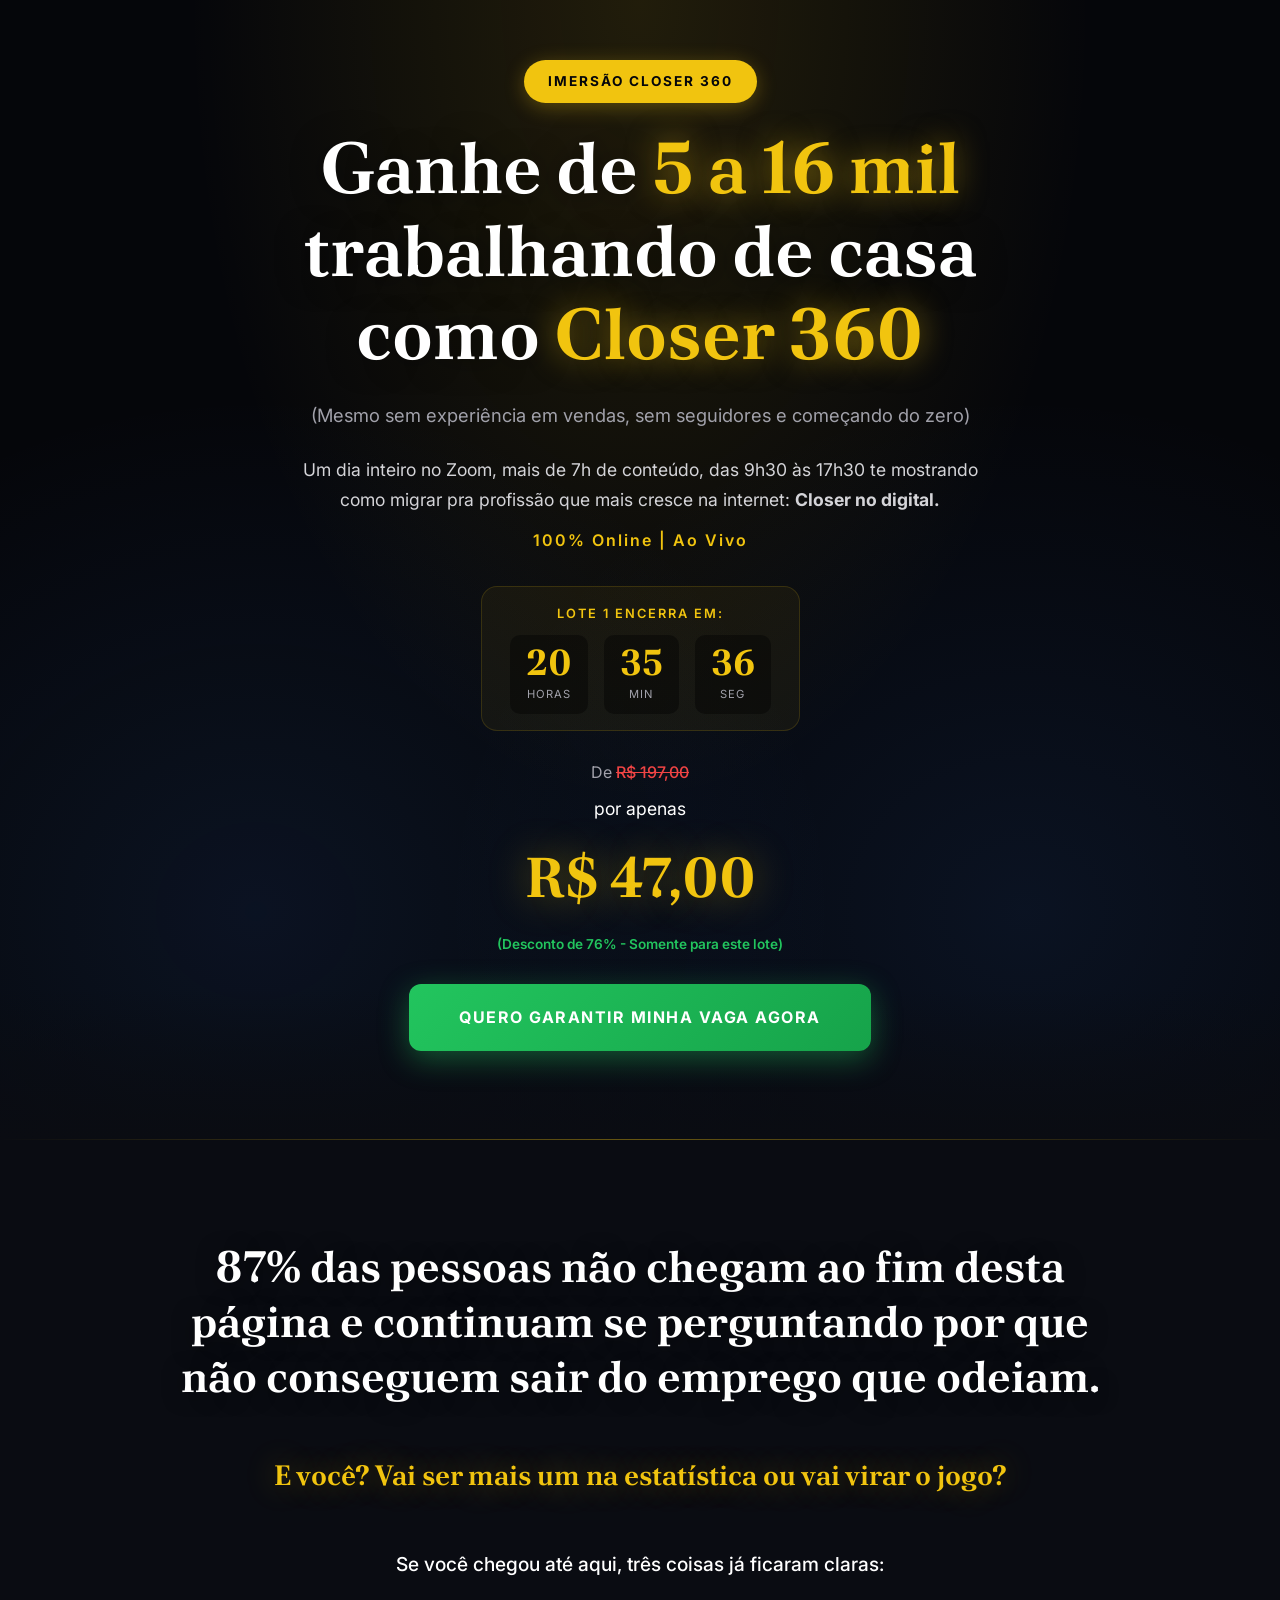
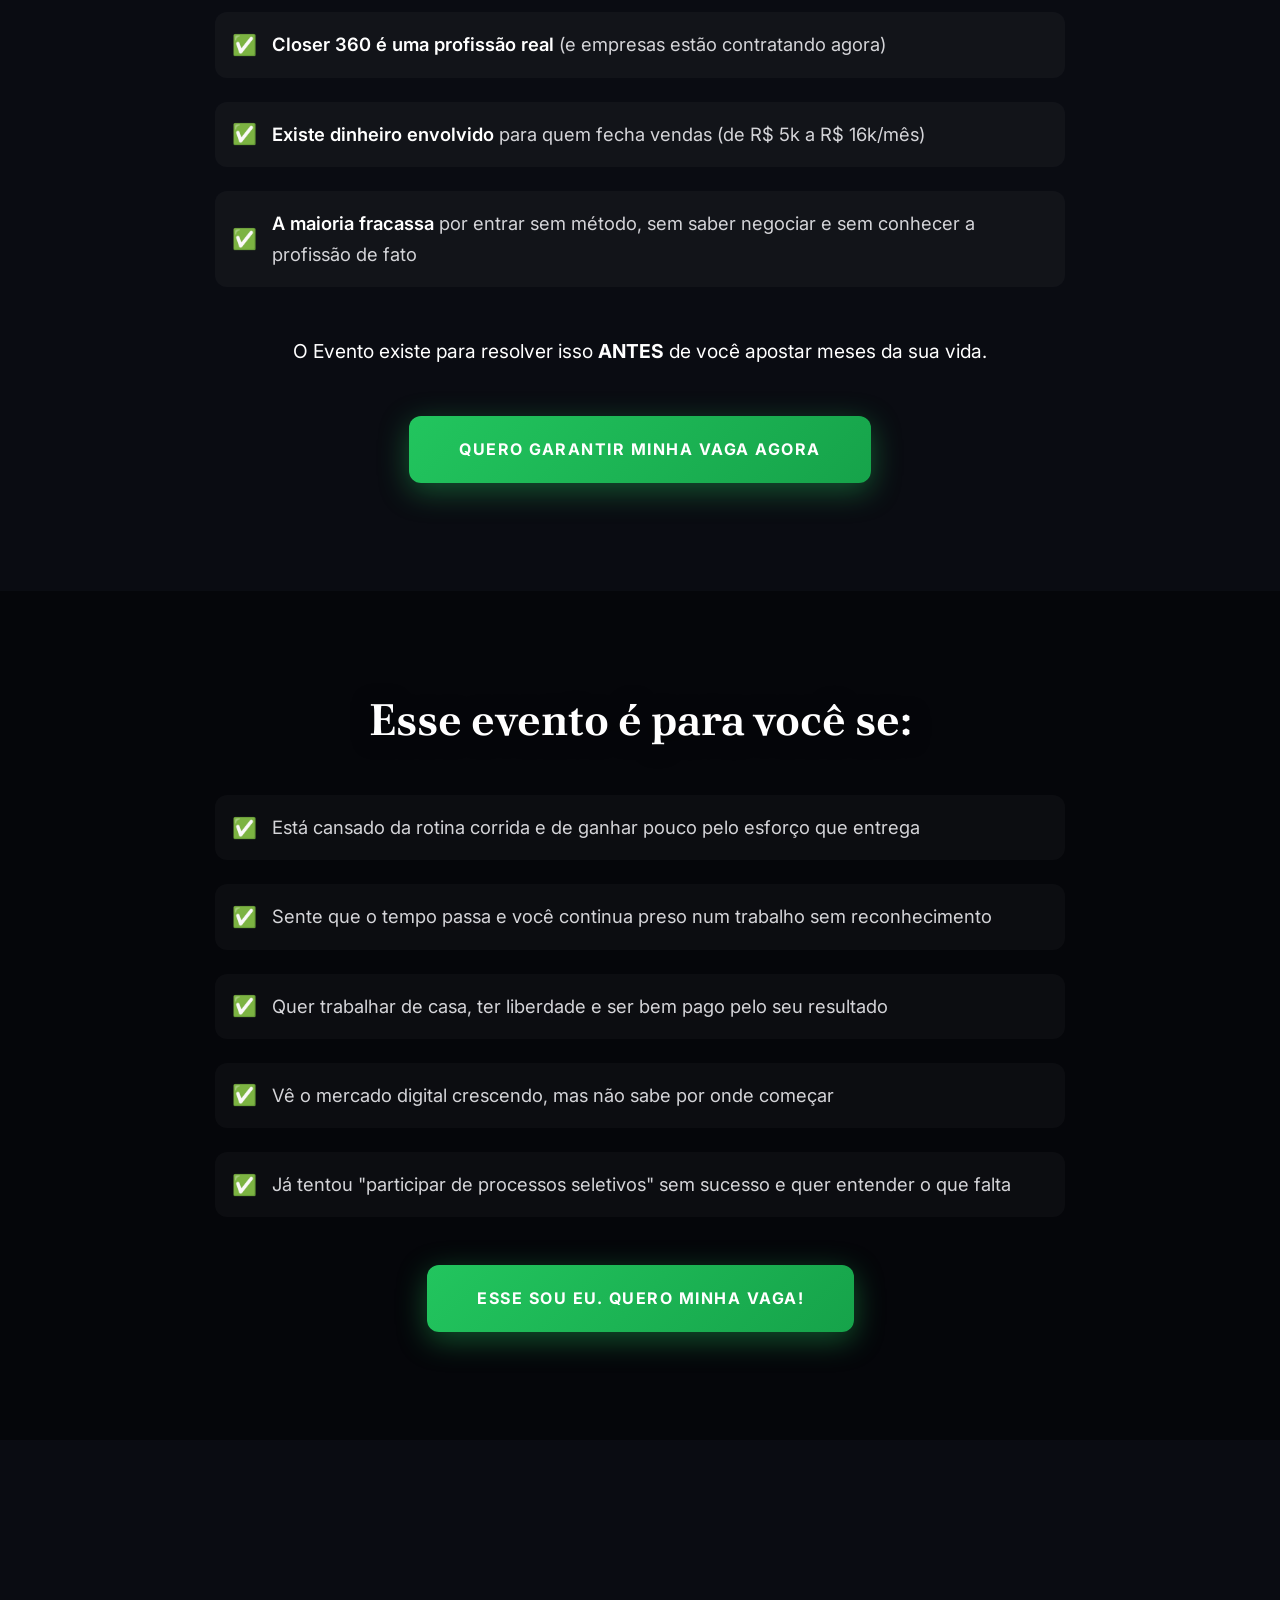
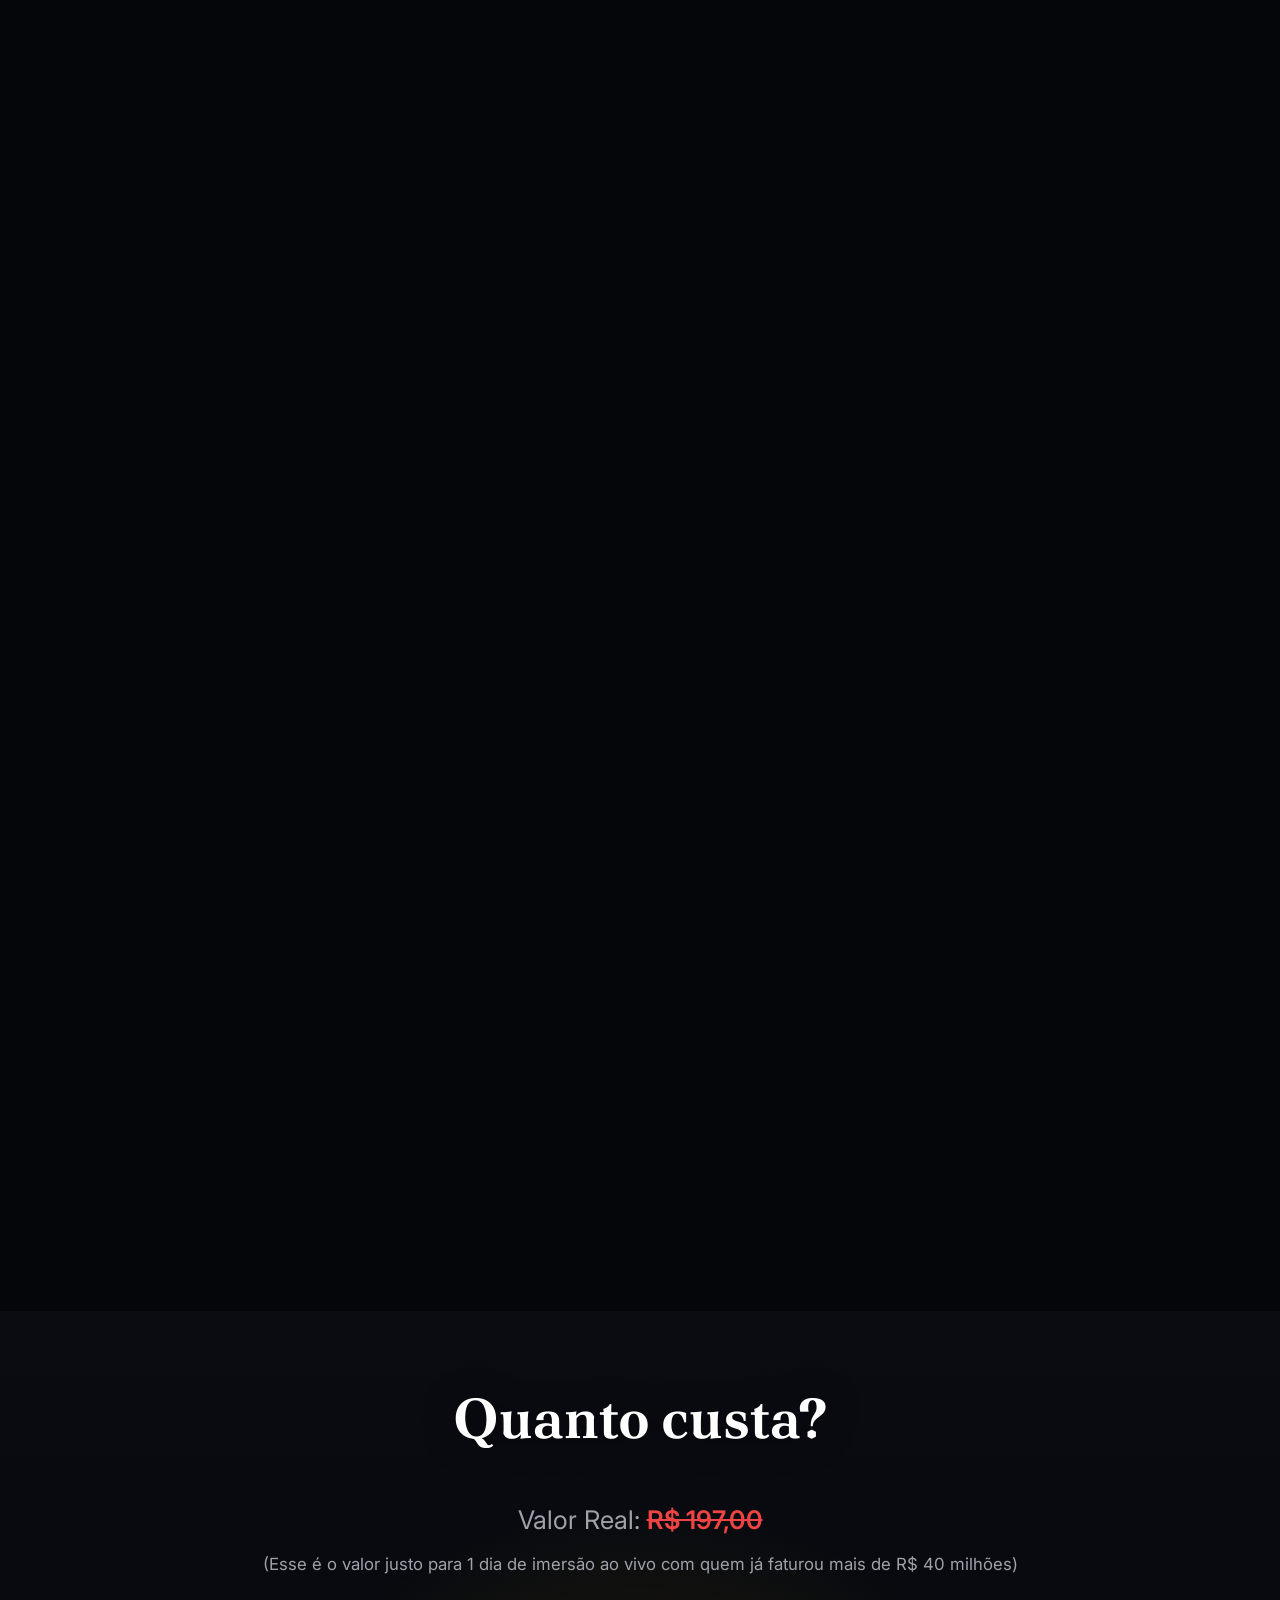
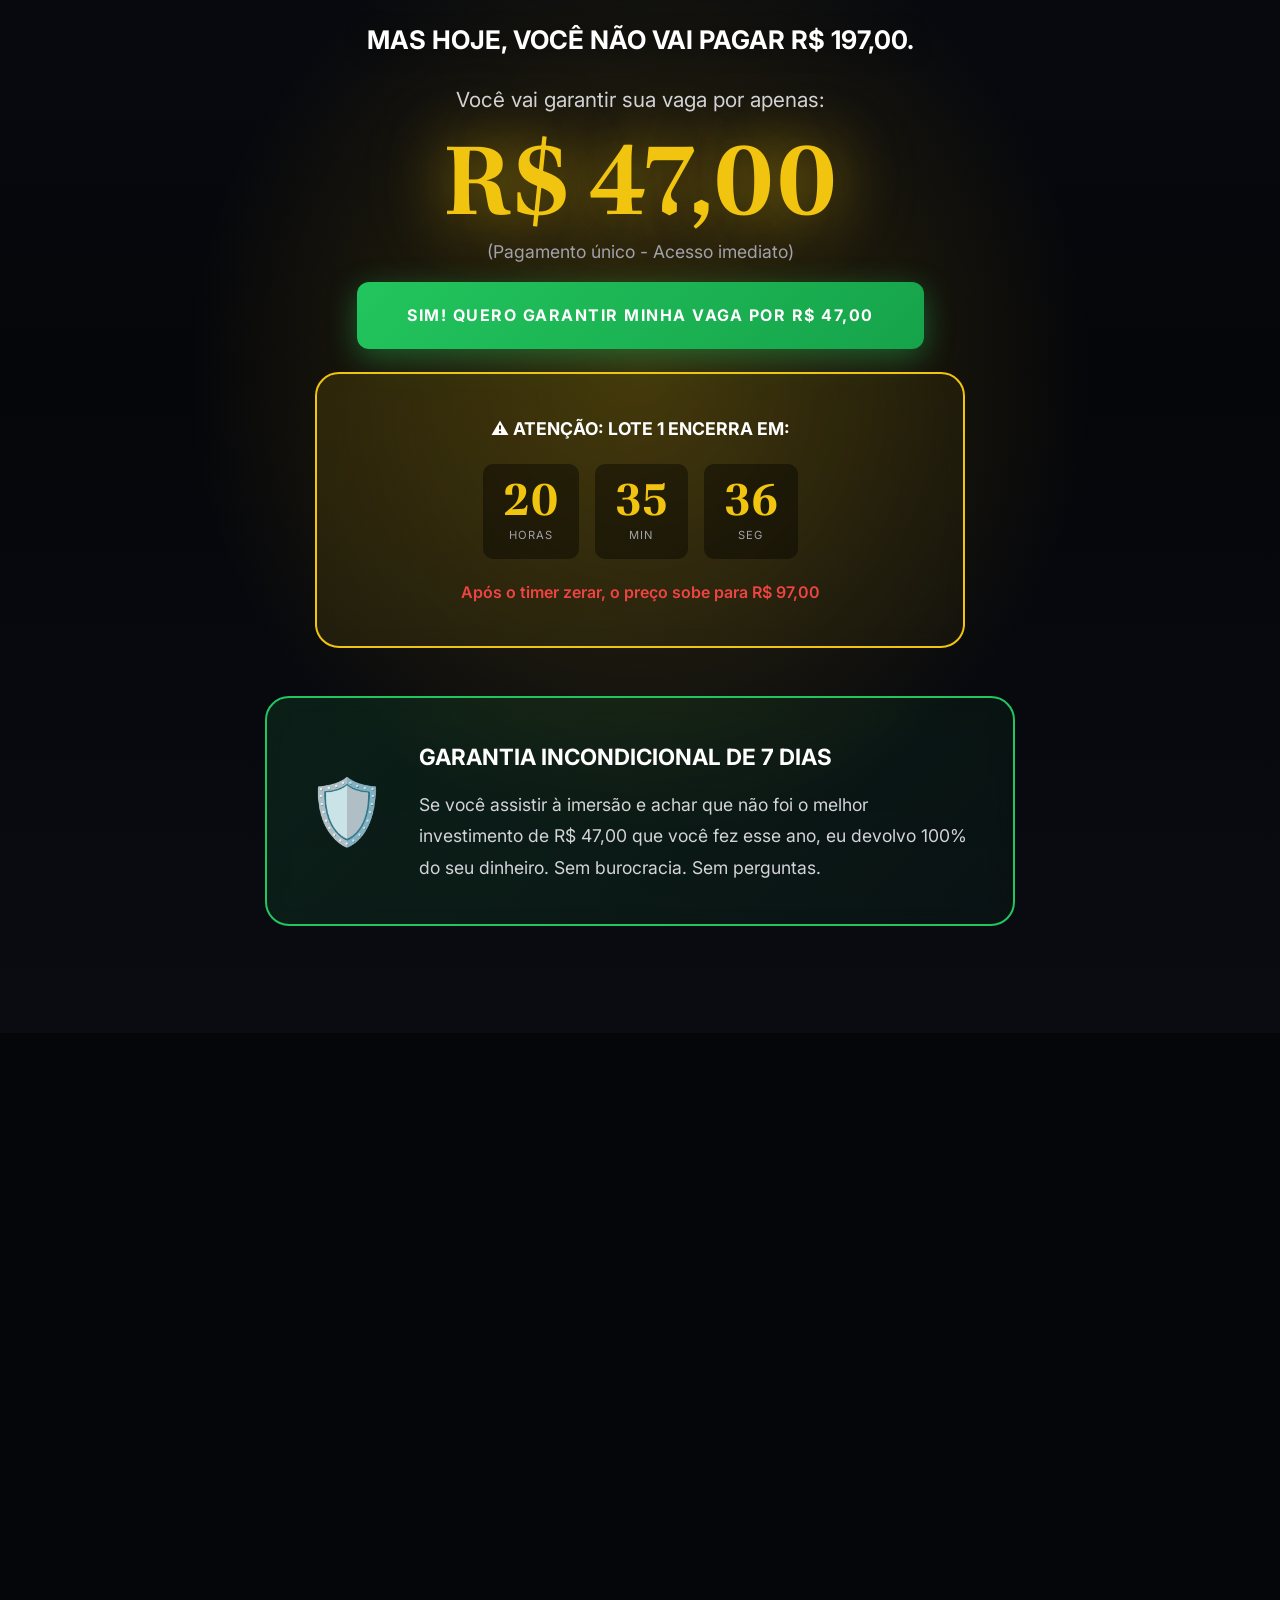
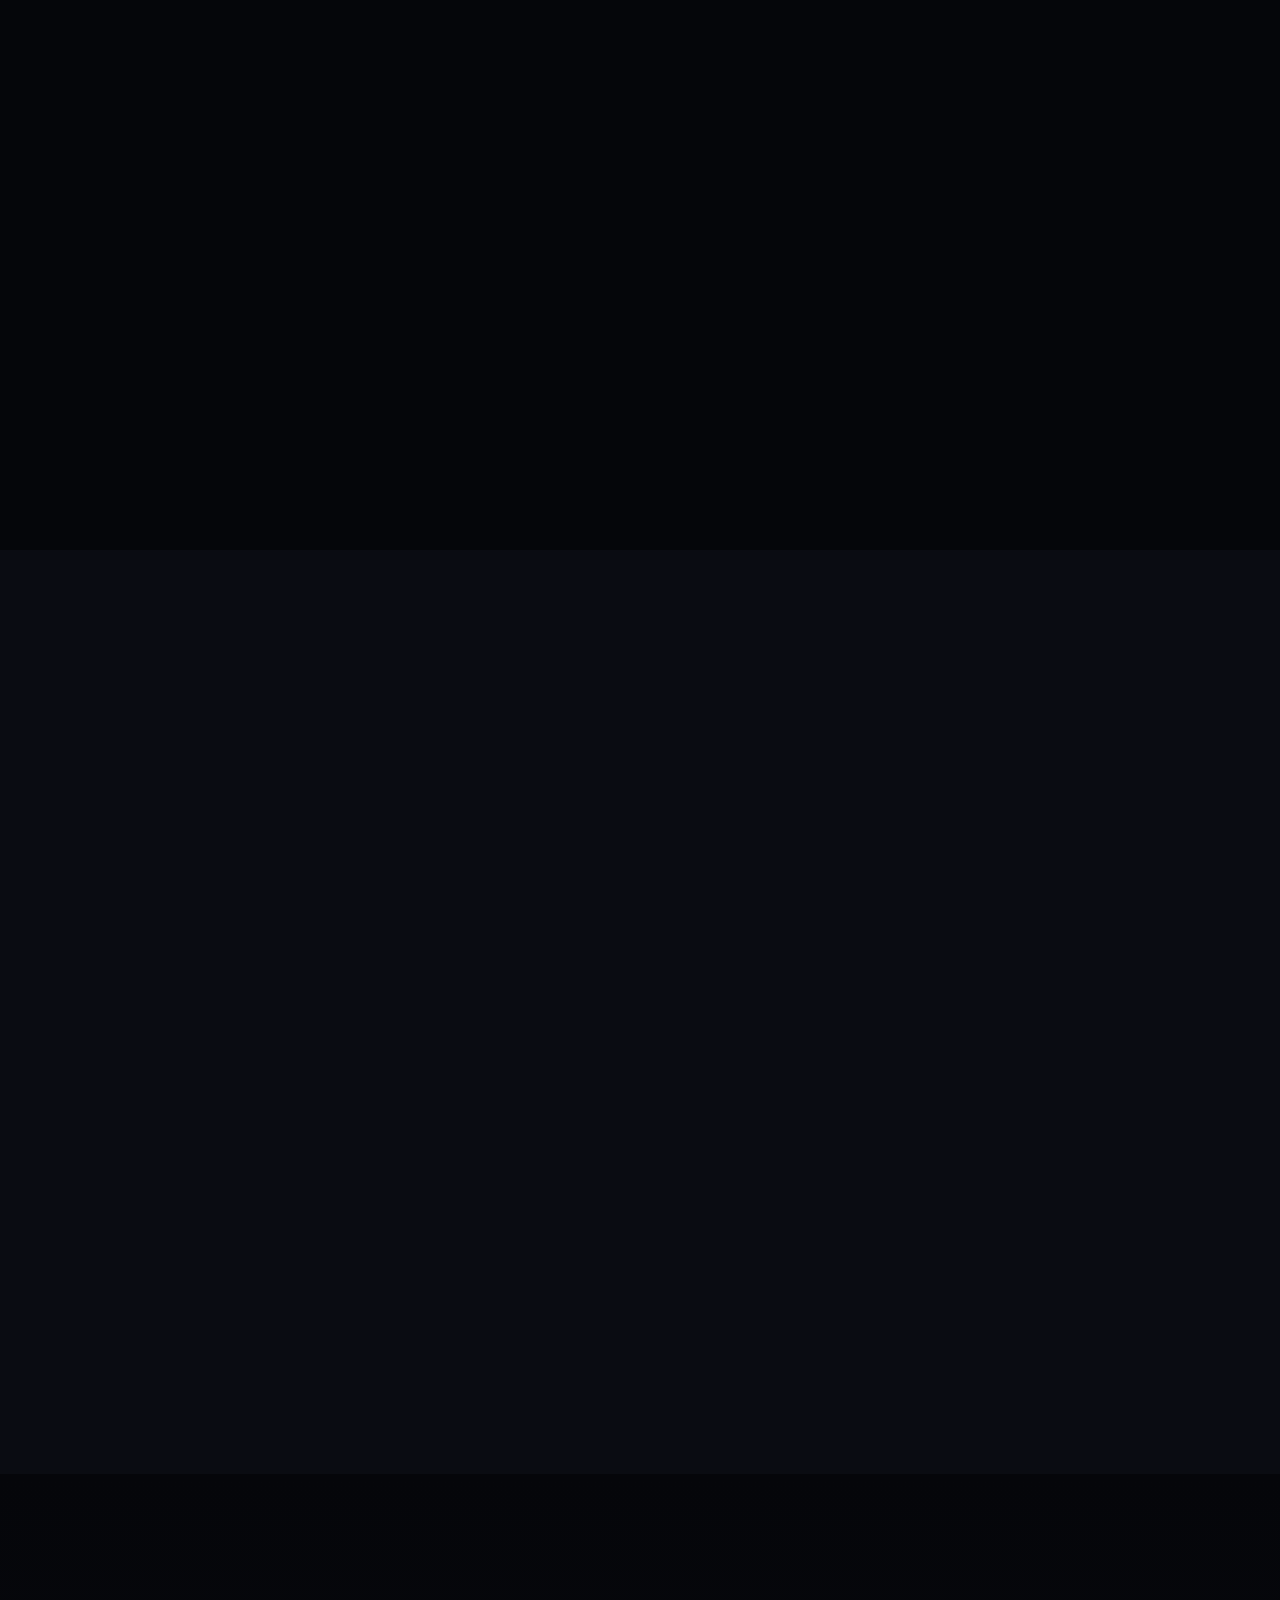
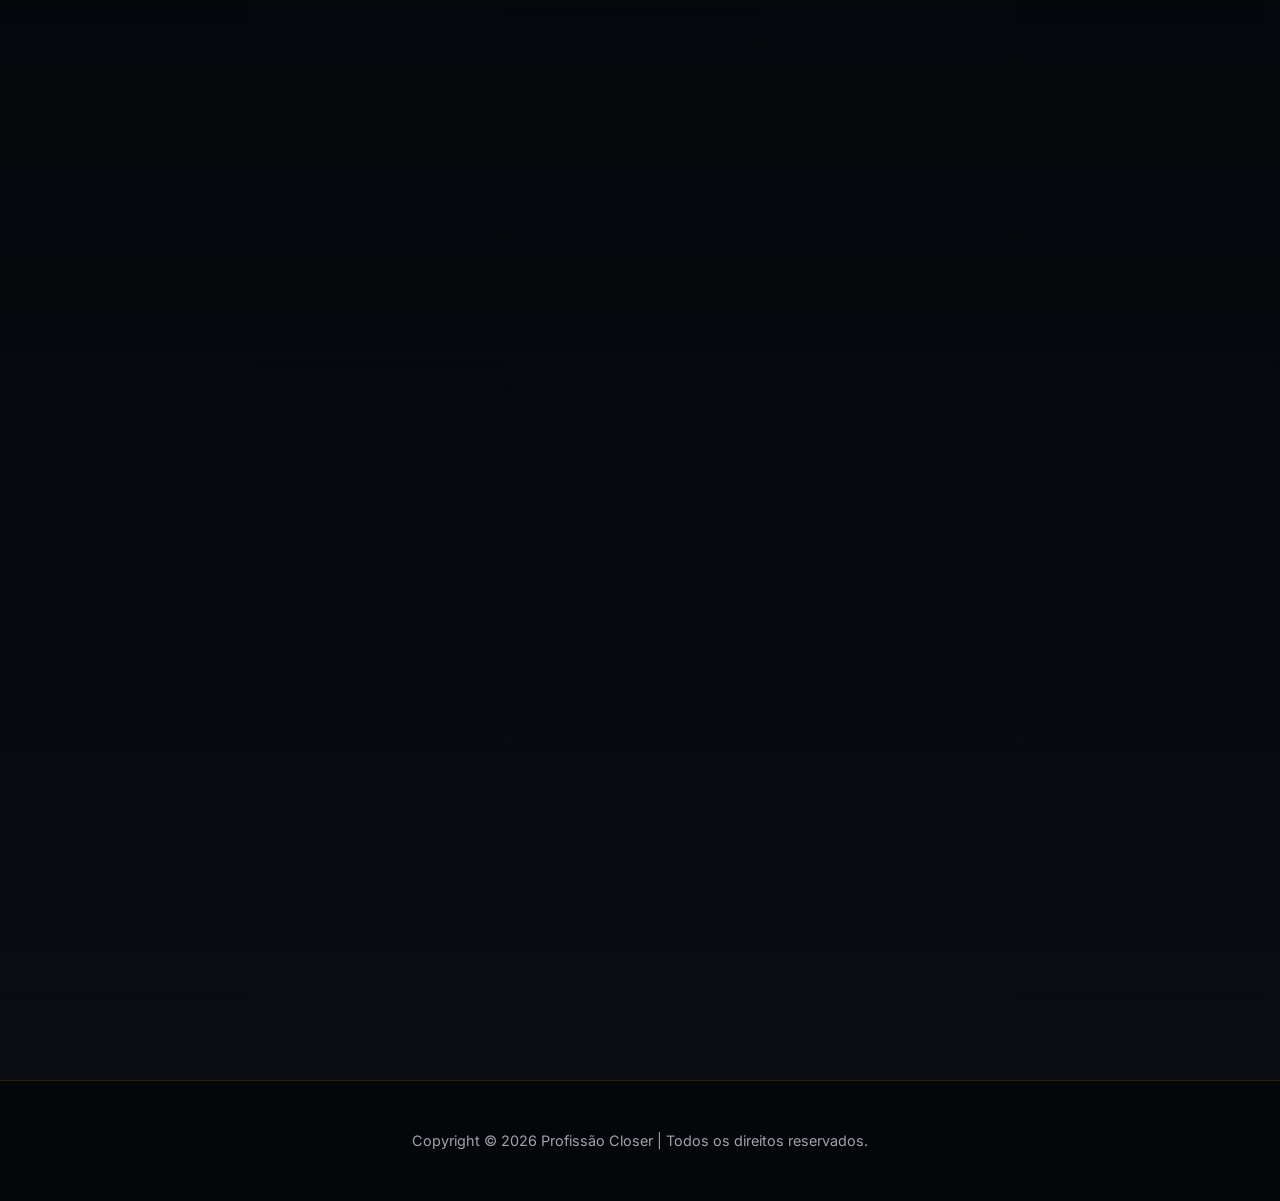
==== index.html @ 16fda05f "Otimizar PageSpeed: inline critical CSS, defer GTM, animações compostas - Inline critical CSS do her" ====
<!DOCTYPE html>
<html lang="pt-BR">

<head>
    <meta charset="UTF-8">
    <meta name="viewport" content="width=device-width, initial-scale=1.0">
    <meta http-equiv="Content-Security-Policy" content="upgrade-insecure-requests">
    <title>Profissão Closer - Imersão ao Vivo | 1 Dia para Mudar sua Carreira</title>
    <meta name="description" content="Ganhe de R$5 a R$16 mil trabalhando de casa como Closer 360. Mesmo sem experiência em vendas, sem seguidores e começando do zero.">

    <!-- SEO & Open Graph -->
    <meta name="robots" content="index, follow">
    <meta property="og:title" content="Profissão Closer - Imersão ao Vivo | 1 Dia para Mudar sua Carreira">
    <meta property="og:description" content="Ganhe de R$5 a R$16 mil trabalhando de casa como Closer 360. Mesmo sem experiência em vendas.">
    <meta property="og:type" content="website">
    <meta property="og:locale" content="pt_BR">
    <meta name="twitter:card" content="summary_large_image">

    <!-- Preconnect & DNS Prefetch -->
    <link rel="preconnect" href="https://fonts.googleapis.com">
    <link rel="preconnect" href="https://fonts.gstatic.com" crossorigin>
    <link rel="preconnect" href="https://i.ytimg.com">
    <link rel="preconnect" href="https://www.youtube.com">
    <link rel="preconnect" href="https://www.googletagmanager.com">
    <link rel="dns-prefetch" href="https://chk.eduzz.com">
    <link rel="dns-prefetch" href="https://connect.facebook.net">
    <link rel="dns-prefetch" href="https://www.google-analytics.com">

    <!-- Preload Critical Resources -->
    <link rel="preload" href="styles.css" as="style" fetchpriority="high">
    <link rel="preload" href="https://fonts.googleapis.com/css2?family=Inter:wght@400;600;700&family=Poltawski+Nowy:wght@700&display=swap" as="style" fetchpriority="high" onload="this.onload=null;this.rel='stylesheet'">
    <noscript><link rel="stylesheet" href="https://fonts.googleapis.com/css2?family=Inter:wght@400;600;700&family=Poltawski+Nowy:wght@700&display=swap"></noscript>

    <!-- Inline Critical CSS for LCP -->
    <style>
        .hero-section{background:#05060a;padding:60px 20px 80px;text-align:center;position:relative;overflow:hidden;min-height:100vh;display:flex;align-items:center}
        .hero-section .container{position:relative;z-index:2;width:100%}
        .hero-title{font-family:'Poltawski Nowy',serif;font-size:clamp(2.25rem,6.5vw,4.5rem);font-weight:700;line-height:1.15;margin-bottom:1.5rem;color:#fff;text-wrap:balance}
        .hero-title .highlight{color:#f1c40f}
        .hero-section .fade-in{opacity:1;transform:none}
    </style>

    <!-- Styles -->
    <link rel="stylesheet" href="styles.css" fetchpriority="high">
</head>

<body>
    <!-- Google Tag Manager (noscript) -->
    <noscript><iframe src="https://www.googletagmanager.com/ns.html?id=GTM-KDKH9M44"
    height="0" width="0" style="display:none;visibility:hidden"></iframe></noscript>
    <!-- End Google Tag Manager (noscript) -->

    <main>
    <!-- Hero Section -->
    <section id="hero" class="hero-section">
        <div class="container">
            <div class="badge-destaque fade-in">Imersão Closer 360</div>
            <h1 class="hero-title fade-in">Ganhe de <span class="highlight">5 a 16 mil</span><br>trabalhando de casa<br>como <span class="highlight">Closer 360</span></h1>
            <p class="hero-subtitle fade-in">(Mesmo sem experiência em vendas, sem seguidores e começando do zero)</p>
            <p class="hero-description fade-in">Um dia inteiro no Zoom, mais de 7h de conteúdo, das 9h30 às 17h30 te mostrando como migrar pra profissão que mais cresce na internet: <strong>Closer no digital.</strong></p>
            <p class="hero-date fade-in">100% Online | Ao Vivo</p>

            <div class="countdown-box fade-in">
                <p class="countdown-label">LOTE 1 ENCERRA EM:</p>
                <div id="countdown" class="countdown-timer">
                    <div class="countdown-item"><span id="hours">00</span><small>horas</small></div>
                    <div class="countdown-item"><span id="minutes">00</span><small>min</small></div>
                    <div class="countdown-item"><span id="seconds">00</span><small>seg</small></div>
                </div>
            </div>

            <div class="hero-price fade-in">
                <p class="price-old">De <span>R$ 197,00</span></p>
                <p class="price-new">por apenas <span>R$ 47,00</span></p>
                <p class="price-discount">(Desconto de 76% - Somente para este lote)</p>
            </div>

            <a href="#oferta" class="cta-button pulse">Quero Garantir Minha Vaga Agora</a>
        </div>
    </section>

    <!-- Copy Confronto -->
    <section id="confronto" class="confronto-section">
        <div class="container">
            <h2 class="section-title fade-in">87% das pessoas não chegam ao fim desta página e continuam se perguntando por que não conseguem sair do emprego que odeiam.</h2>
            <p class="challenge fade-in">E você? Vai ser mais um na estatística ou vai virar o jogo?</p>

            <p class="context fade-in">Se você chegou até aqui, três coisas já ficaram claras:</p>

            <ul class="check-list fade-in">
                <li><span class="check-icon">✅</span> <strong>Closer 360 é uma profissão real</strong> (e empresas estão contratando agora)</li>
                <li><span class="check-icon">✅</span> <strong>Existe dinheiro envolvido</strong> para quem fecha vendas (de R$ 5k a R$ 16k/mês)</li>
                <li><span class="check-icon">✅</span> <strong>A maioria fracassa</strong> por entrar sem método, sem saber negociar e sem conhecer a profissão de fato</li>
            </ul>

            <p class="conclusion fade-in">O Evento existe para resolver isso <strong>ANTES</strong> de você apostar meses da sua vida.</p>

            <a href="#oferta" class="cta-button pulse">Quero Garantir Minha Vaga Agora</a>
        </div>
    </section>

    <!-- Para Quem É -->
    <section id="para-quem" class="para-quem-section">
        <div class="container">
            <h2 class="section-title fade-in">Esse evento é para você se:</h2>

            <ul class="check-list fade-in">
                <li><span class="check-icon">✅</span> Está cansado da rotina corrida e de ganhar pouco pelo esforço que entrega</li>
                <li><span class="check-icon">✅</span> Sente que o tempo passa e você continua preso num trabalho sem reconhecimento</li>
                <li><span class="check-icon">✅</span> Quer trabalhar de casa, ter liberdade e ser bem pago pelo seu resultado</li>
                <li><span class="check-icon">✅</span> Vê o mercado digital crescendo, mas não sabe por onde começar</li>
                <li><span class="check-icon">✅</span> Já tentou "participar de processos seletivos" sem sucesso e quer entender o que falta</li>
            </ul>

            <a href="#oferta" class="cta-button pulse">Esse sou eu. Quero minha vaga!</a>
        </div>
    </section>

    <!-- Transformação -->
    <section id="transformacao" class="transformacao-section">
        <div class="container">
            <h2 class="section-title fade-in">O que você vai descobrir na imersão ao vivo:</h2>

            <ul class="check-list fade-in">
                <li><span class="check-icon">✅</span> O que faz um Closer 360 e por que essa profissão cresce tanto (mesmo em crise)</li>
                <li><span class="check-icon">✅</span> Como começar do zero e ganhar de R$ 3k a R$ 10k por mês como Closer 360</li>
                <li><span class="check-icon">✅</span> Onde encontrar empresas e experts que estão contratando Closers (e como negociar comissões acima da média)</li>
                <li><span class="check-icon">✅</span> Os 3 erros que travam iniciantes e como evitá-los (esse aqui vale o ingresso sozinho)</li>
                <li><span class="check-icon">✅</span> O Método Chave Mestra — a mesma estratégia que gerou mais de R$ 40 milhões em vendas nos últimos 5 anos</li>
                <li><span class="check-icon">✅</span> Como passar numa entrevista de trabalho como Closer (mesmo sem experiência comprovada)</li>
            </ul>

            <a href="#oferta" class="cta-button pulse">Quero Dominar Esse Método</a>
        </div>
    </section>

    <!-- Autoridade -->
    <section id="autoridade" class="autoridade-section">
        <div class="container">
            <h2 class="section-title fade-in">Quem conduz o evento vive isso no campo.</h2>

            <div class="autoridade-content fade-in">
                <div class="autoridade-image">
                    <img src="jez-bio.webp" alt="Jezreel Soares" width="280" height="375" loading="lazy">
                </div>
                <div class="autoridade-text">
                    <h3>Jezreel Soares</h3>
                    <p>Jezreel Soares participou de operações que somam mais de <strong>R$ 40 milhões em vendas</strong>, liderou e estruturou times comerciais em algumas das maiores operações do mercado digital brasileiro.</p>
                    <p class="destaque">Aqui não tem teoria. Tem prática.</p>

                    <ul class="credenciais">
                        <li><span class="check-icon">✅</span> 3 anos e meio com Flávio Augusto — ficou em 2º lugar numa competição nacional de vendas liderando equipe</li>
                        <li><span class="check-icon">✅</span> Mais de 15 vezes entre os 3 melhores na semana comercial (nacional e internacional)</li>
                        <li><span class="check-icon">✅</span> Estruturou do zero o time comercial da RegLife (maior escola de pôquer da América Latina) — ajudou a dobrar o faturamento em 1 ano</li>
                        <li><span class="check-icon">✅</span> Estruturou do zero o time comercial do Érico Rocha — aumentou o faturamento comercial em 5 vezes em 1 ano</li>
                    </ul>
                </div>
            </div>

            <a href="#oferta" class="cta-button pulse">Quero Aprender Com Quem Fez</a>
        </div>
    </section>

    <!-- Prova Social -->
    <section id="prova-social" class="prova-social-section">
        <div class="container">
            <h2 class="section-title fade-in">Pessoas comuns já usaram esse mesmo caminho para sair do zero, fazer suas primeiras calls e gerar comissões no digital.</h2>

            <div class="video-testimonials-grid fade-in">
                <div class="video-testimonial-card">
                    <div class="video-wrapper video-facade" data-video-id="PTNLOgCFC7U">
                        <img src="https://i.ytimg.com/vi/PTNLOgCFC7U/mqdefault.jpg" alt="Depoimento Mirian" width="320" height="180" loading="lazy">
                        <button class="video-play-btn" aria-label="Reproduzir vídeo"><svg viewBox="0 0 68 48" width="68" height="48"><path d="M66.52 7.74c-.78-2.93-2.49-5.41-5.42-6.19C55.79.13 34 0 34 0S12.21.13 6.9 1.55c-2.93.78-4.63 3.26-5.42 6.19C.06 13.05 0 24 0 24s.06 10.95 1.48 16.26c.78 2.93 2.49 5.41 5.42 6.19C12.21 47.87 34 48 34 48s21.79-.13 27.1-1.55c2.93-.78 4.64-3.26 5.42-6.19C67.94 34.95 68 24 68 24s-.06-10.95-1.48-16.26z" fill="red"/><path d="M45 24L27 14v20" fill="white"/></svg></button>
                    </div>
                    <p class="video-testimonial-text">"Eu faço medicina, estou no 4º ano [...] Esse mês que eu entrei no curso, bati a meta 3 semanas seguidas [...] Eu tirei R$5.664,00 e me dedico 2/3h por dia."</p>
                </div>
                <div class="video-testimonial-card">
                    <div class="video-wrapper video-facade" data-video-id="zhr_Jfdtybo">
                        <img src="https://i.ytimg.com/vi/zhr_Jfdtybo/mqdefault.jpg" alt="Depoimento Kely" width="320" height="180" loading="lazy">
                        <button class="video-play-btn" aria-label="Reproduzir vídeo"><svg viewBox="0 0 68 48" width="68" height="48"><path d="M66.52 7.74c-.78-2.93-2.49-5.41-5.42-6.19C55.79.13 34 0 34 0S12.21.13 6.9 1.55c-2.93.78-4.63 3.26-5.42 6.19C.06 13.05 0 24 0 24s.06 10.95 1.48 16.26c.78 2.93 2.49 5.41 5.42 6.19C12.21 47.87 34 48 34 48s21.79-.13 27.1-1.55c2.93-.78 4.64-3.26 5.42-6.19C67.94 34.95 68 24 68 24s-.06-10.95-1.48-16.26z" fill="red"/><path d="M45 24L27 14v20" fill="white"/></svg></button>
                    </div>
                    <p class="video-testimonial-text">"Eu sou mãe atípica, trabalho com vendas, com minha filha do lado. Eu era dependente financeira e através das vendas, me tornei totalmente independente [...] Faturando 7, 8, 6 mil."</p>
                </div>
                <div class="video-testimonial-card">
                    <div class="video-wrapper video-facade" data-video-id="yFrWqinbago">
                        <img src="https://i.ytimg.com/vi/yFrWqinbago/mqdefault.jpg" alt="Depoimento Marcos" width="320" height="180" loading="lazy">
                        <button class="video-play-btn" aria-label="Reproduzir vídeo"><svg viewBox="0 0 68 48" width="68" height="48"><path d="M66.52 7.74c-.78-2.93-2.49-5.41-5.42-6.19C55.79.13 34 0 34 0S12.21.13 6.9 1.55c-2.93.78-4.63 3.26-5.42 6.19C.06 13.05 0 24 0 24s.06 10.95 1.48 16.26c.78 2.93 2.49 5.41 5.42 6.19C12.21 47.87 34 48 34 48s21.79-.13 27.1-1.55c2.93-.78 4.64-3.26 5.42-6.19C67.94 34.95 68 24 68 24s-.06-10.95-1.48-16.26z" fill="red"/><path d="M45 24L27 14v20" fill="white"/></svg></button>
                    </div>
                    <p class="video-testimonial-text">"Antes de entrar na área das vendas eu era CLT [...] Eu ganhava R$3 mil/ R$3.500 em média [...] Hoje eu tiro uma média de 8 a 12 mil por mês."</p>
                </div>
            </div>

            <a href="#oferta" class="cta-button pulse">Quero Meu Resultado Também</a>
        </div>
    </section>

    <!-- Breakdown do Evento -->
    <section id="breakdown" class="breakdown-section">
        <div class="container">
            <h2 class="section-title fade-in">Isso é tudo que você vai receber na imersão:</h2>

            <div class="modulos-list fade-in">
                <div class="modulo-item">
                    <span class="modulo-icon">📌</span>
                    <div class="modulo-content">
                        <h3>A VERDADE SOBRE A PROFISSÃO</h3>
                        <p>O que realmente faz um Closer 360, quanto ganha, como funciona a rotina e por que empresas estão contratando</p>
                    </div>
                </div>
                <div class="modulo-item">
                    <span class="modulo-icon">📌</span>
                    <div class="modulo-content">
                        <h3>PERFIL DE FECHAMENTO (AUTODIAGNÓSTICO)</h3>
                        <p>Descubra se você tem o perfil ideal para ser Closer e quais habilidades você precisa desenvolver</p>
                    </div>
                </div>
                <div class="modulo-item">
                    <span class="modulo-icon">📌</span>
                    <div class="modulo-content">
                        <h3>PASSO A PASSO PARA O PRIMEIRO CLIENTE</h3>
                        <p>Como encontrar, abordar e negociar com empresas que estão contratando Closers agora</p>
                    </div>
                </div>
                <div class="modulo-item">
                    <span class="modulo-icon">📌</span>
                    <div class="modulo-content">
                        <h3>PROSPECÇÃO INTELIGENTE</h3>
                        <p>Onde estão as melhores vagas, como se destacar nos processos seletivos e como negociar comissões acima da média</p>
                    </div>
                </div>
                <div class="modulo-item">
                    <span class="modulo-icon">📌</span>
                    <div class="modulo-content">
                        <h3>O SALTO DE RENDA</h3>
                        <p>Como sair de R$ 3-5 mil/mês (CLT) para R$ 10-16 mil/mês como Closer 360</p>
                    </div>
                </div>
                <div class="modulo-item">
                    <span class="modulo-icon">📌</span>
                    <div class="modulo-content">
                        <h3>MÉTODO CHAVE MESTRA (EXCLUSIVO)</h3>
                        <p>A mesma estratégia que gerou mais de R$ 40 milhões em vendas — aplicada em vendas 1 a 1</p>
                    </div>
                </div>
                <div class="modulo-item bonus">
                    <span class="modulo-icon">🎁</span>
                    <div class="modulo-content">
                        <h3>BÔNUS - Q&A AO VIVO</h3>
                        <p>Tire todas as suas dúvidas diretamente com Jezreel ao final do dia</p>
                    </div>
                </div>
            </div>

            <a href="#oferta" class="cta-button pulse">Quero Acesso Total a Isso</a>
        </div>
    </section>

    <!-- Oferta Final -->
    <section id="oferta" class="oferta-section">
        <div class="container">
            <h2 class="section-title-large fade-in">Quanto custa?</h2>

            <p class="ancoragem fade-in">Valor Real: <span>R$ 197,00</span></p>
            <p class="subheadline-oferta fade-in">(Esse é o valor justo para 1 dia de imersão ao vivo com quem já faturou mais de R$ 40 milhões)</p>

            <p class="transicao fade-in">MAS HOJE, VOCÊ NÃO VAI PAGAR R$ 197,00.</p>
            <p class="intro-preco fade-in">Você vai garantir sua vaga por apenas:</p>

            <p class="preco-gigante fade-in">R$ 47,00</p>
            <p class="forma-pagamento fade-in">(Pagamento único - Acesso imediato)</p>

            <a href="https://chk.eduzz.com/KW8KPJ6R01" class="cta-button pulse">SIM! Quero Garantir Minha Vaga por R$ 47,00</a>

            <div class="urgencia-box fade-in">
                <p class="urgencia-label">⚠️ ATENÇÃO: LOTE 1 ENCERRA EM:</p>
                <div id="countdown2" class="countdown-timer-large">
                    <div class="countdown-item"><span id="hours2">00</span><small>horas</small></div>
                    <div class="countdown-item"><span id="minutes2">00</span><small>min</small></div>
                    <div class="countdown-item"><span id="seconds2">00</span><small>seg</small></div>
                </div>
                <p class="urgencia-aviso">Após o timer zerar, o preço sobe para R$ 97,00</p>
            </div>

            <div class="garantia-box fade-in">
                <div class="garantia-icon">🛡️</div>
                <div class="garantia-content">
                    <h3>GARANTIA INCONDICIONAL DE 7 DIAS</h3>
                    <p>Se você assistir à imersão e achar que não foi o melhor investimento de R$ 47,00 que você fez esse ano, eu devolvo 100% do seu dinheiro. Sem burocracia. Sem perguntas.</p>
                </div>
            </div>
        </div>
    </section>

    <!-- FAQ -->
    <section id="faq" class="faq-section">
        <div class="container">
            <h2 class="section-title fade-in">Perguntas Frequentes</h2>

            <div class="faq-list fade-in">
                <div class="faq-item">
                    <button class="faq-question">
                        <span>Preciso ter experiência em vendas para participar?</span>
                        <span class="faq-icon">+</span>
                    </button>
                    <div class="faq-answer">
                        <p><strong>NÃO!</strong> O evento foi criado justamente para quem está começando do zero. Você vai aprender desde o básico até como fechar sua primeira vaga.</p>
                    </div>
                </div>
                <div class="faq-item">
                    <button class="faq-question">
                        <span>Vou precisar de algum equipamento especial?</span>
                        <span class="faq-icon">+</span>
                    </button>
                    <div class="faq-answer">
                        <p>Apenas um celular ou computador com internet. As aulas serão 100% online e ao vivo.</p>
                    </div>
                </div>
                <div class="faq-item">
                    <button class="faq-question">
                        <span>Se eu não puder assistir ao vivo, fica gravado?</span>
                        <span class="faq-icon">+</span>
                    </button>
                    <div class="faq-answer">
                        <p><strong>Não.</strong> O evento é 100% ao vivo e não ficará gravado. Por isso, recomendamos fortemente que você reserve o horário na sua agenda para participar e aproveitar ao máximo.</p>
                    </div>
                </div>
                <div class="faq-item">
                    <button class="faq-question">
                        <span>Esse evento é só teoria ou vou sair com um plano de ação?</span>
                        <span class="faq-icon">+</span>
                    </button>
                    <div class="faq-answer">
                        <p>Você vai sair com um passo a passo prático de como encontrar vagas, se candidatar, passar na entrevista e começar a ganhar como Closer.</p>
                    </div>
                </div>
                <div class="faq-item">
                    <button class="faq-question">
                        <span>Quanto tempo leva para conseguir a primeira vaga?</span>
                        <span class="faq-icon">+</span>
                    </button>
                    <div class="faq-answer">
                        <p>Nossos alunos costumam conseguir as primeiras oportunidades entre 1 a 4 semanas após aplicar o método.</p>
                    </div>
                </div>
                <div class="faq-item">
                    <button class="faq-question">
                        <span>A garantia é real?</span>
                        <span class="faq-icon">+</span>
                    </button>
                    <div class="faq-answer">
                        <p><strong>SIM!</strong> Se você não ficar satisfeito, basta pedir o reembolso em até 7 dias e devolvemos 100% do seu dinheiro.</p>
                    </div>
                </div>
            </div>

            <a href="#oferta" class="cta-button pulse">Garantir Minha Vaga Agora</a>
        </div>
    </section>

    <!-- Qualificação Reversa -->
    <section id="nao-e-para-voce" class="nao-e-section">
        <div class="container">
            <h2 class="section-title fade-in">Esse evento NÃO é para você se:</h2>

            <ul class="exclusion-list fade-in">
                <li><span class="x-icon">❌</span> Quer ganhar dinheiro sem trabalhar (Closer é profissão, não mágica)</li>
                <li><span class="x-icon">❌</span> Não tem pelo menos 3 horas por dia para se dedicar à profissão</li>
                <li><span class="x-icon">❌</span> Não quer fazer ligações ou videochamadas com leads</li>
                <li><span class="x-icon">❌</span> Acha que "experiência no varejo" é suficiente para vender no digital</li>
                <li><span class="x-icon">❌</span> Quer apenas "tentar a sorte" em processos seletivos sem método</li>
            </ul>

            <p class="conclusao-reversa fade-in">Se você <strong>NÃO</strong> se encaixa em nenhum dos pontos acima, esse evento foi feito para você.</p>

            <a href="#oferta" class="cta-button pulse">Eu Quero! Garantir Minha Vaga por R$ 47,00</a>
        </div>
    </section>

    <!-- Última Chamada -->
    <section id="ultima-chamada" class="ultima-chamada-section">
        <div class="container">
            <h2 class="section-title fade-in">Última chance de garantir o preço do LOTE 1</h2>

            <div class="urgencia-copy fade-in">
                <p>O mercado de Closer 360 está explodindo.</p>
                <p>Empresas estão contratando agora.</p>
                <p>Vagas estão sendo preenchidas neste exato momento.</p>
                <p><strong>A pergunta é: você vai estar preparado quando a oportunidade aparecer?</strong></p>
                <p>Ou vai continuar "tentando a sorte" sem método, sem técnica e sem resultado?</p>
                <p class="highlight-text">A escolha é sua.</p>
            </div>

            <a href="#oferta" class="cta-button cta-gigante pulse">GARANTIR MINHA VAGA POR R$ 47,00</a>

            <div class="countdown-final fade-in">
                <p class="countdown-label">⏰ LOTE 1 ENCERRA EM:</p>
                <div id="countdown3" class="countdown-timer-large">
                    <div class="countdown-item"><span id="hours3">00</span><small>horas</small></div>
                    <div class="countdown-item"><span id="minutes3">00</span><small>min</small></div>
                    <div class="countdown-item"><span id="seconds3">00</span><small>seg</small></div>
                </div>
            </div>
        </div>
    </section>

    </main>

    <!-- Footer -->
    <footer class="footer">
        <div class="container">
            <p>Copyright &copy; 2026 Profissão Closer | Todos os direitos reservados.</p>
        </div>
    </footer>

    <!-- Floating CTA (Mobile) -->
    <div class="floating-cta">
        <a href="#oferta" class="cta-button pulse">Garantir Vaga por R$ 47</a>
    </div>

    <script src="script.js" defer></script>

    <!-- Google Tag Manager (deferred to not block FCP/LCP) -->
    <script>
    window.addEventListener('load', function() {
        setTimeout(function() {
            (function(w,d,s,l,i){w[l]=w[l]||[];w[l].push({'gtm.start':
            new Date().getTime(),event:'gtm.js'});var f=d.getElementsByTagName(s)[0],
            j=d.createElement(s),dl=l!='dataLayer'?'&l='+l:'';j.async=true;j.src=
            'https://www.googletagmanager.com/gtm.js?id='+i+dl;f.parentNode.insertBefore(j,f);
            })(window,document,'script','dataLayer','GTM-KDKH9M44');
        }, 1500);
    });
    </script>
</body>

</html>
---- styles.css ----
/* ===== CSS RESET & BASE STYLES ===== */
* {
    margin: 0;
    padding: 0;
    box-sizing: border-box;
}

:root {
    /* Colors - Dark Theme Premium */
    --color-bg-dark: #05060a;
    --color-bg-secondary: #0a0c12;
    --color-bg-card: rgba(255, 255, 255, 0.03);
    --color-accent-gold: #f1c40f;
    --color-accent-gold-light: #f5d442;
    --color-cta-green: #22c55e;
    --color-cta-green-hover: #16a34a;
    --color-strikethrough-red: #ef4444;
    --color-text-white: #FFFFFF;
    --color-text-gray: #a1a1aa;
    --color-text-light: #d4d4d8;
    --color-border: rgba(241, 196, 15, 0.15);
    --color-border-hover: rgba(241, 196, 15, 0.4);
    --color-glow-blue: rgba(59, 130, 246, 0.15);
    --color-glow-gold: rgba(241, 196, 15, 0.2);
    --color-success: #22c55e;
    --color-error: #ef4444;

    /* Typography */
    --font-heading: 'Poltawski Nowy', serif;
    --font-body: 'Inter', sans-serif;

    /* Spacing */
    --section-padding: 100px 20px;
    --container-max-width: 1100px;

    /* Shadows */
    --shadow-soft: 0 4px 20px rgba(0, 0, 0, 0.3);
    --shadow-glow-gold: 0 0 40px rgba(241, 196, 15, 0.3);
    --shadow-glow-green: 0 0 30px rgba(34, 197, 94, 0.4);
}

html {
    scroll-behavior: smooth;
}

body {
    font-family: var(--font-body);
    background: var(--color-bg-dark);
    color: var(--color-text-white);
    line-height: 1.7;
    overflow-x: hidden;
    -webkit-font-smoothing: antialiased;
    -moz-osx-font-smoothing: grayscale;
}

/* Animated Background */
body::before {
    content: '';
    position: fixed;
    inset: 0;
    background:
        radial-gradient(ellipse at 15% 20%, var(--color-glow-blue) 0%, transparent 40%),
        radial-gradient(ellipse at 85% 80%, var(--color-glow-blue) 0%, transparent 40%),
        radial-gradient(ellipse at 50% 50%, var(--color-glow-gold) 0%, transparent 50%);
    pointer-events: none;
    z-index: -1;
}

.container {
    max-width: var(--container-max-width);
    margin: 0 auto;
    padding: 0 20px;
}

section {
    padding: var(--section-padding);
    position: relative;
    contain: layout style paint;
}

/* ===== ANIMATIONS ===== */
@keyframes pulse {
    0%, 100% {
        transform: scale3d(1, 1, 1);
    }
    50% {
        transform: scale3d(1.03, 1.03, 1);
    }
}

@keyframes pulseGlow {
    0%, 100% {
        opacity: 0.9;
    }
    50% {
        opacity: 1;
    }
}

@keyframes fadeInUp {
    from {
        opacity: 0;
        transform: translate3d(0, 30px, 0);
    }
    to {
        opacity: 1;
        transform: translate3d(0, 0, 0);
    }
}

@keyframes shimmer {
    0% {
        background-position: -200% center;
    }
    100% {
        background-position: 200% center;
    }
}

@keyframes float {
    0%, 100% {
        transform: translate3d(0, 0, 0);
    }
    50% {
        transform: translate3d(0, -10px, 0);
    }
}

@keyframes glow {
    0%, 100% {
        opacity: 0.85;
    }
    50% {
        opacity: 1;
    }
}

@keyframes borderGlow {
    0%, 100% {
        border-color: var(--color-accent-gold);
        opacity: 0.9;
    }
    50% {
        border-color: var(--color-accent-gold-light);
        opacity: 1;
    }
}

/* Fade-in elements - visible by default, animate on scroll */
.fade-in {
    opacity: 1;
    transform: translateY(0);
    transition: opacity 0.6s ease, transform 0.6s ease;
}

/* For elements below the fold - start hidden */
section:not(.hero-section) .fade-in {
    opacity: 0;
    transform: translateY(30px);
}

section:not(.hero-section) .fade-in.visible {
    opacity: 1;
    transform: translateY(0);
}

.pulse {
    animation: pulse 2s ease-in-out infinite, pulseGlow 2s ease-in-out infinite;
    will-change: transform;
}

/* ===== TYPOGRAPHY ===== */
.section-title {
    font-family: var(--font-heading);
    font-size: clamp(1.75rem, 4vw, 2.75rem);
    font-weight: 700;
    text-align: center;
    margin-bottom: 3rem;
    line-height: 1.25;
    color: var(--color-text-white);
    text-shadow: 0 2px 20px rgba(0, 0, 0, 0.5);
    text-wrap: balance;
}

.section-title-large {
    font-family: var(--font-heading);
    font-size: clamp(2.5rem, 6vw, 3.5rem);
    font-weight: 700;
    text-align: center;
    margin-bottom: 2rem;
    color: var(--color-text-white);
    text-shadow: 0 2px 30px rgba(0, 0, 0, 0.5);
    text-wrap: balance;
}

.highlight {
    color: var(--color-accent-gold);
    text-shadow: 0 0 30px rgba(241, 196, 15, 0.5);
}

.highlight-text {
    color: var(--color-accent-gold);
    font-weight: 700;
    text-shadow: 0 0 20px rgba(241, 196, 15, 0.4);
}

/* ===== BADGE DESTAQUE ===== */
.badge-destaque {
    display: inline-block;
    background: var(--color-accent-gold);
    color: var(--color-bg-dark);
    font-family: var(--font-body);
    font-size: clamp(0.7rem, 1.8vw, 0.85rem);
    font-weight: 700;
    padding: 10px 24px;
    border-radius: 50px;
    margin-bottom: 1.5rem;
    text-transform: uppercase;
    letter-spacing: 2px;
    box-shadow: 0 4px 20px rgba(241, 196, 15, 0.3);
}

/* ===== CTA BUTTONS ===== */
.cta-button {
    display: inline-block;
    background: linear-gradient(135deg, var(--color-cta-green) 0%, #16a34a 100%);
    color: var(--color-text-white);
    font-family: var(--font-body);
    font-size: 1rem;
    font-weight: 700;
    padding: 20px 50px;
    border-radius: 12px;
    text-decoration: none;
    text-align: center;
    cursor: pointer;
    border: none;
    transition: all 0.3s cubic-bezier(0.4, 0, 0.2, 1);
    text-transform: uppercase;
    letter-spacing: 1.5px;
    position: relative;
    overflow: hidden;
    box-shadow: 0 8px 30px rgba(34, 197, 94, 0.4);
}

.cta-button::before {
    content: '';
    position: absolute;
    top: 0;
    left: -100%;
    width: 100%;
    height: 100%;
    background: linear-gradient(90deg, transparent, rgba(255, 255, 255, 0.2), transparent);
    transition: left 0.5s ease;
}

.cta-button:hover {
    background: linear-gradient(135deg, #16a34a 0%, #15803d 100%);
    transform: translate3d(0, -3px, 0) scale3d(1.02, 1.02, 1);
    box-shadow: 0 12px 40px rgba(34, 197, 94, 0.5);
}

.cta-button:hover::before {
    left: 100%;
}

.cta-large {
    font-size: 1.2rem;
    padding: 24px 64px;
    border-radius: 14px;
}

.cta-gigante {
    font-size: 1.3rem;
    padding: 26px 56px;
    border-radius: 14px;
}

/* ===== HERO SECTION ===== */
.hero-section {
    background: var(--color-bg-dark);
    padding: 60px 20px 80px;
    text-align: center;
    position: relative;
    overflow: hidden;
    min-height: 100vh;
    display: flex;
    align-items: center;
}

.hero-section::before {
    content: '';
    position: absolute;
    inset: 0;
    background:
        radial-gradient(ellipse at 50% 0%, rgba(241, 196, 15, 0.12) 0%, transparent 50%),
        radial-gradient(ellipse at 20% 80%, rgba(59, 130, 246, 0.1) 0%, transparent 40%),
        radial-gradient(ellipse at 80% 80%, rgba(59, 130, 246, 0.1) 0%, transparent 40%);
    pointer-events: none;
}

.hero-section::after {
    content: '';
    position: absolute;
    bottom: 0;
    left: 0;
    right: 0;
    height: 150px;
    background: linear-gradient(to top, var(--color-bg-secondary), transparent);
    pointer-events: none;
}

.hero-section .container {
    position: relative;
    z-index: 2;
    width: 100%;
}

.hero-title {
    font-family: var(--font-heading);
    font-size: clamp(2.25rem, 6.5vw, 4.5rem);
    font-weight: 700;
    line-height: 1.15;
    margin-bottom: 1.5rem;
    color: var(--color-text-white);
    text-shadow: 0 2px 30px rgba(0, 0, 0, 0.5);
    text-wrap: balance;
}

.hero-subtitle {
    font-size: clamp(0.95rem, 2vw, 1.15rem);
    color: var(--color-text-gray);
    margin-bottom: 1.5rem;
    font-weight: 400;
    text-wrap: balance;
}

.hero-description {
    font-size: 1.1rem;
    color: var(--color-text-light);
    margin-bottom: 0.75rem;
    max-width: 700px;
    margin-left: auto;
    margin-right: auto;
    line-height: 1.7;
    text-wrap: pretty;
}

.hero-date {
    font-size: 1rem;
    font-weight: 600;
    color: var(--color-accent-gold);
    margin-bottom: 2rem;
    letter-spacing: 2px;
}

/* Countdown */
.countdown-box {
    background: rgba(241, 196, 15, 0.05);
    border: 1px solid var(--color-border);
    padding: 16px 28px;
    border-radius: 16px;
    margin-bottom: 1.75rem;
    display: inline-block;
}

.countdown-label {
    font-family: var(--font-body);
    font-size: 0.8rem;
    font-weight: 600;
    color: var(--color-accent-gold);
    margin-bottom: 10px;
    letter-spacing: 2px;
    text-transform: uppercase;
}

.countdown-timer,
.countdown-timer-large {
    display: flex;
    justify-content: center;
    gap: 16px;
}

.countdown-item {
    text-align: center;
    background: rgba(0, 0, 0, 0.4);
    padding: 10px 16px;
    border-radius: 10px;
    min-width: 70px;
}

.countdown-item span {
    display: block;
    font-family: var(--font-heading);
    font-size: 2.25rem;
    font-weight: 700;
    color: var(--color-accent-gold);
    line-height: 1;
}

.countdown-item small {
    font-size: 0.7rem;
    color: var(--color-text-gray);
    text-transform: uppercase;
    letter-spacing: 1px;
    margin-top: 4px;
    display: block;
}

.countdown-timer-large .countdown-item {
    min-width: 80px;
    padding: 14px 20px;
}

.countdown-timer-large .countdown-item span {
    font-size: 2.75rem;
}

/* Hero Price */
.hero-price {
    margin-bottom: 1.75rem;
}

.price-old {
    font-size: 1rem;
    color: var(--color-text-gray);
}

.price-old span {
    color: var(--color-strikethrough-red);
    text-decoration: line-through;
    font-weight: 500;
}

.price-new {
    font-size: 1.1rem;
    color: var(--color-text-white);
    margin: 0.5rem 0;
}

.price-new span {
    font-family: var(--font-heading);
    font-size: clamp(2.5rem, 8vw, 3.5rem);
    font-weight: 700;
    color: var(--color-accent-gold);
    text-shadow: 0 0 40px rgba(241, 196, 15, 0.4);
    display: block;
    margin: 6px 0;
}

.price-discount {
    font-size: 0.85rem;
    color: var(--color-cta-green);
    font-weight: 600;
}

/* ===== CONFRONTO SECTION ===== */
.confronto-section {
    background: var(--color-bg-secondary);
    text-align: center;
    position: relative;
}

.confronto-section::before {
    content: '';
    position: absolute;
    top: 0;
    left: 0;
    right: 0;
    height: 1px;
    background: linear-gradient(90deg, transparent, var(--color-border-hover), transparent);
}

.challenge {
    font-family: var(--font-heading);
    font-size: clamp(1.4rem, 3vw, 1.75rem);
    font-weight: 700;
    color: var(--color-accent-gold);
    margin-bottom: 3rem;
    text-shadow: 0 0 30px rgba(241, 196, 15, 0.4);
    text-wrap: balance;
}

.context {
    font-size: 1.2rem;
    color: var(--color-text-white);
    margin-bottom: 2rem;
    font-weight: 500;
}

.conclusion {
    font-size: 1.2rem;
    color: var(--color-text-white);
    margin: 3rem 0;
    text-wrap: pretty;
}

/* ===== CHECK LIST ===== */
.check-list {
    list-style: none;
    max-width: 850px;
    margin: 0 auto 3rem;
    text-align: left;
}

.check-list li {
    font-size: 1.15rem;
    color: var(--color-text-light);
    margin-bottom: 1.5rem;
    padding: 16px 16px 16px 3.5rem;
    position: relative;
    line-height: 1.7;
    background: var(--color-bg-card);
    border-radius: 12px;
    border: 1px solid transparent;
    transition: all 0.3s ease;
    text-wrap: pretty;
}

.check-list li:hover {
    border-color: var(--color-border-hover);
    transform: translate3d(8px, 0, 0);
    background: rgba(241, 196, 15, 0.03);
}

.check-list li strong {
    color: var(--color-text-white);
    font-weight: 600;
}

.check-icon {
    position: absolute;
    left: 16px;
    top: 50%;
    transform: translateY(-50%);
    font-size: 1.25rem;
}

/* ===== PARA QUEM SECTION ===== */
.para-quem-section {
    background: var(--color-bg-dark);
    text-align: center;
}

/* ===== TRANSFORMACAO SECTION ===== */
.transformacao-section {
    background: var(--color-bg-secondary);
    text-align: center;
    position: relative;
}

.transformacao-section::before {
    content: '';
    position: absolute;
    inset: 0;
    background: radial-gradient(ellipse at 30% 50%, var(--color-glow-blue) 0%, transparent 60%);
    pointer-events: none;
}

/* ===== AUTORIDADE SECTION ===== */
.autoridade-section {
    background: var(--color-bg-dark);
    text-align: center;
    position: relative;
}

.autoridade-section::before {
    content: '';
    position: absolute;
    inset: 0;
    background: radial-gradient(ellipse at 70% 50%, var(--color-glow-blue) 0%, transparent 60%);
    pointer-events: none;
}

.autoridade-content {
    display: grid;
    grid-template-columns: 280px 1fr;
    gap: 3.5rem;
    align-items: start;
    max-width: 1000px;
    margin: 0 auto 3.5rem;
    text-align: left;
    position: relative;
    z-index: 1;
}

.autoridade-image {
    position: relative;
}

.autoridade-image img {
    width: 100%;
    border-radius: 20px;
    box-shadow: 0 20px 60px rgba(0, 0, 0, 0.5), 0 0 40px rgba(241, 196, 15, 0.1);
    border: 2px solid var(--color-border);
    transition: all 0.4s ease;
}

.autoridade-image:hover img {
    transform: translate3d(0, -5px, 0);
    box-shadow: 0 25px 70px rgba(0, 0, 0, 0.6), 0 0 50px rgba(241, 196, 15, 0.15);
}

.autoridade-text h3 {
    font-family: var(--font-heading);
    font-size: 2rem;
    font-weight: 700;
    color: var(--color-text-white);
    margin-bottom: 1.25rem;
}

.autoridade-text p {
    font-size: 1.1rem;
    color: var(--color-text-light);
    line-height: 1.9;
    margin-bottom: 1.25rem;
    text-wrap: pretty;
}

.autoridade-text .destaque {
    font-weight: 700;
    color: var(--color-accent-gold);
    font-size: 1.5rem;
    margin: 1.75rem 0;
    text-shadow: 0 0 20px rgba(241, 196, 15, 0.3);
}

.credenciais {
    list-style: none;
    margin-top: 2rem;
}

.credenciais li {
    font-size: 1rem;
    color: var(--color-text-light);
    margin-bottom: 1.25rem;
    padding-left: 2.25rem;
    position: relative;
    line-height: 1.7;
    text-wrap: pretty;
}

.credenciais li .check-icon {
    position: absolute;
    left: 0;
    top: 50%;
    transform: translateY(-50%);
    font-size: 1rem;
}

/* ===== PROVA SOCIAL SECTION ===== */
.prova-social-section {
    background: var(--color-bg-secondary);
    text-align: center;
    position: relative;
}

.prova-social-section::before {
    content: '';
    position: absolute;
    inset: 0;
    background: radial-gradient(ellipse at 50% 30%, var(--color-glow-blue) 0%, transparent 60%);
    pointer-events: none;
}

.video-testimonials-grid {
    display: grid;
    grid-template-columns: repeat(3, 1fr);
    gap: 2rem;
    max-width: 1100px;
    margin: 0 auto 3.5rem;
    position: relative;
    z-index: 1;
}

.video-testimonial-card {
    background: linear-gradient(135deg, rgba(255, 255, 255, 0.05) 0%, rgba(255, 255, 255, 0.02) 100%);
    border: 1px solid var(--color-border);
    border-radius: 20px;
    overflow: hidden;
    transition: all 0.4s cubic-bezier(0.4, 0, 0.2, 1);
    backdrop-filter: blur(10px);
}

.video-testimonial-card:hover {
    transform: translate3d(0, -10px, 0);
    border-color: var(--color-accent-gold);
    box-shadow: 0 20px 50px rgba(0, 0, 0, 0.4), 0 0 30px rgba(241, 196, 15, 0.1);
}

.video-wrapper {
    position: relative;
    padding-bottom: 56.25%;
    height: 0;
    overflow: hidden;
}

.video-wrapper img,
.video-wrapper iframe {
    position: absolute;
    top: 0;
    left: 0;
    width: 100%;
    height: 100%;
    object-fit: cover;
}

.video-facade {
    cursor: pointer;
}

.video-facade::after {
    content: '';
    position: absolute;
    inset: 0;
    background: linear-gradient(180deg, transparent 50%, rgba(0, 0, 0, 0.7) 100%);
    pointer-events: none;
}

.video-play-btn {
    position: absolute;
    top: 50%;
    left: 50%;
    transform: translate(-50%, -50%);
    background: rgba(255, 0, 0, 0.9);
    border: none;
    cursor: pointer;
    z-index: 2;
    opacity: 0.95;
    transition: all 0.3s ease;
    width: 70px;
    height: 50px;
    border-radius: 14px;
    display: flex;
    align-items: center;
    justify-content: center;
}

.video-play-btn svg {
    width: 100%;
    height: 100%;
}

.video-facade:hover .video-play-btn {
    opacity: 1;
    transform: translate3d(-50%, -50%, 0) scale3d(1.1, 1.1, 1);
    background: rgba(255, 0, 0, 1);
}

.video-testimonial-text {
    padding: 1.75rem;
    font-size: 1rem;
    line-height: 1.8;
    color: var(--color-text-light);
    font-style: italic;
    text-align: center;
    border-top: 1px solid var(--color-border);
    text-wrap: pretty;
}

/* ===== BREAKDOWN SECTION ===== */
.breakdown-section {
    background: var(--color-bg-dark);
    text-align: center;
    position: relative;
}

.breakdown-section::before {
    content: '';
    position: absolute;
    inset: 0;
    background:
        radial-gradient(ellipse at 30% 40%, var(--color-glow-blue) 0%, transparent 50%),
        radial-gradient(ellipse at 70% 80%, var(--color-glow-gold) 0%, transparent 50%);
    pointer-events: none;
}

.modulos-list {
    max-width: 850px;
    margin: 0 auto 3.5rem;
    position: relative;
    z-index: 1;
}

.modulo-item {
    display: flex;
    align-items: flex-start;
    gap: 1.75rem;
    padding: 2rem 2.5rem;
    margin-bottom: 1.25rem;
    background: linear-gradient(135deg, rgba(255, 255, 255, 0.04) 0%, rgba(255, 255, 255, 0.01) 100%);
    border: 1px solid var(--color-border);
    border-radius: 16px;
    text-align: left;
    transition: all 0.4s cubic-bezier(0.4, 0, 0.2, 1);
    backdrop-filter: blur(10px);
}

.modulo-item:hover {
    transform: translate3d(12px, 0, 0);
    border-color: var(--color-accent-gold);
    box-shadow: 0 10px 40px rgba(0, 0, 0, 0.3), 0 0 20px rgba(241, 196, 15, 0.1);
}

.modulo-item.bonus {
    background: linear-gradient(135deg, rgba(241, 196, 15, 0.1) 0%, rgba(241, 196, 15, 0.03) 100%);
    border: 2px solid var(--color-accent-gold);
    animation: borderGlow 4s ease-in-out infinite;
}

.modulo-icon {
    font-size: 1.75rem;
    flex-shrink: 0;
    width: 50px;
    height: 50px;
    display: flex;
    align-items: center;
    justify-content: center;
    background: rgba(241, 196, 15, 0.1);
    border-radius: 12px;
}

.modulo-content h3 {
    font-family: var(--font-heading);
    font-size: 1.3rem;
    font-weight: 700;
    color: var(--color-accent-gold);
    margin-bottom: 0.5rem;
    text-shadow: 0 0 20px rgba(241, 196, 15, 0.2);
}

.modulo-content p {
    font-size: 1.05rem;
    color: var(--color-text-light);
    line-height: 1.7;
    text-wrap: pretty;
}

/* ===== OFERTA SECTION ===== */
.oferta-section {
    background: linear-gradient(180deg, var(--color-bg-secondary) 0%, var(--color-bg-dark) 50%, var(--color-bg-secondary) 100%);
    text-align: center;
    position: relative;
    padding: 60px 20px;
}

.oferta-section::before {
    content: '';
    position: absolute;
    inset: 0;
    background: radial-gradient(ellipse at 50% 50%, var(--color-glow-gold) 0%, transparent 50%);
    pointer-events: none;
}

.oferta-section .container {
    position: relative;
    z-index: 1;
}

.ancoragem {
    font-size: 1.6rem;
    color: var(--color-text-gray);
    margin-bottom: 0.5rem;
}

.ancoragem span {
    color: var(--color-strikethrough-red);
    text-decoration: line-through;
    font-weight: 600;
}

.subheadline-oferta {
    font-size: 1.05rem;
    color: var(--color-text-gray);
    margin-bottom: 2.5rem;
    text-wrap: pretty;
}

.transicao {
    font-family: var(--font-body);
    font-size: 1.6rem;
    font-weight: 700;
    color: var(--color-text-white);
    margin-bottom: 1.25rem;
    text-shadow: 0 2px 20px rgba(0, 0, 0, 0.5);
    text-wrap: balance;
}

.intro-preco {
    font-size: 1.3rem;
    color: var(--color-text-light);
    margin-bottom: 1rem;
}

.preco-gigante {
    font-family: var(--font-heading);
    font-size: clamp(4rem, 12vw, 6rem);
    font-weight: 700;
    color: var(--color-accent-gold);
    margin-bottom: 0.5rem;
    line-height: 1;
    text-shadow: 0 0 60px rgba(241, 196, 15, 0.5), 0 0 100px rgba(241, 196, 15, 0.3);
    animation: float 3s ease-in-out infinite;
    will-change: transform;
}

.forma-pagamento {
    font-size: 1.1rem;
    color: var(--color-text-gray);
    margin-bottom: 15px;
}

/* Urgencia Box */
.urgencia-box {
    background: linear-gradient(135deg, rgba(241, 196, 15, 0.12) 0%, rgba(241, 196, 15, 0.04) 100%);
    border: 2px solid var(--color-accent-gold);
    padding: 2.5rem;
    border-radius: 24px;
    max-width: 650px;
    margin: 15px auto 3rem;
    backdrop-filter: blur(10px);
    animation: borderGlow 3s ease-in-out infinite;
}

.urgencia-label {
    font-family: var(--font-body);
    font-size: 1.1rem;
    font-weight: 700;
    color: var(--color-text-white);
    margin-bottom: 1.25rem;
}

.urgencia-aviso {
    font-size: 1rem;
    color: var(--color-strikethrough-red);
    margin-top: 1.25rem;
    font-weight: 600;
}

/* Garantia Box */
.garantia-box {
    background: linear-gradient(135deg, rgba(34, 197, 94, 0.12) 0%, rgba(34, 197, 94, 0.04) 100%);
    border: 2px solid var(--color-cta-green);
    padding: 2.5rem;
    border-radius: 24px;
    max-width: 750px;
    margin: 0 auto 3rem;
    display: flex;
    align-items: center;
    gap: 2rem;
    text-align: left;
    backdrop-filter: blur(10px);
    transition: all 0.3s ease;
}

.garantia-box:hover {
    transform: translate3d(0, -5px, 0);
    box-shadow: 0 15px 50px rgba(34, 197, 94, 0.2);
}

.garantia-icon {
    font-size: 4rem;
    flex-shrink: 0;
    animation: float 3s ease-in-out infinite;
    will-change: transform;
}

.garantia-content h3 {
    font-family: var(--font-body);
    font-size: 1.4rem;
    font-weight: 700;
    color: var(--color-text-white);
    margin-bottom: 0.75rem;
}

.garantia-content p {
    font-size: 1.1rem;
    color: var(--color-text-light);
    line-height: 1.8;
    text-wrap: pretty;
}

/* ===== FAQ SECTION ===== */
.faq-section {
    background: var(--color-bg-dark);
    text-align: center;
    position: relative;
}

.faq-section::before {
    content: '';
    position: absolute;
    inset: 0;
    background: radial-gradient(ellipse at 30% 70%, var(--color-glow-blue) 0%, transparent 60%);
    pointer-events: none;
}

.faq-list {
    max-width: 900px;
    margin: 0 auto 3.5rem;
    position: relative;
    z-index: 1;
}

.faq-item {
    margin-bottom: 1.25rem;
    border: 1px solid var(--color-border);
    border-radius: 16px;
    overflow: hidden;
    background: linear-gradient(135deg, rgba(255, 255, 255, 0.04) 0%, rgba(255, 255, 255, 0.01) 100%);
    transition: all 0.4s ease;
    backdrop-filter: blur(10px);
}

.faq-item:hover {
    border-color: var(--color-border-hover);
    transform: translate3d(0, -2px, 0);
}

.faq-item.active {
    border-color: var(--color-accent-gold);
    box-shadow: 0 10px 40px rgba(0, 0, 0, 0.3), 0 0 20px rgba(241, 196, 15, 0.1);
}

.faq-question {
    width: 100%;
    display: flex;
    justify-content: space-between;
    align-items: center;
    padding: 1.75rem 2rem;
    background: transparent;
    border: none;
    color: var(--color-text-white);
    font-size: 1.15rem;
    font-weight: 600;
    font-family: var(--font-body);
    text-align: left;
    cursor: pointer;
    transition: all 0.3s ease;
}

.faq-question:hover {
    color: var(--color-accent-gold);
}

.faq-icon {
    font-size: 2rem;
    color: var(--color-accent-gold);
    transition: transform 0.4s cubic-bezier(0.4, 0, 0.2, 1);
    font-weight: 300;
}

.faq-item.active .faq-icon {
    transform: rotate(45deg);
}

.faq-answer {
    max-height: 0;
    overflow: hidden;
    transition: max-height 0.4s cubic-bezier(0.4, 0, 0.2, 1);
}

.faq-item.active .faq-answer {
    max-height: 400px;
}

.faq-answer p {
    padding: 0 2rem 2rem;
    color: var(--color-text-light);
    font-size: 1.1rem;
    line-height: 1.9;
    text-align: left;
}

/* ===== NAO E SECTION ===== */
.nao-e-section {
    background: var(--color-bg-secondary);
    text-align: center;
}

.exclusion-list {
    list-style: none;
    max-width: 750px;
    margin: 0 auto 2.5rem;
    text-align: left;
}

.exclusion-list li {
    font-size: 1.15rem;
    color: var(--color-strikethrough-red);
    margin-bottom: 1.5rem;
    padding: 16px 16px 16px 3.5rem;
    position: relative;
    line-height: 1.7;
    background: rgba(239, 68, 68, 0.05);
    border-radius: 12px;
    border: 1px solid rgba(239, 68, 68, 0.2);
    transition: all 0.3s ease;
    text-wrap: pretty;
}

.exclusion-list li:hover {
    background: rgba(239, 68, 68, 0.1);
    transform: translate3d(8px, 0, 0);
}

.x-icon {
    position: absolute;
    left: 16px;
    top: 50%;
    transform: translateY(-50%);
    font-size: 1.25rem;
}

.conclusao-reversa {
    font-size: 1.3rem;
    color: var(--color-text-white);
    margin-bottom: 3rem;
    text-wrap: pretty;
}

/* ===== ULTIMA CHAMADA SECTION ===== */
.ultima-chamada-section {
    background: linear-gradient(180deg, var(--color-bg-dark) 0%, var(--color-bg-secondary) 100%);
    text-align: center;
    position: relative;
    padding: 120px 20px;
}

.ultima-chamada-section::before {
    content: '';
    position: absolute;
    inset: 0;
    background: radial-gradient(ellipse at 50% 50%, var(--color-glow-gold) 0%, transparent 40%);
    pointer-events: none;
}

.ultima-chamada-section .container {
    position: relative;
    z-index: 1;
}

.urgencia-copy {
    max-width: 750px;
    margin: 0 auto 3.5rem;
}

.urgencia-copy p {
    font-size: 1.5rem;
    color: var(--color-text-light);
    margin-bottom: 1.25rem;
    line-height: 1.6;
    text-wrap: pretty;
}

.urgencia-copy p strong {
    color: var(--color-text-white);
}

.urgencia-copy .highlight-text {
    font-family: var(--font-heading);
    font-size: 2.5rem;
    font-weight: 700;
    color: var(--color-accent-gold);
    margin-top: 2rem;
    text-shadow: 0 0 40px rgba(241, 196, 15, 0.5);
    display: block;
}

.countdown-final {
    background: linear-gradient(135deg, rgba(241, 196, 15, 0.12) 0%, rgba(241, 196, 15, 0.04) 100%);
    padding: 2.5rem;
    border-radius: 24px;
    border: 2px solid var(--color-accent-gold);
    max-width: 550px;
    margin: 3.5rem auto 0;
    animation: borderGlow 3s ease-in-out infinite;
}

/* ===== FLOATING CTA (Mobile) ===== */
.floating-cta {
    position: fixed;
    bottom: 0;
    left: 0;
    right: 0;
    background: linear-gradient(180deg, transparent 0%, var(--color-bg-dark) 20%);
    padding: 20px;
    z-index: 1000;
    display: none;
    text-align: center;
}

.floating-cta .cta-button {
    width: 100%;
    max-width: 400px;
    font-size: 0.95rem;
    padding: 18px 24px;
}

/* ===== FOOTER ===== */
.footer {
    background: var(--color-bg-dark);
    padding: 3rem 2rem;
    text-align: center;
    border-top: 1px solid var(--color-border);
}

.footer p {
    font-size: 0.9rem;
    color: var(--color-text-gray);
}

/* ===== RESPONSIVE DESIGN ===== */
@media (max-width: 992px) {
    .autoridade-content {
        grid-template-columns: 1fr;
        text-align: center;
        gap: 2.5rem;
    }

    .autoridade-image {
        max-width: 280px;
        margin: 0 auto;
    }

    .autoridade-text {
        text-align: left;
    }

    .credenciais {
        text-align: left;
    }
}

@media (max-width: 768px) {
    :root {
        --section-padding: 60px 16px;
    }

    .hero-section {
        padding: 50px 16px 60px;
        min-height: auto;
    }

    .hero-title {
        font-size: 2.1rem;
    }

    .hero-description {
        font-size: 1rem;
        padding: 0 8px;
    }

    .transicao {
        font-size: 1.3rem;
        padding: 0 8px;
    }

    .ancoragem {
        font-size: 1.3rem;
    }

    .subheadline-oferta {
        font-size: 0.95rem;
        padding: 0 8px;
    }

    .intro-preco {
        font-size: 1.1rem;
    }

    .video-testimonials-grid {
        grid-template-columns: 1fr;
        max-width: 400px;
    }

    .garantia-box {
        flex-direction: column;
        text-align: center;
        gap: 1.25rem;
        padding: 2rem 1.5rem;
    }

    .garantia-content {
        text-align: center;
    }

    .garantia-content h3 {
        font-size: 1.2rem;
    }

    .garantia-content p {
        font-size: 1rem;
    }

    .cta-button {
        max-width: 100%;
        width: 100%;
    }

    .cta-gigante {
        font-size: 1rem;
        padding: 20px 24px;
    }

    .countdown-timer-large .countdown-item {
        min-width: 65px;
        padding: 10px 14px;
    }

    .countdown-timer-large .countdown-item span {
        font-size: 2rem;
    }

    .urgencia-copy p {
        font-size: 1.15rem;
    }

    .preco-gigante {
        font-size: 3rem;
    }

    .modulo-item {
        padding: 1.5rem;
        gap: 1.25rem;
    }

    .modulo-content h3 {
        font-size: 1.1rem;
    }

    .modulo-content p {
        font-size: 0.95rem;
    }

    .floating-cta {
        display: block;
    }

    body {
        padding-bottom: 90px;
    }

    .check-list li,
    .exclusion-list li {
        padding: 14px 14px 14px 3rem;
        font-size: 1rem;
    }

    .check-icon,
    .x-icon {
        left: 12px;
    }

    .conclusion {
        font-size: 1.05rem;
        padding: 0 8px;
    }

    .conclusao-reversa {
        font-size: 1.1rem;
        padding: 0 8px;
    }

    .context {
        font-size: 1.05rem;
    }

    .autoridade-text h3 {
        font-size: 1.6rem;
    }

    .autoridade-text .destaque {
        font-size: 1.25rem;
    }

    .credenciais li {
        font-size: 0.95rem;
    }

    .faq-question {
        font-size: 1.05rem;
        padding: 1.5rem;
    }

    .urgencia-box {
        padding: 2rem 1.5rem;
    }
}

@media (max-width: 480px) {
    .hero-section {
        padding: 36px 14px 50px;
        min-height: auto;
    }

    .hero-title {
        font-size: 1.85rem;
        padding: 0 4px;
    }

    .hero-subtitle {
        font-size: 0.9rem;
        padding: 0 12px;
    }

    .hero-description {
        font-size: 0.95rem;
        padding: 0 4px;
    }

    .badge-destaque {
        font-size: 0.65rem;
        padding: 8px 16px;
        letter-spacing: 1px;
    }

    .price-new span {
        font-size: 2.5rem;
    }

    .section-title {
        font-size: 1.4rem;
        margin-bottom: 2rem;
        padding: 0 4px;
    }

    .cta-button {
        padding: 16px 20px;
        font-size: 0.85rem;
        border-radius: 10px;
    }

    .cta-large {
        padding: 18px 24px;
    }

    .cta-gigante {
        font-size: 0.9rem;
        padding: 18px 20px;
    }

    .modulo-item {
        flex-direction: column;
        align-items: center;
        text-align: center;
        padding: 1.25rem;
    }

    .modulo-icon {
        width: 44px;
        height: 44px;
        font-size: 1.5rem;
    }

    .modulo-content h3 {
        font-size: 1rem;
    }

    .modulo-content p {
        font-size: 0.9rem;
    }

    .countdown-box {
        padding: 12px 16px;
        width: 100%;
    }

    .countdown-timer {
        gap: 8px;
    }

    .countdown-item {
        min-width: 55px;
        padding: 8px 10px;
    }

    .countdown-item span {
        font-size: 1.75rem;
    }

    .countdown-item small {
        font-size: 0.6rem;
    }

    .urgencia-box,
    .countdown-final {
        padding: 1.5rem 1.25rem;
    }

    .garantia-box {
        padding: 1.5rem 1.25rem;
    }

    .garantia-icon {
        font-size: 3rem;
    }

    .garantia-content h3 {
        font-size: 1.1rem;
    }

    .garantia-content p {
        font-size: 0.95rem;
    }

    .faq-question {
        padding: 1.25rem;
        font-size: 0.95rem;
        gap: 12px;
    }

    .faq-answer p {
        padding: 0 1.25rem 1.25rem;
        font-size: 0.95rem;
    }

    .transicao {
        font-size: 1.15rem;
    }

    .ancoragem {
        font-size: 1.15rem;
    }

    .urgencia-copy p {
        font-size: 1.05rem;
    }

    .check-list li,
    .exclusion-list li {
        padding: 12px 12px 12px 2.75rem;
        font-size: 0.95rem;
        margin-bottom: 1rem;
    }

    .check-icon,
    .x-icon {
        left: 10px;
        font-size: 1.1rem;
    }

    .video-testimonial-text {
        padding: 1.25rem;
        font-size: 0.9rem;
    }

    .hero-date {
        font-size: 0.9rem;
        letter-spacing: 1.5px;
    }

    .price-discount {
        font-size: 0.8rem;
    }

    .forma-pagamento {
        font-size: 0.95rem;
    }

    .preco-gigante {
        font-size: 2.75rem;
    }

    .floating-cta .cta-button {
        font-size: 0.85rem;
        padding: 16px 20px;
    }
}

/* ===== CONTENT VISIBILITY FOR BELOW-FOLD SECTIONS ===== */
.confronto-section,
.para-quem-section,
.transformacao-section,
.autoridade-section,
.prova-social-section,
.breakdown-section,
.faq-section,
.nao-e-section,
.ultima-chamada-section {
    content-visibility: auto;
    contain-intrinsic-size: auto 800px;
}

/* ===== REDUCE EXPENSIVE EFFECTS ON MOBILE ===== */
@media (max-width: 768px) {
    .video-testimonial-card,
    .modulo-item,
    .faq-item,
    .urgencia-box,
    .garantia-box,
    .countdown-final {
        backdrop-filter: none;
    }

    body::before {
        display: none;
    }

    .preco-gigante {
        animation: none;
    }

    .garantia-icon {
        animation: none;
    }
}

/* ===== SELECTION STYLES ===== */
::selection {
    background: var(--color-accent-gold);
    color: var(--color-bg-dark);
}

/* ===== SCROLLBAR STYLES ===== */
::-webkit-scrollbar {
    width: 10px;
}

::-webkit-scrollbar-track {
    background: var(--color-bg-dark);
}

::-webkit-scrollbar-thumb {
    background: var(--color-border-hover);
    border-radius: 5px;
}

::-webkit-scrollbar-thumb:hover {
    background: var(--color-accent-gold);
}
---- styles.css ----
/* ===== CSS RESET & BASE STYLES ===== */
* {
    margin: 0;
    padding: 0;
    box-sizing: border-box;
}

:root {
    /* Colors - Dark Theme Premium */
    --color-bg-dark: #05060a;
    --color-bg-secondary: #0a0c12;
    --color-bg-card: rgba(255, 255, 255, 0.03);
    --color-accent-gold: #f1c40f;
    --color-accent-gold-light: #f5d442;
    --color-cta-green: #22c55e;
    --color-cta-green-hover: #16a34a;
    --color-strikethrough-red: #ef4444;
    --color-text-white: #FFFFFF;
    --color-text-gray: #a1a1aa;
    --color-text-light: #d4d4d8;
    --color-border: rgba(241, 196, 15, 0.15);
    --color-border-hover: rgba(241, 196, 15, 0.4);
    --color-glow-blue: rgba(59, 130, 246, 0.15);
    --color-glow-gold: rgba(241, 196, 15, 0.2);
    --color-success: #22c55e;
    --color-error: #ef4444;

    /* Typography */
    --font-heading: 'Poltawski Nowy', serif;
    --font-body: 'Inter', sans-serif;

    /* Spacing */
    --section-padding: 100px 20px;
    --container-max-width: 1100px;

    /* Shadows */
    --shadow-soft: 0 4px 20px rgba(0, 0, 0, 0.3);
    --shadow-glow-gold: 0 0 40px rgba(241, 196, 15, 0.3);
    --shadow-glow-green: 0 0 30px rgba(34, 197, 94, 0.4);
}

html {
    scroll-behavior: smooth;
}

body {
    font-family: var(--font-body);
    background: var(--color-bg-dark);
    color: var(--color-text-white);
    line-height: 1.7;
    overflow-x: hidden;
    -webkit-font-smoothing: antialiased;
    -moz-osx-font-smoothing: grayscale;
}

/* Animated Background */
body::before {
    content: '';
    position: fixed;
    inset: 0;
    background:
        radial-gradient(ellipse at 15% 20%, var(--color-glow-blue) 0%, transparent 40%),
        radial-gradient(ellipse at 85% 80%, var(--color-glow-blue) 0%, transparent 40%),
        radial-gradient(ellipse at 50% 50%, var(--color-glow-gold) 0%, transparent 50%);
    pointer-events: none;
    z-index: -1;
}

.container {
    max-width: var(--container-max-width);
    margin: 0 auto;
    padding: 0 20px;
}

section {
    padding: var(--section-padding);
    position: relative;
    contain: layout style paint;
}

/* ===== ANIMATIONS ===== */
@keyframes pulse {
    0%, 100% {
        transform: scale3d(1, 1, 1);
    }
    50% {
        transform: scale3d(1.03, 1.03, 1);
    }
}

@keyframes pulseGlow {
    0%, 100% {
        opacity: 0.9;
    }
    50% {
        opacity: 1;
    }
}

@keyframes fadeInUp {
    from {
        opacity: 0;
        transform: translate3d(0, 30px, 0);
    }
    to {
        opacity: 1;
        transform: translate3d(0, 0, 0);
    }
}

@keyframes shimmer {
    0% {
        background-position: -200% center;
    }
    100% {
        background-position: 200% center;
    }
}

@keyframes float {
    0%, 100% {
        transform: translate3d(0, 0, 0);
    }
    50% {
        transform: translate3d(0, -10px, 0);
    }
}

@keyframes glow {
    0%, 100% {
        opacity: 0.85;
    }
    50% {
        opacity: 1;
    }
}

@keyframes borderGlow {
    0%, 100% {
        border-color: var(--color-accent-gold);
        opacity: 0.9;
    }
    50% {
        border-color: var(--color-accent-gold-light);
        opacity: 1;
    }
}

/* Fade-in elements - visible by default, animate on scroll */
.fade-in {
    opacity: 1;
    transform: translateY(0);
    transition: opacity 0.6s ease, transform 0.6s ease;
}

/* For elements below the fold - start hidden */
section:not(.hero-section) .fade-in {
    opacity: 0;
    transform: translateY(30px);
}

section:not(.hero-section) .fade-in.visible {
    opacity: 1;
    transform: translateY(0);
}

.pulse {
    animation: pulse 2s ease-in-out infinite, pulseGlow 2s ease-in-out infinite;
    will-change: transform;
}

/* ===== TYPOGRAPHY ===== */
.section-title {
    font-family: var(--font-heading);
    font-size: clamp(1.75rem, 4vw, 2.75rem);
    font-weight: 700;
    text-align: center;
    margin-bottom: 3rem;
    line-height: 1.25;
    color: var(--color-text-white);
    text-shadow: 0 2px 20px rgba(0, 0, 0, 0.5);
    text-wrap: balance;
}

.section-title-large {
    font-family: var(--font-heading);
    font-size: clamp(2.5rem, 6vw, 3.5rem);
    font-weight: 700;
    text-align: center;
    margin-bottom: 2rem;
    color: var(--color-text-white);
    text-shadow: 0 2px 30px rgba(0, 0, 0, 0.5);
    text-wrap: balance;
}

.highlight {
    color: var(--color-accent-gold);
    text-shadow: 0 0 30px rgba(241, 196, 15, 0.5);
}

.highlight-text {
    color: var(--color-accent-gold);
    font-weight: 700;
    text-shadow: 0 0 20px rgba(241, 196, 15, 0.4);
}

/* ===== BADGE DESTAQUE ===== */
.badge-destaque {
    display: inline-block;
    background: var(--color-accent-gold);
    color: var(--color-bg-dark);
    font-family: var(--font-body);
    font-size: clamp(0.7rem, 1.8vw, 0.85rem);
    font-weight: 700;
    padding: 10px 24px;
    border-radius: 50px;
    margin-bottom: 1.5rem;
    text-transform: uppercase;
    letter-spacing: 2px;
    box-shadow: 0 4px 20px rgba(241, 196, 15, 0.3);
}

/* ===== CTA BUTTONS ===== */
.cta-button {
    display: inline-block;
    background: linear-gradient(135deg, var(--color-cta-green) 0%, #16a34a 100%);
    color: var(--color-text-white);
    font-family: var(--font-body);
    font-size: 1rem;
    font-weight: 700;
    padding: 20px 50px;
    border-radius: 12px;
    text-decoration: none;
    text-align: center;
    cursor: pointer;
    border: none;
    transition: all 0.3s cubic-bezier(0.4, 0, 0.2, 1);
    text-transform: uppercase;
    letter-spacing: 1.5px;
    position: relative;
    overflow: hidden;
    box-shadow: 0 8px 30px rgba(34, 197, 94, 0.4);
}

.cta-button::before {
    content: '';
    position: absolute;
    top: 0;
    left: -100%;
    width: 100%;
    height: 100%;
    background: linear-gradient(90deg, transparent, rgba(255, 255, 255, 0.2), transparent);
    transition: left 0.5s ease;
}

.cta-button:hover {
    background: linear-gradient(135deg, #16a34a 0%, #15803d 100%);
    transform: translate3d(0, -3px, 0) scale3d(1.02, 1.02, 1);
    box-shadow: 0 12px 40px rgba(34, 197, 94, 0.5);
}

.cta-button:hover::before {
    left: 100%;
}

.cta-large {
    font-size: 1.2rem;
    padding: 24px 64px;
    border-radius: 14px;
}

.cta-gigante {
    font-size: 1.3rem;
    padding: 26px 56px;
    border-radius: 14px;
}

/* ===== HERO SECTION ===== */
.hero-section {
    background: var(--color-bg-dark);
    padding: 60px 20px 80px;
    text-align: center;
    position: relative;
    overflow: hidden;
    min-height: 100vh;
    display: flex;
    align-items: center;
}

.hero-section::before {
    content: '';
    position: absolute;
    inset: 0;
    background:
        radial-gradient(ellipse at 50% 0%, rgba(241, 196, 15, 0.12) 0%, transparent 50%),
        radial-gradient(ellipse at 20% 80%, rgba(59, 130, 246, 0.1) 0%, transparent 40%),
        radial-gradient(ellipse at 80% 80%, rgba(59, 130, 246, 0.1) 0%, transparent 40%);
    pointer-events: none;
}

.hero-section::after {
    content: '';
    position: absolute;
    bottom: 0;
    left: 0;
    right: 0;
    height: 150px;
    background: linear-gradient(to top, var(--color-bg-secondary), transparent);
    pointer-events: none;
}

.hero-section .container {
    position: relative;
    z-index: 2;
    width: 100%;
}

.hero-title {
    font-family: var(--font-heading);
    font-size: clamp(2.25rem, 6.5vw, 4.5rem);
    font-weight: 700;
    line-height: 1.15;
    margin-bottom: 1.5rem;
    color: var(--color-text-white);
    text-shadow: 0 2px 30px rgba(0, 0, 0, 0.5);
    text-wrap: balance;
}

.hero-subtitle {
    font-size: clamp(0.95rem, 2vw, 1.15rem);
    color: var(--color-text-gray);
    margin-bottom: 1.5rem;
    font-weight: 400;
    text-wrap: balance;
}

.hero-description {
    font-size: 1.1rem;
    color: var(--color-text-light);
    margin-bottom: 0.75rem;
    max-width: 700px;
    margin-left: auto;
    margin-right: auto;
    line-height: 1.7;
    text-wrap: pretty;
}

.hero-date {
    font-size: 1rem;
    font-weight: 600;
    color: var(--color-accent-gold);
    margin-bottom: 2rem;
    letter-spacing: 2px;
}

/* Countdown */
.countdown-box {
    background: rgba(241, 196, 15, 0.05);
    border: 1px solid var(--color-border);
    padding: 16px 28px;
    border-radius: 16px;
    margin-bottom: 1.75rem;
    display: inline-block;
}

.countdown-label {
    font-family: var(--font-body);
    font-size: 0.8rem;
    font-weight: 600;
    color: var(--color-accent-gold);
    margin-bottom: 10px;
    letter-spacing: 2px;
    text-transform: uppercase;
}

.countdown-timer,
.countdown-timer-large {
    display: flex;
    justify-content: center;
    gap: 16px;
}

.countdown-item {
    text-align: center;
    background: rgba(0, 0, 0, 0.4);
    padding: 10px 16px;
    border-radius: 10px;
    min-width: 70px;
}

.countdown-item span {
    display: block;
    font-family: var(--font-heading);
    font-size: 2.25rem;
    font-weight: 700;
    color: var(--color-accent-gold);
    line-height: 1;
}

.countdown-item small {
    font-size: 0.7rem;
    color: var(--color-text-gray);
    text-transform: uppercase;
    letter-spacing: 1px;
    margin-top: 4px;
    display: block;
}

.countdown-timer-large .countdown-item {
    min-width: 80px;
    padding: 14px 20px;
}

.countdown-timer-large .countdown-item span {
    font-size: 2.75rem;
}

/* Hero Price */
.hero-price {
    margin-bottom: 1.75rem;
}

.price-old {
    font-size: 1rem;
    color: var(--color-text-gray);
}

.price-old span {
    color: var(--color-strikethrough-red);
    text-decoration: line-through;
    font-weight: 500;
}

.price-new {
    font-size: 1.1rem;
    color: var(--color-text-white);
    margin: 0.5rem 0;
}

.price-new span {
    font-family: var(--font-heading);
    font-size: clamp(2.5rem, 8vw, 3.5rem);
    font-weight: 700;
    color: var(--color-accent-gold);
    text-shadow: 0 0 40px rgba(241, 196, 15, 0.4);
    display: block;
    margin: 6px 0;
}

.price-discount {
    font-size: 0.85rem;
    color: var(--color-cta-green);
    font-weight: 600;
}

/* ===== CONFRONTO SECTION ===== */
.confronto-section {
    background: var(--color-bg-secondary);
    text-align: center;
    position: relative;
}

.confronto-section::before {
    content: '';
    position: absolute;
    top: 0;
    left: 0;
    right: 0;
    height: 1px;
    background: linear-gradient(90deg, transparent, var(--color-border-hover), transparent);
}

.challenge {
    font-family: var(--font-heading);
    font-size: clamp(1.4rem, 3vw, 1.75rem);
    font-weight: 700;
    color: var(--color-accent-gold);
    margin-bottom: 3rem;
    text-shadow: 0 0 30px rgba(241, 196, 15, 0.4);
    text-wrap: balance;
}

.context {
    font-size: 1.2rem;
    color: var(--color-text-white);
    margin-bottom: 2rem;
    font-weight: 500;
}

.conclusion {
    font-size: 1.2rem;
    color: var(--color-text-white);
    margin: 3rem 0;
    text-wrap: pretty;
}

/* ===== CHECK LIST ===== */
.check-list {
    list-style: none;
    max-width: 850px;
    margin: 0 auto 3rem;
    text-align: left;
}

.check-list li {
    font-size: 1.15rem;
    color: var(--color-text-light);
    margin-bottom: 1.5rem;
    padding: 16px 16px 16px 3.5rem;
    position: relative;
    line-height: 1.7;
    background: var(--color-bg-card);
    border-radius: 12px;
    border: 1px solid transparent;
    transition: all 0.3s ease;
    text-wrap: pretty;
}

.check-list li:hover {
    border-color: var(--color-border-hover);
    transform: translate3d(8px, 0, 0);
    background: rgba(241, 196, 15, 0.03);
}

.check-list li strong {
    color: var(--color-text-white);
    font-weight: 600;
}

.check-icon {
    position: absolute;
    left: 16px;
    top: 50%;
    transform: translateY(-50%);
    font-size: 1.25rem;
}

/* ===== PARA QUEM SECTION ===== */
.para-quem-section {
    background: var(--color-bg-dark);
    text-align: center;
}

/* ===== TRANSFORMACAO SECTION ===== */
.transformacao-section {
    background: var(--color-bg-secondary);
    text-align: center;
    position: relative;
}

.transformacao-section::before {
    content: '';
    position: absolute;
    inset: 0;
    background: radial-gradient(ellipse at 30% 50%, var(--color-glow-blue) 0%, transparent 60%);
    pointer-events: none;
}

/* ===== AUTORIDADE SECTION ===== */
.autoridade-section {
    background: var(--color-bg-dark);
    text-align: center;
    position: relative;
}

.autoridade-section::before {
    content: '';
    position: absolute;
    inset: 0;
    background: radial-gradient(ellipse at 70% 50%, var(--color-glow-blue) 0%, transparent 60%);
    pointer-events: none;
}

.autoridade-content {
    display: grid;
    grid-template-columns: 280px 1fr;
    gap: 3.5rem;
    align-items: start;
    max-width: 1000px;
    margin: 0 auto 3.5rem;
    text-align: left;
    position: relative;
    z-index: 1;
}

.autoridade-image {
    position: relative;
}

.autoridade-image img {
    width: 100%;
    border-radius: 20px;
    box-shadow: 0 20px 60px rgba(0, 0, 0, 0.5), 0 0 40px rgba(241, 196, 15, 0.1);
    border: 2px solid var(--color-border);
    transition: all 0.4s ease;
}

.autoridade-image:hover img {
    transform: translate3d(0, -5px, 0);
    box-shadow: 0 25px 70px rgba(0, 0, 0, 0.6), 0 0 50px rgba(241, 196, 15, 0.15);
}

.autoridade-text h3 {
    font-family: var(--font-heading);
    font-size: 2rem;
    font-weight: 700;
    color: var(--color-text-white);
    margin-bottom: 1.25rem;
}

.autoridade-text p {
    font-size: 1.1rem;
    color: var(--color-text-light);
    line-height: 1.9;
    margin-bottom: 1.25rem;
    text-wrap: pretty;
}

.autoridade-text .destaque {
    font-weight: 700;
    color: var(--color-accent-gold);
    font-size: 1.5rem;
    margin: 1.75rem 0;
    text-shadow: 0 0 20px rgba(241, 196, 15, 0.3);
}

.credenciais {
    list-style: none;
    margin-top: 2rem;
}

.credenciais li {
    font-size: 1rem;
    color: var(--color-text-light);
    margin-bottom: 1.25rem;
    padding-left: 2.25rem;
    position: relative;
    line-height: 1.7;
    text-wrap: pretty;
}

.credenciais li .check-icon {
    position: absolute;
    left: 0;
    top: 50%;
    transform: translateY(-50%);
    font-size: 1rem;
}

/* ===== PROVA SOCIAL SECTION ===== */
.prova-social-section {
    background: var(--color-bg-secondary);
    text-align: center;
    position: relative;
}

.prova-social-section::before {
    content: '';
    position: absolute;
    inset: 0;
    background: radial-gradient(ellipse at 50% 30%, var(--color-glow-blue) 0%, transparent 60%);
    pointer-events: none;
}

.video-testimonials-grid {
    display: grid;
    grid-template-columns: repeat(3, 1fr);
    gap: 2rem;
    max-width: 1100px;
    margin: 0 auto 3.5rem;
    position: relative;
    z-index: 1;
}

.video-testimonial-card {
    background: linear-gradient(135deg, rgba(255, 255, 255, 0.05) 0%, rgba(255, 255, 255, 0.02) 100%);
    border: 1px solid var(--color-border);
    border-radius: 20px;
    overflow: hidden;
    transition: all 0.4s cubic-bezier(0.4, 0, 0.2, 1);
    backdrop-filter: blur(10px);
}

.video-testimonial-card:hover {
    transform: translate3d(0, -10px, 0);
    border-color: var(--color-accent-gold);
    box-shadow: 0 20px 50px rgba(0, 0, 0, 0.4), 0 0 30px rgba(241, 196, 15, 0.1);
}

.video-wrapper {
    position: relative;
    padding-bottom: 56.25%;
    height: 0;
    overflow: hidden;
}

.video-wrapper img,
.video-wrapper iframe {
    position: absolute;
    top: 0;
    left: 0;
    width: 100%;
    height: 100%;
    object-fit: cover;
}

.video-facade {
    cursor: pointer;
}

.video-facade::after {
    content: '';
    position: absolute;
    inset: 0;
    background: linear-gradient(180deg, transparent 50%, rgba(0, 0, 0, 0.7) 100%);
    pointer-events: none;
}

.video-play-btn {
    position: absolute;
    top: 50%;
    left: 50%;
    transform: translate(-50%, -50%);
    background: rgba(255, 0, 0, 0.9);
    border: none;
    cursor: pointer;
    z-index: 2;
    opacity: 0.95;
    transition: all 0.3s ease;
    width: 70px;
    height: 50px;
    border-radius: 14px;
    display: flex;
    align-items: center;
    justify-content: center;
}

.video-play-btn svg {
    width: 100%;
    height: 100%;
}

.video-facade:hover .video-play-btn {
    opacity: 1;
    transform: translate3d(-50%, -50%, 0) scale3d(1.1, 1.1, 1);
    background: rgba(255, 0, 0, 1);
}

.video-testimonial-text {
    padding: 1.75rem;
    font-size: 1rem;
    line-height: 1.8;
    color: var(--color-text-light);
    font-style: italic;
    text-align: center;
    border-top: 1px solid var(--color-border);
    text-wrap: pretty;
}

/* ===== BREAKDOWN SECTION ===== */
.breakdown-section {
    background: var(--color-bg-dark);
    text-align: center;
    position: relative;
}

.breakdown-section::before {
    content: '';
    position: absolute;
    inset: 0;
    background:
        radial-gradient(ellipse at 30% 40%, var(--color-glow-blue) 0%, transparent 50%),
        radial-gradient(ellipse at 70% 80%, var(--color-glow-gold) 0%, transparent 50%);
    pointer-events: none;
}

.modulos-list {
    max-width: 850px;
    margin: 0 auto 3.5rem;
    position: relative;
    z-index: 1;
}

.modulo-item {
    display: flex;
    align-items: flex-start;
    gap: 1.75rem;
    padding: 2rem 2.5rem;
    margin-bottom: 1.25rem;
    background: linear-gradient(135deg, rgba(255, 255, 255, 0.04) 0%, rgba(255, 255, 255, 0.01) 100%);
    border: 1px solid var(--color-border);
    border-radius: 16px;
    text-align: left;
    transition: all 0.4s cubic-bezier(0.4, 0, 0.2, 1);
    backdrop-filter: blur(10px);
}

.modulo-item:hover {
    transform: translate3d(12px, 0, 0);
    border-color: var(--color-accent-gold);
    box-shadow: 0 10px 40px rgba(0, 0, 0, 0.3), 0 0 20px rgba(241, 196, 15, 0.1);
}

.modulo-item.bonus {
    background: linear-gradient(135deg, rgba(241, 196, 15, 0.1) 0%, rgba(241, 196, 15, 0.03) 100%);
    border: 2px solid var(--color-accent-gold);
    animation: borderGlow 4s ease-in-out infinite;
}

.modulo-icon {
    font-size: 1.75rem;
    flex-shrink: 0;
    width: 50px;
    height: 50px;
    display: flex;
    align-items: center;
    justify-content: center;
    background: rgba(241, 196, 15, 0.1);
    border-radius: 12px;
}

.modulo-content h3 {
    font-family: var(--font-heading);
    font-size: 1.3rem;
    font-weight: 700;
    color: var(--color-accent-gold);
    margin-bottom: 0.5rem;
    text-shadow: 0 0 20px rgba(241, 196, 15, 0.2);
}

.modulo-content p {
    font-size: 1.05rem;
    color: var(--color-text-light);
    line-height: 1.7;
    text-wrap: pretty;
}

/* ===== OFERTA SECTION ===== */
.oferta-section {
    background: linear-gradient(180deg, var(--color-bg-secondary) 0%, var(--color-bg-dark) 50%, var(--color-bg-secondary) 100%);
    text-align: center;
    position: relative;
    padding: 60px 20px;
}

.oferta-section::before {
    content: '';
    position: absolute;
    inset: 0;
    background: radial-gradient(ellipse at 50% 50%, var(--color-glow-gold) 0%, transparent 50%);
    pointer-events: none;
}

.oferta-section .container {
    position: relative;
    z-index: 1;
}

.ancoragem {
    font-size: 1.6rem;
    color: var(--color-text-gray);
    margin-bottom: 0.5rem;
}

.ancoragem span {
    color: var(--color-strikethrough-red);
    text-decoration: line-through;
    font-weight: 600;
}

.subheadline-oferta {
    font-size: 1.05rem;
    color: var(--color-text-gray);
    margin-bottom: 2.5rem;
    text-wrap: pretty;
}

.transicao {
    font-family: var(--font-body);
    font-size: 1.6rem;
    font-weight: 700;
    color: var(--color-text-white);
    margin-bottom: 1.25rem;
    text-shadow: 0 2px 20px rgba(0, 0, 0, 0.5);
    text-wrap: balance;
}

.intro-preco {
    font-size: 1.3rem;
    color: var(--color-text-light);
    margin-bottom: 1rem;
}

.preco-gigante {
    font-family: var(--font-heading);
    font-size: clamp(4rem, 12vw, 6rem);
    font-weight: 700;
    color: var(--color-accent-gold);
    margin-bottom: 0.5rem;
    line-height: 1;
    text-shadow: 0 0 60px rgba(241, 196, 15, 0.5), 0 0 100px rgba(241, 196, 15, 0.3);
    animation: float 3s ease-in-out infinite;
    will-change: transform;
}

.forma-pagamento {
    font-size: 1.1rem;
    color: var(--color-text-gray);
    margin-bottom: 15px;
}

/* Urgencia Box */
.urgencia-box {
    background: linear-gradient(135deg, rgba(241, 196, 15, 0.12) 0%, rgba(241, 196, 15, 0.04) 100%);
    border: 2px solid var(--color-accent-gold);
    padding: 2.5rem;
    border-radius: 24px;
    max-width: 650px;
    margin: 15px auto 3rem;
    backdrop-filter: blur(10px);
    animation: borderGlow 3s ease-in-out infinite;
}

.urgencia-label {
    font-family: var(--font-body);
    font-size: 1.1rem;
    font-weight: 700;
    color: var(--color-text-white);
    margin-bottom: 1.25rem;
}

.urgencia-aviso {
    font-size: 1rem;
    color: var(--color-strikethrough-red);
    margin-top: 1.25rem;
    font-weight: 600;
}

/* Garantia Box */
.garantia-box {
    background: linear-gradient(135deg, rgba(34, 197, 94, 0.12) 0%, rgba(34, 197, 94, 0.04) 100%);
    border: 2px solid var(--color-cta-green);
    padding: 2.5rem;
    border-radius: 24px;
    max-width: 750px;
    margin: 0 auto 3rem;
    display: flex;
    align-items: center;
    gap: 2rem;
    text-align: left;
    backdrop-filter: blur(10px);
    transition: all 0.3s ease;
}

.garantia-box:hover {
    transform: translate3d(0, -5px, 0);
    box-shadow: 0 15px 50px rgba(34, 197, 94, 0.2);
}

.garantia-icon {
    font-size: 4rem;
    flex-shrink: 0;
    animation: float 3s ease-in-out infinite;
    will-change: transform;
}

.garantia-content h3 {
    font-family: var(--font-body);
    font-size: 1.4rem;
    font-weight: 700;
    color: var(--color-text-white);
    margin-bottom: 0.75rem;
}

.garantia-content p {
    font-size: 1.1rem;
    color: var(--color-text-light);
    line-height: 1.8;
    text-wrap: pretty;
}

/* ===== FAQ SECTION ===== */
.faq-section {
    background: var(--color-bg-dark);
    text-align: center;
    position: relative;
}

.faq-section::before {
    content: '';
    position: absolute;
    inset: 0;
    background: radial-gradient(ellipse at 30% 70%, var(--color-glow-blue) 0%, transparent 60%);
    pointer-events: none;
}

.faq-list {
    max-width: 900px;
    margin: 0 auto 3.5rem;
    position: relative;
    z-index: 1;
}

.faq-item {
    margin-bottom: 1.25rem;
    border: 1px solid var(--color-border);
    border-radius: 16px;
    overflow: hidden;
    background: linear-gradient(135deg, rgba(255, 255, 255, 0.04) 0%, rgba(255, 255, 255, 0.01) 100%);
    transition: all 0.4s ease;
    backdrop-filter: blur(10px);
}

.faq-item:hover {
    border-color: var(--color-border-hover);
    transform: translate3d(0, -2px, 0);
}

.faq-item.active {
    border-color: var(--color-accent-gold);
    box-shadow: 0 10px 40px rgba(0, 0, 0, 0.3), 0 0 20px rgba(241, 196, 15, 0.1);
}

.faq-question {
    width: 100%;
    display: flex;
    justify-content: space-between;
    align-items: center;
    padding: 1.75rem 2rem;
    background: transparent;
    border: none;
    color: var(--color-text-white);
    font-size: 1.15rem;
    font-weight: 600;
    font-family: var(--font-body);
    text-align: left;
    cursor: pointer;
    transition: all 0.3s ease;
}

.faq-question:hover {
    color: var(--color-accent-gold);
}

.faq-icon {
    font-size: 2rem;
    color: var(--color-accent-gold);
    transition: transform 0.4s cubic-bezier(0.4, 0, 0.2, 1);
    font-weight: 300;
}

.faq-item.active .faq-icon {
    transform: rotate(45deg);
}

.faq-answer {
    max-height: 0;
    overflow: hidden;
    transition: max-height 0.4s cubic-bezier(0.4, 0, 0.2, 1);
}

.faq-item.active .faq-answer {
    max-height: 400px;
}

.faq-answer p {
    padding: 0 2rem 2rem;
    color: var(--color-text-light);
    font-size: 1.1rem;
    line-height: 1.9;
    text-align: left;
}

/* ===== NAO E SECTION ===== */
.nao-e-section {
    background: var(--color-bg-secondary);
    text-align: center;
}

.exclusion-list {
    list-style: none;
    max-width: 750px;
    margin: 0 auto 2.5rem;
    text-align: left;
}

.exclusion-list li {
    font-size: 1.15rem;
    color: var(--color-strikethrough-red);
    margin-bottom: 1.5rem;
    padding: 16px 16px 16px 3.5rem;
    position: relative;
    line-height: 1.7;
    background: rgba(239, 68, 68, 0.05);
    border-radius: 12px;
    border: 1px solid rgba(239, 68, 68, 0.2);
    transition: all 0.3s ease;
    text-wrap: pretty;
}

.exclusion-list li:hover {
    background: rgba(239, 68, 68, 0.1);
    transform: translate3d(8px, 0, 0);
}

.x-icon {
    position: absolute;
    left: 16px;
    top: 50%;
    transform: translateY(-50%);
    font-size: 1.25rem;
}

.conclusao-reversa {
    font-size: 1.3rem;
    color: var(--color-text-white);
    margin-bottom: 3rem;
    text-wrap: pretty;
}

/* ===== ULTIMA CHAMADA SECTION ===== */
.ultima-chamada-section {
    background: linear-gradient(180deg, var(--color-bg-dark) 0%, var(--color-bg-secondary) 100%);
    text-align: center;
    position: relative;
    padding: 120px 20px;
}

.ultima-chamada-section::before {
    content: '';
    position: absolute;
    inset: 0;
    background: radial-gradient(ellipse at 50% 50%, var(--color-glow-gold) 0%, transparent 40%);
    pointer-events: none;
}

.ultima-chamada-section .container {
    position: relative;
    z-index: 1;
}

.urgencia-copy {
    max-width: 750px;
    margin: 0 auto 3.5rem;
}

.urgencia-copy p {
    font-size: 1.5rem;
    color: var(--color-text-light);
    margin-bottom: 1.25rem;
    line-height: 1.6;
    text-wrap: pretty;
}

.urgencia-copy p strong {
    color: var(--color-text-white);
}

.urgencia-copy .highlight-text {
    font-family: var(--font-heading);
    font-size: 2.5rem;
    font-weight: 700;
    color: var(--color-accent-gold);
    margin-top: 2rem;
    text-shadow: 0 0 40px rgba(241, 196, 15, 0.5);
    display: block;
}

.countdown-final {
    background: linear-gradient(135deg, rgba(241, 196, 15, 0.12) 0%, rgba(241, 196, 15, 0.04) 100%);
    padding: 2.5rem;
    border-radius: 24px;
    border: 2px solid var(--color-accent-gold);
    max-width: 550px;
    margin: 3.5rem auto 0;
    animation: borderGlow 3s ease-in-out infinite;
}

/* ===== FLOATING CTA (Mobile) ===== */
.floating-cta {
    position: fixed;
    bottom: 0;
    left: 0;
    right: 0;
    background: linear-gradient(180deg, transparent 0%, var(--color-bg-dark) 20%);
    padding: 20px;
    z-index: 1000;
    display: none;
    text-align: center;
}

.floating-cta .cta-button {
    width: 100%;
    max-width: 400px;
    font-size: 0.95rem;
    padding: 18px 24px;
}

/* ===== FOOTER ===== */
.footer {
    background: var(--color-bg-dark);
    padding: 3rem 2rem;
    text-align: center;
    border-top: 1px solid var(--color-border);
}

.footer p {
    font-size: 0.9rem;
    color: var(--color-text-gray);
}

/* ===== RESPONSIVE DESIGN ===== */
@media (max-width: 992px) {
    .autoridade-content {
        grid-template-columns: 1fr;
        text-align: center;
        gap: 2.5rem;
    }

    .autoridade-image {
        max-width: 280px;
        margin: 0 auto;
    }

    .autoridade-text {
        text-align: left;
    }

    .credenciais {
        text-align: left;
    }
}

@media (max-width: 768px) {
    :root {
        --section-padding: 60px 16px;
    }

    .hero-section {
        padding: 50px 16px 60px;
        min-height: auto;
    }

    .hero-title {
        font-size: 2.1rem;
    }

    .hero-description {
        font-size: 1rem;
        padding: 0 8px;
    }

    .transicao {
        font-size: 1.3rem;
        padding: 0 8px;
    }

    .ancoragem {
        font-size: 1.3rem;
    }

    .subheadline-oferta {
        font-size: 0.95rem;
        padding: 0 8px;
    }

    .intro-preco {
        font-size: 1.1rem;
    }

    .video-testimonials-grid {
        grid-template-columns: 1fr;
        max-width: 400px;
    }

    .garantia-box {
        flex-direction: column;
        text-align: center;
        gap: 1.25rem;
        padding: 2rem 1.5rem;
    }

    .garantia-content {
        text-align: center;
    }

    .garantia-content h3 {
        font-size: 1.2rem;
    }

    .garantia-content p {
        font-size: 1rem;
    }

    .cta-button {
        max-width: 100%;
        width: 100%;
    }

    .cta-gigante {
        font-size: 1rem;
        padding: 20px 24px;
    }

    .countdown-timer-large .countdown-item {
        min-width: 65px;
        padding: 10px 14px;
    }

    .countdown-timer-large .countdown-item span {
        font-size: 2rem;
    }

    .urgencia-copy p {
        font-size: 1.15rem;
    }

    .preco-gigante {
        font-size: 3rem;
    }

    .modulo-item {
        padding: 1.5rem;
        gap: 1.25rem;
    }

    .modulo-content h3 {
        font-size: 1.1rem;
    }

    .modulo-content p {
        font-size: 0.95rem;
    }

    .floating-cta {
        display: block;
    }

    body {
        padding-bottom: 90px;
    }

    .check-list li,
    .exclusion-list li {
        padding: 14px 14px 14px 3rem;
        font-size: 1rem;
    }

    .check-icon,
    .x-icon {
        left: 12px;
    }

    .conclusion {
        font-size: 1.05rem;
        padding: 0 8px;
    }

    .conclusao-reversa {
        font-size: 1.1rem;
        padding: 0 8px;
    }

    .context {
        font-size: 1.05rem;
    }

    .autoridade-text h3 {
        font-size: 1.6rem;
    }

    .autoridade-text .destaque {
        font-size: 1.25rem;
    }

    .credenciais li {
        font-size: 0.95rem;
    }

    .faq-question {
        font-size: 1.05rem;
        padding: 1.5rem;
    }

    .urgencia-box {
        padding: 2rem 1.5rem;
    }
}

@media (max-width: 480px) {
    .hero-section {
        padding: 36px 14px 50px;
        min-height: auto;
    }

    .hero-title {
        font-size: 1.85rem;
        padding: 0 4px;
    }

    .hero-subtitle {
        font-size: 0.9rem;
        padding: 0 12px;
    }

    .hero-description {
        font-size: 0.95rem;
        padding: 0 4px;
    }

    .badge-destaque {
        font-size: 0.65rem;
        padding: 8px 16px;
        letter-spacing: 1px;
    }

    .price-new span {
        font-size: 2.5rem;
    }

    .section-title {
        font-size: 1.4rem;
        margin-bottom: 2rem;
        padding: 0 4px;
    }

    .cta-button {
        padding: 16px 20px;
        font-size: 0.85rem;
        border-radius: 10px;
    }

    .cta-large {
        padding: 18px 24px;
    }

    .cta-gigante {
        font-size: 0.9rem;
        padding: 18px 20px;
    }

    .modulo-item {
        flex-direction: column;
        align-items: center;
        text-align: center;
        padding: 1.25rem;
    }

    .modulo-icon {
        width: 44px;
        height: 44px;
        font-size: 1.5rem;
    }

    .modulo-content h3 {
        font-size: 1rem;
    }

    .modulo-content p {
        font-size: 0.9rem;
    }

    .countdown-box {
        padding: 12px 16px;
        width: 100%;
    }

    .countdown-timer {
        gap: 8px;
    }

    .countdown-item {
        min-width: 55px;
        padding: 8px 10px;
    }

    .countdown-item span {
        font-size: 1.75rem;
    }

    .countdown-item small {
        font-size: 0.6rem;
    }

    .urgencia-box,
    .countdown-final {
        padding: 1.5rem 1.25rem;
    }

    .garantia-box {
        padding: 1.5rem 1.25rem;
    }

    .garantia-icon {
        font-size: 3rem;
    }

    .garantia-content h3 {
        font-size: 1.1rem;
    }

    .garantia-content p {
        font-size: 0.95rem;
    }

    .faq-question {
        padding: 1.25rem;
        font-size: 0.95rem;
        gap: 12px;
    }

    .faq-answer p {
        padding: 0 1.25rem 1.25rem;
        font-size: 0.95rem;
    }

    .transicao {
        font-size: 1.15rem;
    }

    .ancoragem {
        font-size: 1.15rem;
    }

    .urgencia-copy p {
        font-size: 1.05rem;
    }

    .check-list li,
    .exclusion-list li {
        padding: 12px 12px 12px 2.75rem;
        font-size: 0.95rem;
        margin-bottom: 1rem;
    }

    .check-icon,
    .x-icon {
        left: 10px;
        font-size: 1.1rem;
    }

    .video-testimonial-text {
        padding: 1.25rem;
        font-size: 0.9rem;
    }

    .hero-date {
        font-size: 0.9rem;
        letter-spacing: 1.5px;
    }

    .price-discount {
        font-size: 0.8rem;
    }

    .forma-pagamento {
        font-size: 0.95rem;
    }

    .preco-gigante {
        font-size: 2.75rem;
    }

    .floating-cta .cta-button {
        font-size: 0.85rem;
        padding: 16px 20px;
    }
}

/* ===== CONTENT VISIBILITY FOR BELOW-FOLD SECTIONS ===== */
.confronto-section,
.para-quem-section,
.transformacao-section,
.autoridade-section,
.prova-social-section,
.breakdown-section,
.faq-section,
.nao-e-section,
.ultima-chamada-section {
    content-visibility: auto;
    contain-intrinsic-size: auto 800px;
}

/* ===== REDUCE EXPENSIVE EFFECTS ON MOBILE ===== */
@media (max-width: 768px) {
    .video-testimonial-card,
    .modulo-item,
    .faq-item,
    .urgencia-box,
    .garantia-box,
    .countdown-final {
        backdrop-filter: none;
    }

    body::before {
        display: none;
    }

    .preco-gigante {
        animation: none;
    }

    .garantia-icon {
        animation: none;
    }
}

/* ===== SELECTION STYLES ===== */
::selection {
    background: var(--color-accent-gold);
    color: var(--color-bg-dark);
}

/* ===== SCROLLBAR STYLES ===== */
::-webkit-scrollbar {
    width: 10px;
}

::-webkit-scrollbar-track {
    background: var(--color-bg-dark);
}

::-webkit-scrollbar-thumb {
    background: var(--color-border-hover);
    border-radius: 5px;
}

::-webkit-scrollbar-thumb:hover {
    background: var(--color-accent-gold);
}
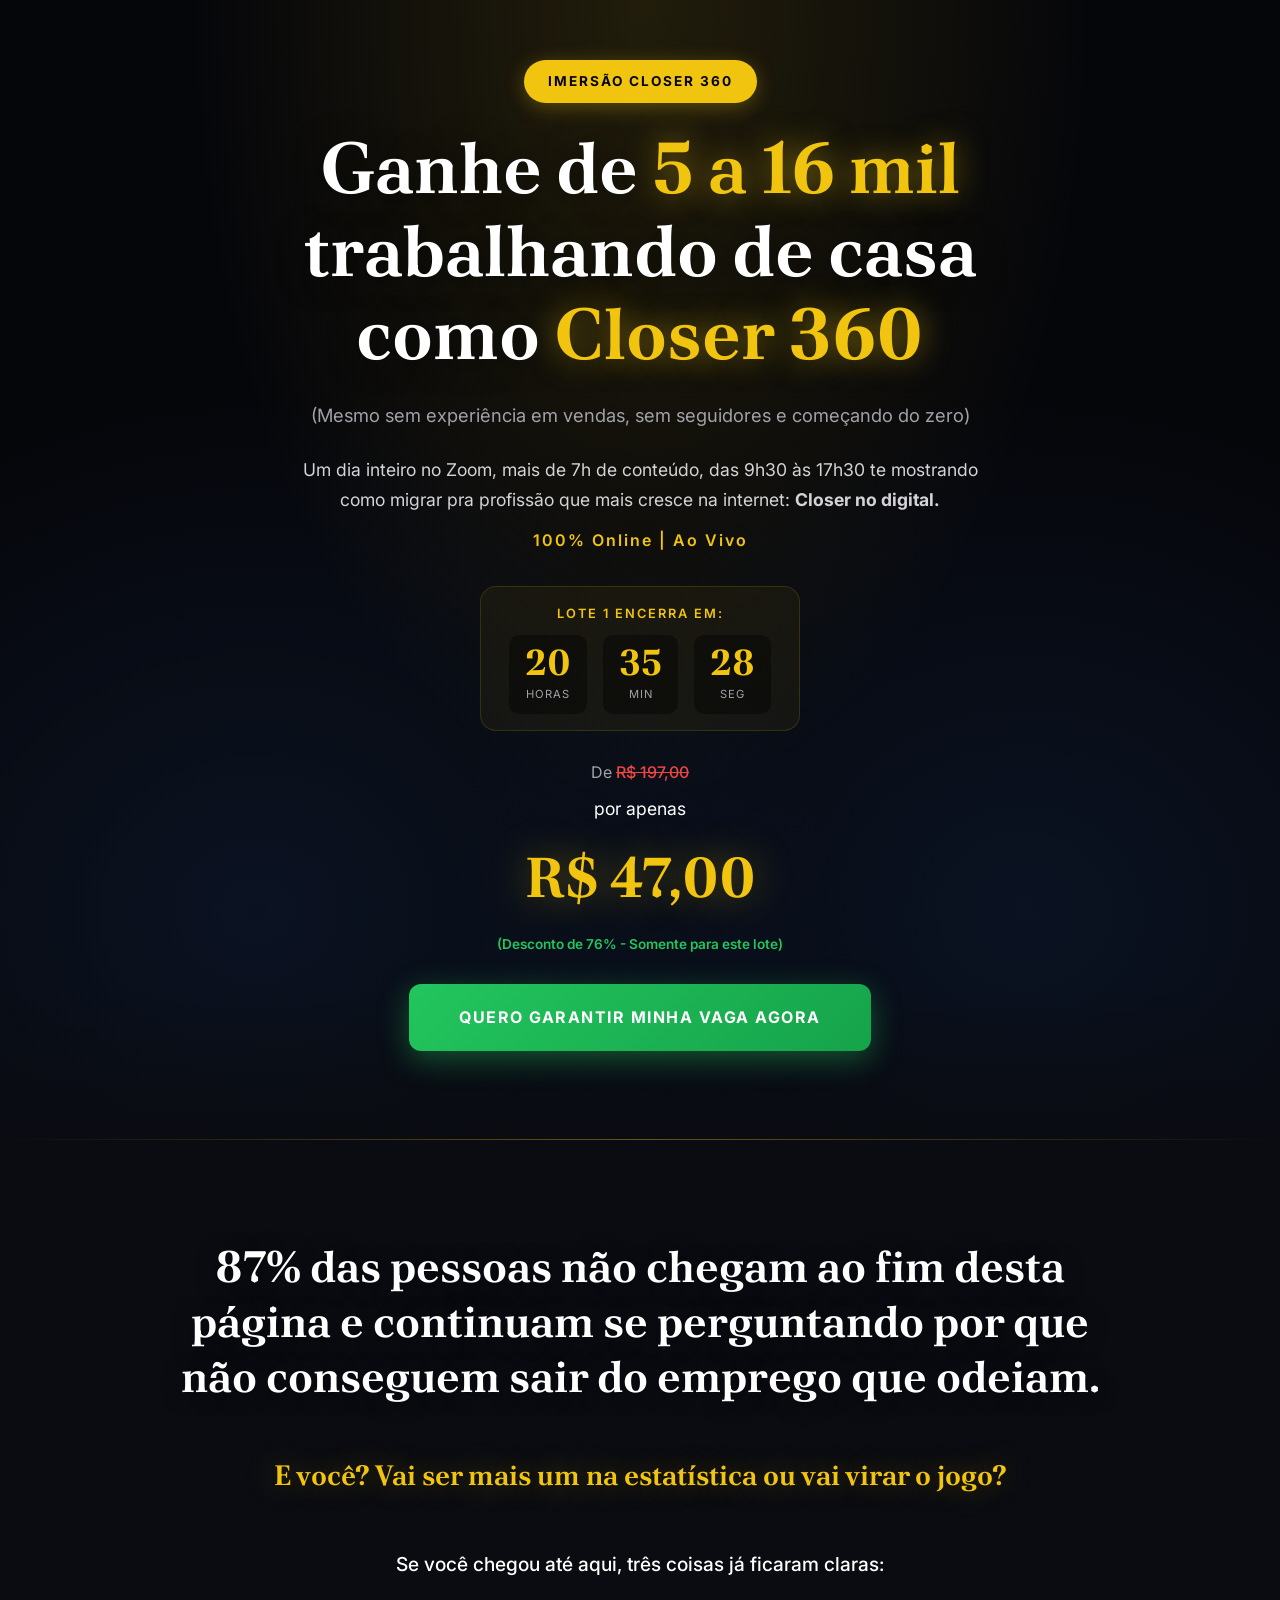
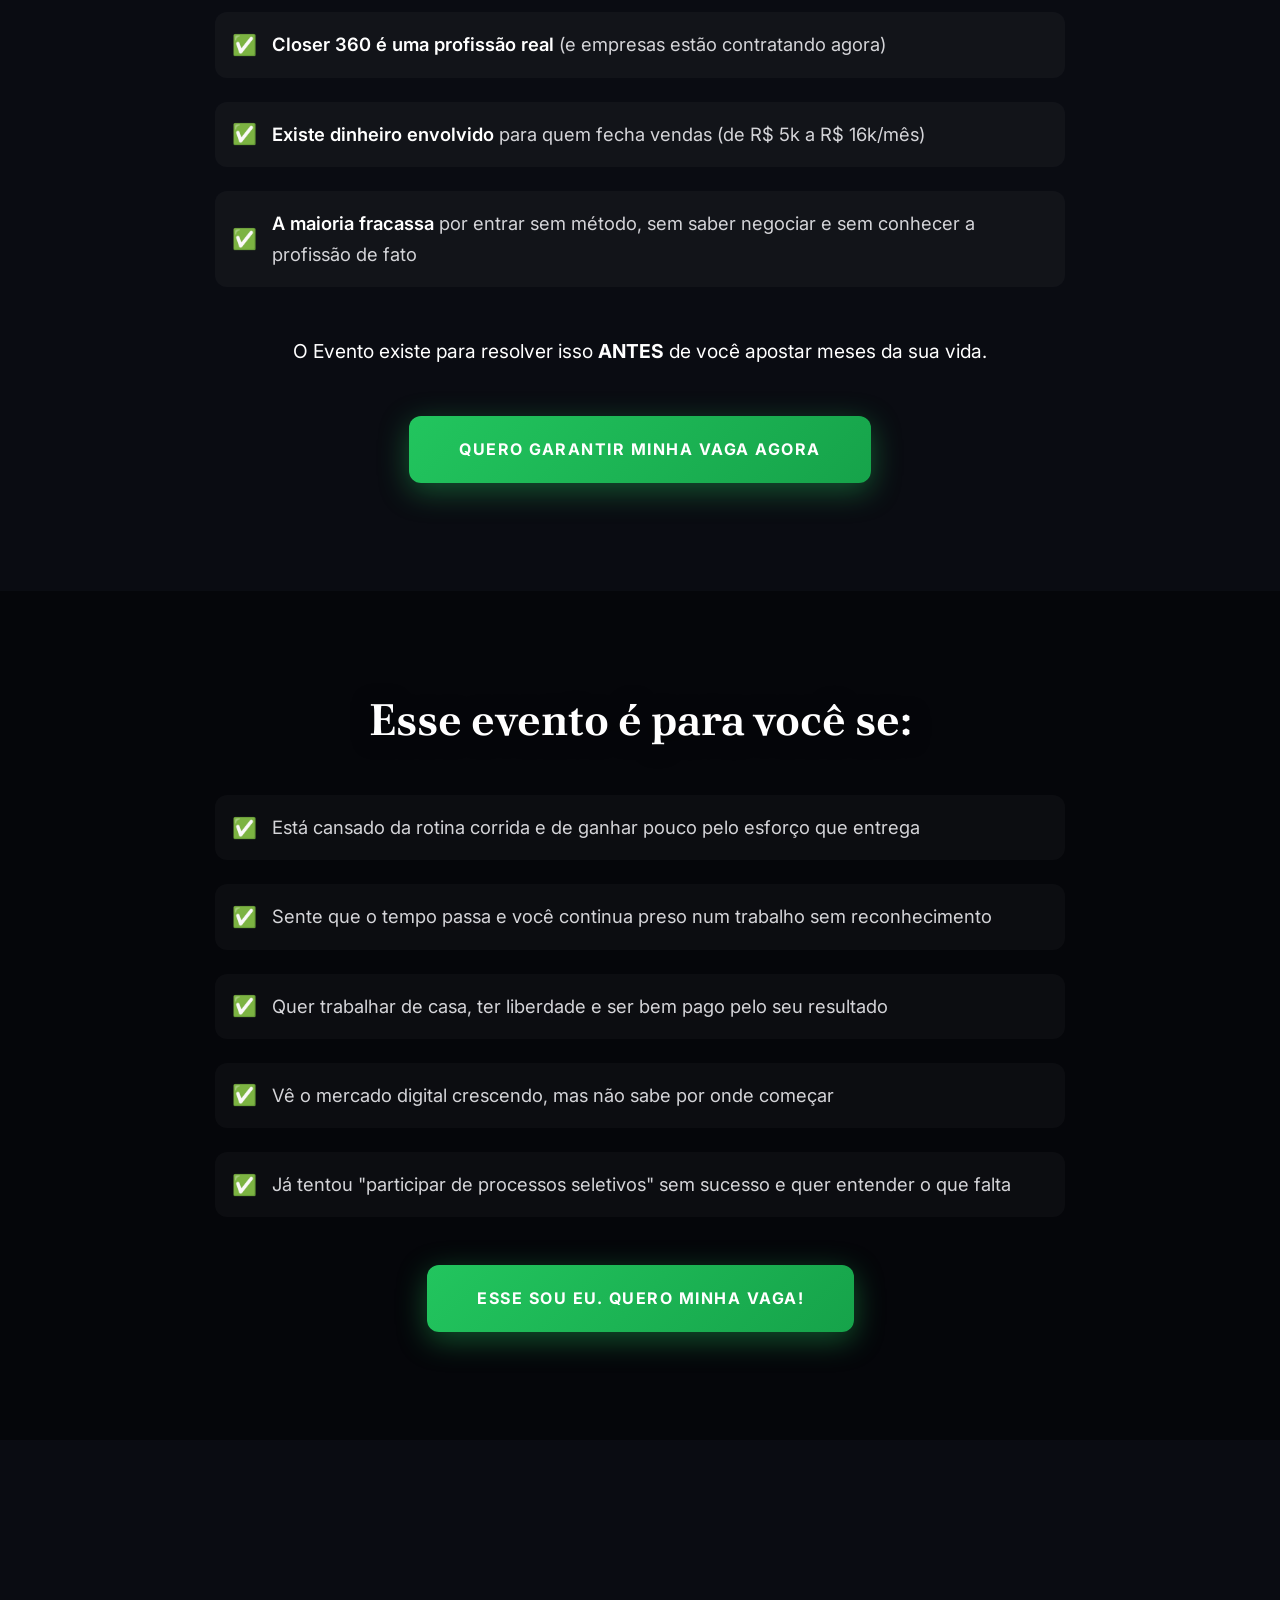
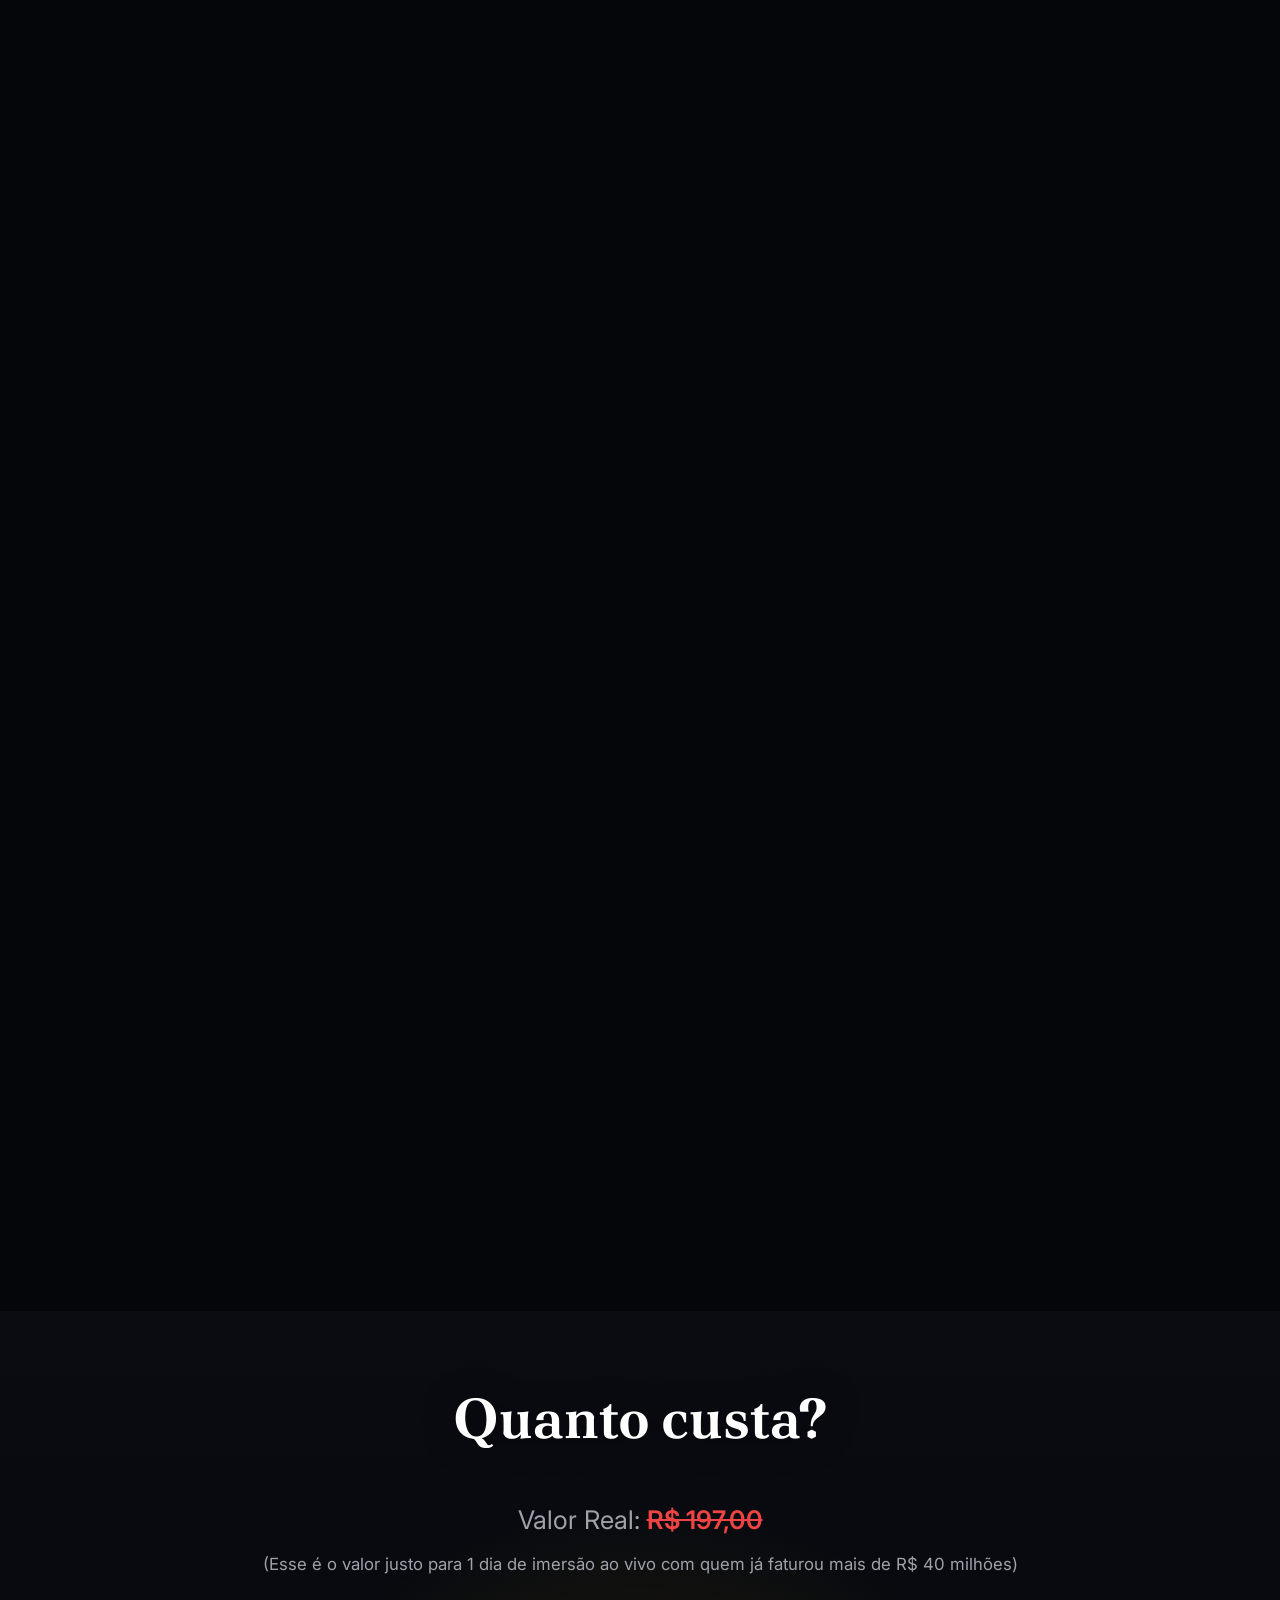
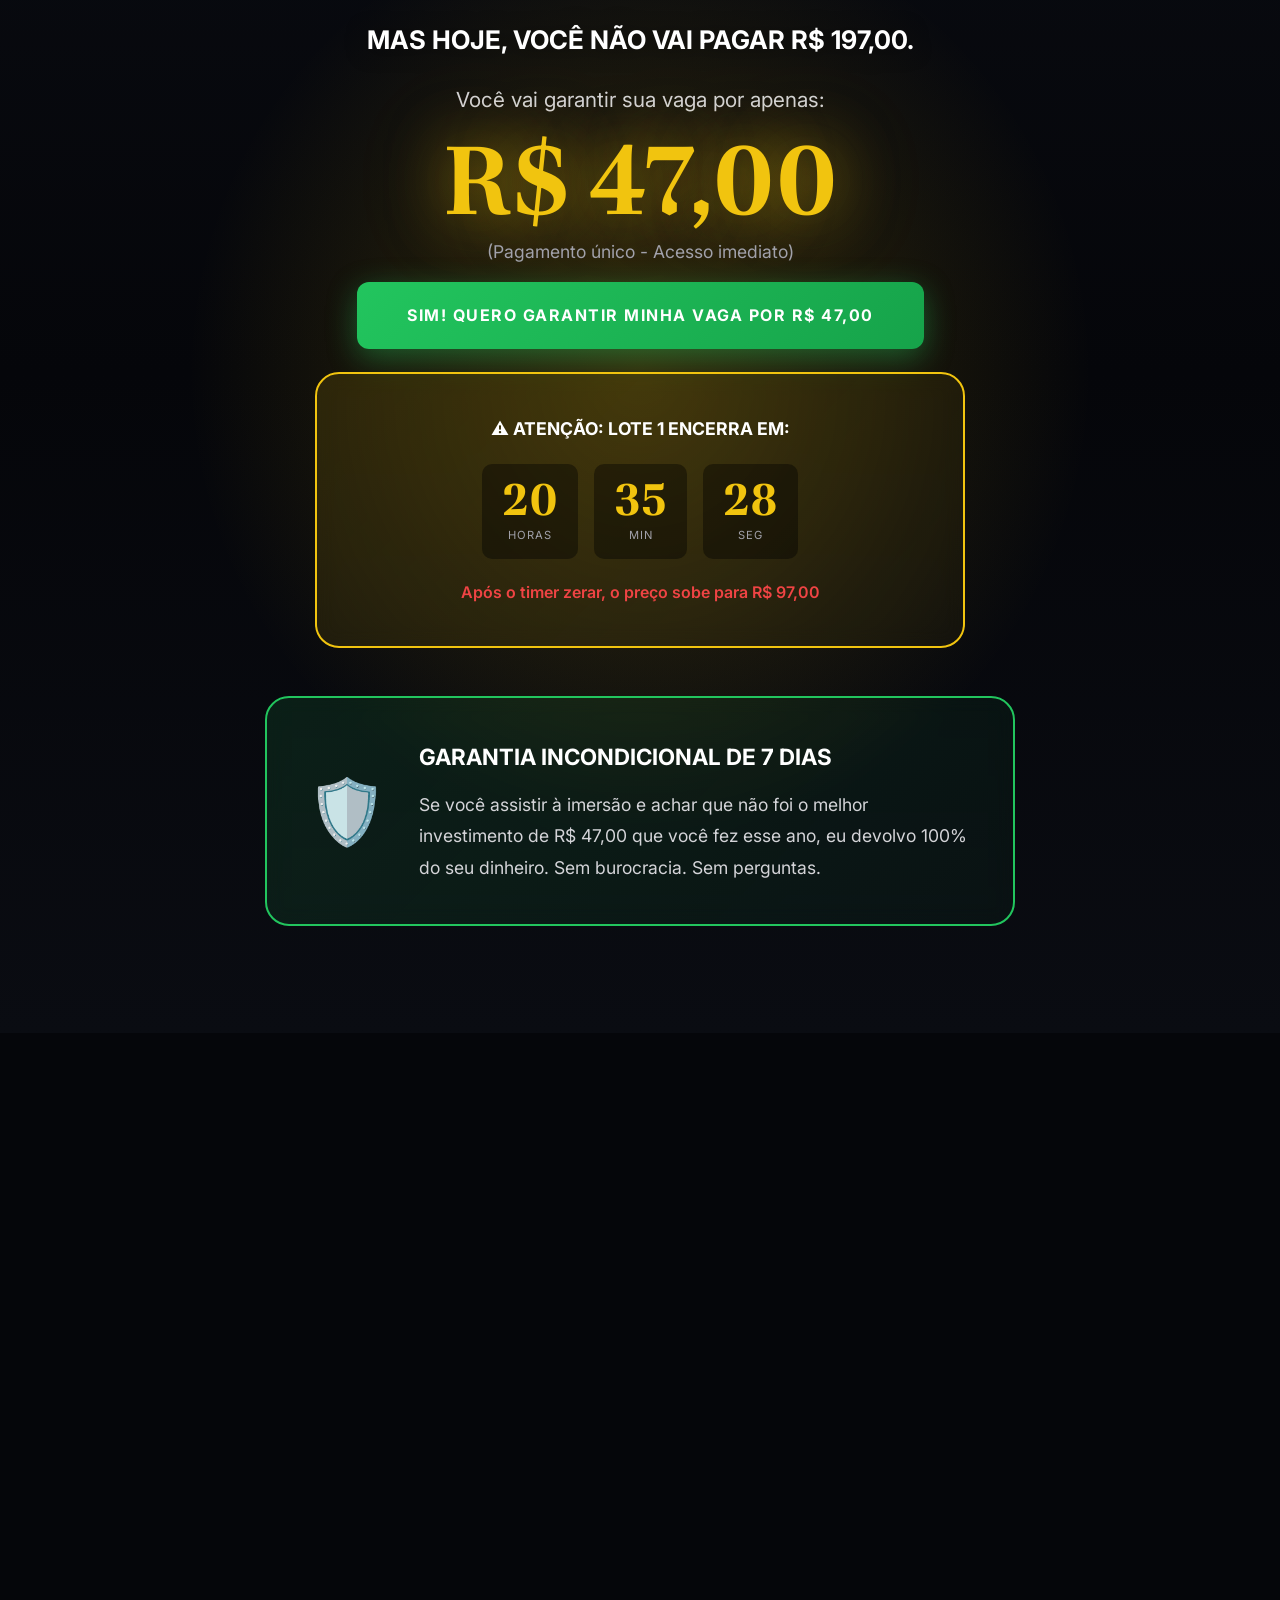
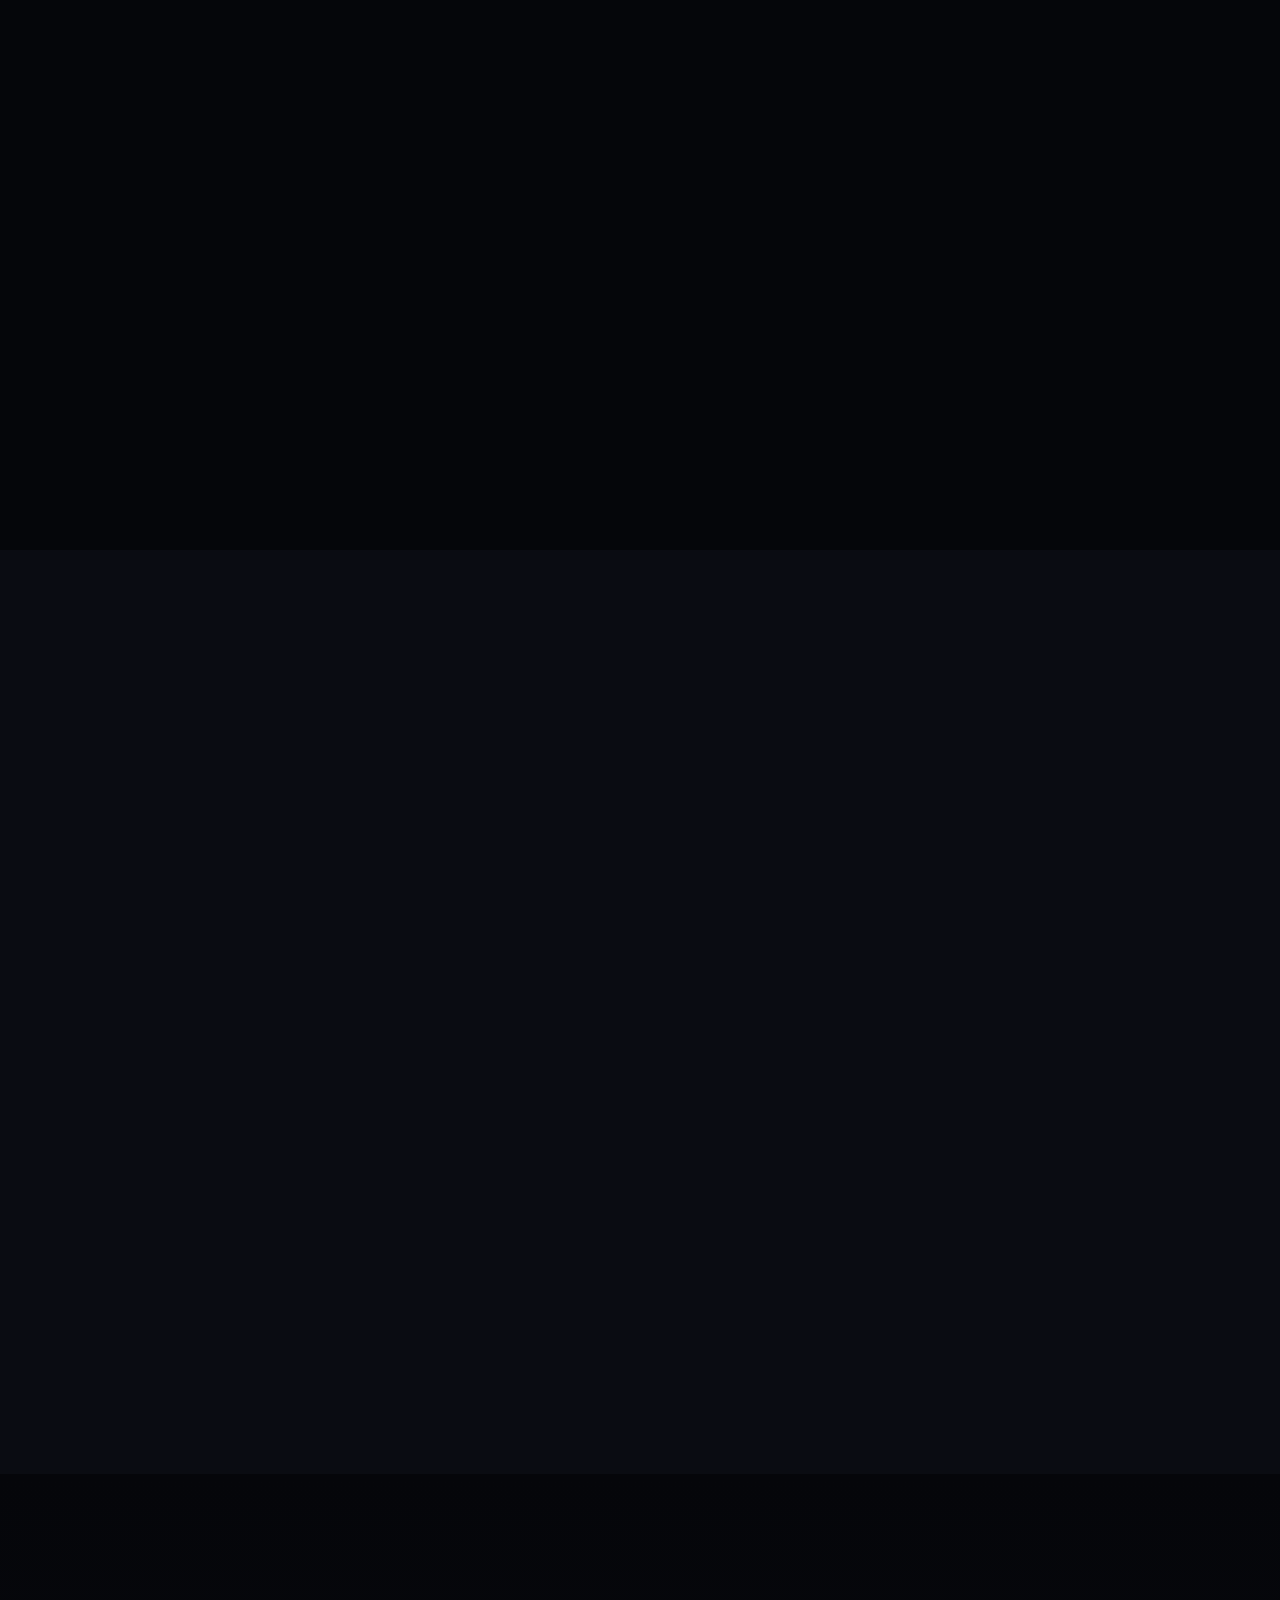
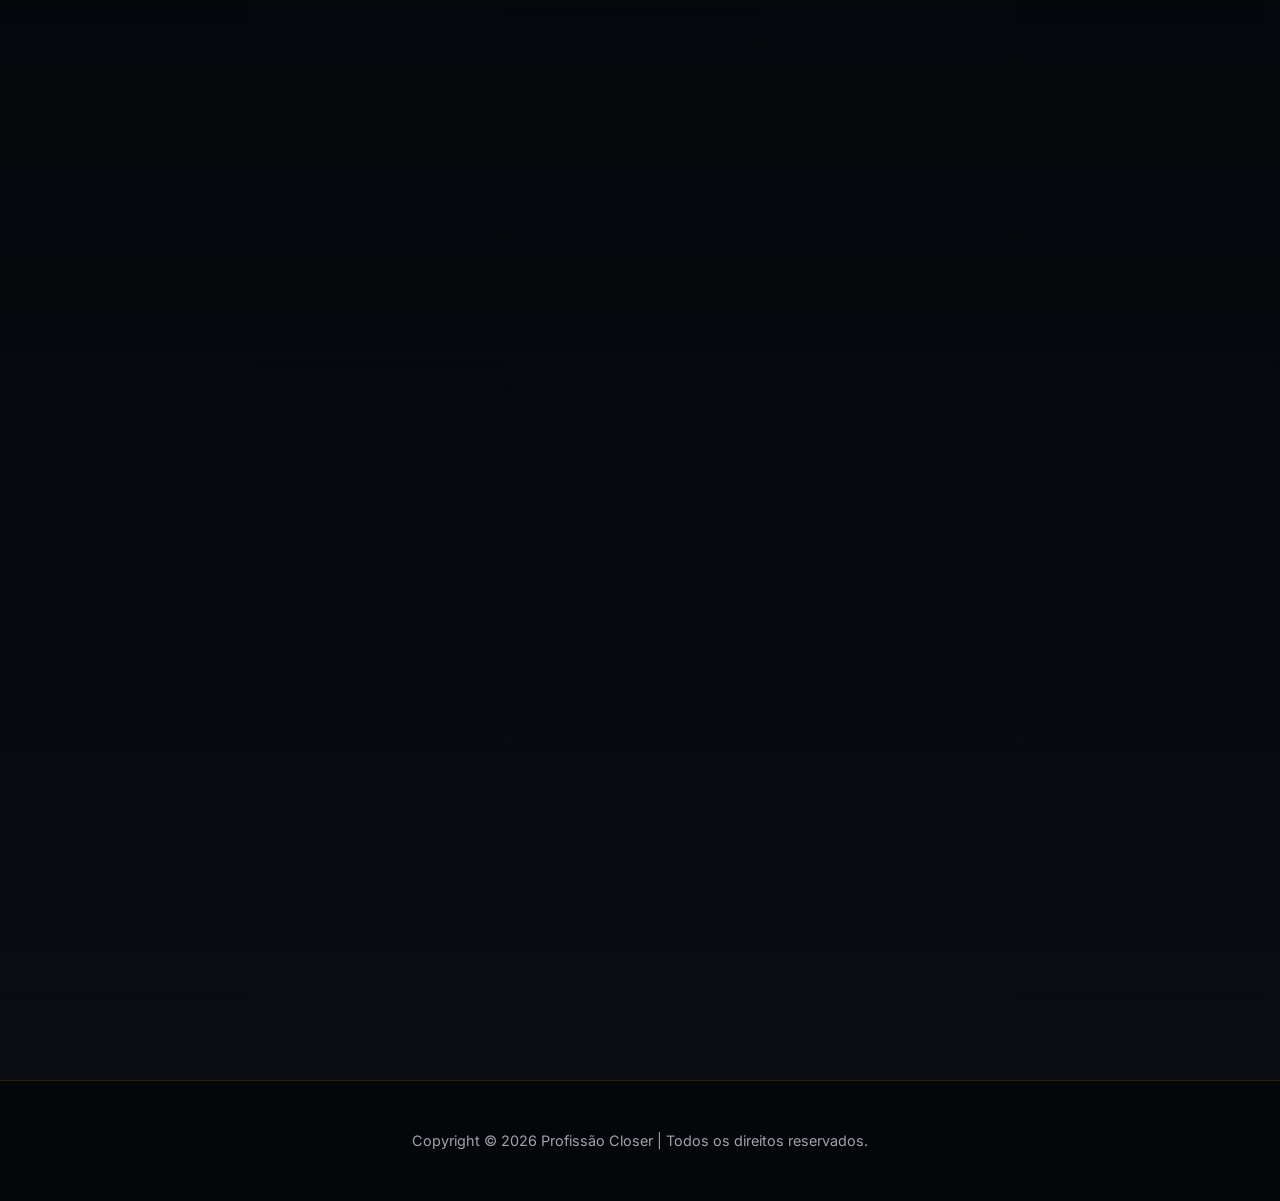
==== commit 508b5092: "Otimização agressiva mobile: CSS async, critical CSS expandido, font-display optional - styles.css c" ====
--- a/index.html
+++ b/index.html
@@ -16,32 +16,55 @@
     <meta property="og:locale" content="pt_BR">
     <meta name="twitter:card" content="summary_large_image">
 
-    <!-- Preconnect & DNS Prefetch -->
+    <!-- Preconnect: only what's needed for first paint -->
     <link rel="preconnect" href="https://fonts.googleapis.com">
     <link rel="preconnect" href="https://fonts.gstatic.com" crossorigin>
-    <link rel="preconnect" href="https://i.ytimg.com">
-    <link rel="preconnect" href="https://www.youtube.com">
-    <link rel="preconnect" href="https://www.googletagmanager.com">
     <link rel="dns-prefetch" href="https://chk.eduzz.com">
+    <link rel="dns-prefetch" href="https://i.ytimg.com">
     <link rel="dns-prefetch" href="https://connect.facebook.net">
-    <link rel="dns-prefetch" href="https://www.google-analytics.com">
-
-    <!-- Preload Critical Resources -->
-    <link rel="preload" href="styles.css" as="style" fetchpriority="high">
-    <link rel="preload" href="https://fonts.googleapis.com/css2?family=Inter:wght@400;600;700&family=Poltawski+Nowy:wght@700&display=swap" as="style" fetchpriority="high" onload="this.onload=null;this.rel='stylesheet'">
-    <noscript><link rel="stylesheet" href="https://fonts.googleapis.com/css2?family=Inter:wght@400;600;700&family=Poltawski+Nowy:wght@700&display=swap"></noscript>
-
-    <!-- Inline Critical CSS for LCP -->
+    <link rel="dns-prefetch" href="https://www.googletagmanager.com">
+
+    <!-- Fonts: async load with font-display: optional to not block LCP -->
+    <link rel="preload" href="https://fonts.googleapis.com/css2?family=Inter:wght@400;600;700&family=Poltawski+Nowy:wght@700&display=optional" as="style" onload="this.onload=null;this.rel='stylesheet'">
+    <noscript><link rel="stylesheet" href="https://fonts.googleapis.com/css2?family=Inter:wght@400;600;700&family=Poltawski+Nowy:wght@700&display=optional"></noscript>
+
+    <!-- Inline Critical CSS: entire above-the-fold rendering -->
     <style>
+        *{margin:0;padding:0;box-sizing:border-box}
+        html{scroll-behavior:smooth}
+        body{font-family:'Inter',system-ui,-apple-system,sans-serif;background:#05060a;color:#fff;line-height:1.7;overflow-x:hidden;-webkit-font-smoothing:antialiased}
+        .container{max-width:1100px;margin:0 auto;padding:0 20px}
         .hero-section{background:#05060a;padding:60px 20px 80px;text-align:center;position:relative;overflow:hidden;min-height:100vh;display:flex;align-items:center}
         .hero-section .container{position:relative;z-index:2;width:100%}
         .hero-title{font-family:'Poltawski Nowy',serif;font-size:clamp(2.25rem,6.5vw,4.5rem);font-weight:700;line-height:1.15;margin-bottom:1.5rem;color:#fff;text-wrap:balance}
-        .hero-title .highlight{color:#f1c40f}
-        .hero-section .fade-in{opacity:1;transform:none}
+        .hero-title .highlight{color:#f1c40f;text-shadow:0 0 30px rgba(241,196,15,0.5)}
+        .hero-section .fade-in{opacity:1!important;transform:none!important}
+        .badge-destaque{display:inline-block;background:#f1c40f;color:#05060a;font-size:clamp(0.7rem,1.8vw,0.85rem);font-weight:700;padding:10px 24px;border-radius:50px;margin-bottom:1.5rem;text-transform:uppercase;letter-spacing:2px}
+        .hero-subtitle{font-size:clamp(0.95rem,2vw,1.15rem);color:#a1a1aa;margin-bottom:1.5rem}
+        .hero-description{font-size:1.1rem;color:#d4d4d8;margin-bottom:0.75rem;max-width:700px;margin-left:auto;margin-right:auto;line-height:1.7}
+        .hero-date{font-size:1rem;font-weight:600;color:#f1c40f;margin-bottom:2rem;letter-spacing:2px}
+        .countdown-box{background:rgba(241,196,15,0.05);border:1px solid rgba(241,196,15,0.15);padding:16px 28px;border-radius:16px;margin-bottom:1.75rem;display:inline-block}
+        .countdown-label{font-size:0.8rem;font-weight:600;color:#f1c40f;margin-bottom:10px;letter-spacing:2px;text-transform:uppercase}
+        .countdown-timer{display:flex;justify-content:center;gap:16px}
+        .countdown-item{text-align:center;background:rgba(0,0,0,0.4);padding:10px 16px;border-radius:10px;min-width:70px}
+        .countdown-item span{display:block;font-family:'Poltawski Nowy',serif;font-size:2.25rem;font-weight:700;color:#f1c40f;line-height:1}
+        .countdown-item small{font-size:0.7rem;color:#a1a1aa;text-transform:uppercase;letter-spacing:1px;margin-top:4px;display:block}
+        .hero-price{margin-bottom:1.75rem}
+        .price-old{font-size:1rem;color:#a1a1aa}
+        .price-old span{color:#ef4444;text-decoration:line-through}
+        .price-new{font-size:1.1rem;color:#fff;margin:0.5rem 0}
+        .price-new span{font-family:'Poltawski Nowy',serif;font-size:clamp(2.5rem,8vw,3.5rem);font-weight:700;color:#f1c40f;display:block;margin:6px 0}
+        .price-discount{font-size:0.85rem;color:#22c55e;font-weight:600}
+        .cta-button{display:inline-block;background:linear-gradient(135deg,#22c55e 0%,#16a34a 100%);color:#fff;font-size:1rem;font-weight:700;padding:20px 50px;border-radius:12px;text-decoration:none;text-align:center;cursor:pointer;border:none;text-transform:uppercase;letter-spacing:1.5px;box-shadow:0 8px 30px rgba(34,197,94,0.4)}
+        .pulse{animation:pulse 2s ease-in-out infinite;will-change:transform}
+        @keyframes pulse{0%,100%{transform:scale3d(1,1,1)}50%{transform:scale3d(1.03,1.03,1)}}
+        @media(max-width:768px){.hero-section{padding:50px 16px 60px;min-height:auto}.hero-title{font-size:2.1rem}.hero-description{font-size:1rem}.cta-button{max-width:100%;width:100%}body{padding-bottom:90px}}
+        @media(max-width:480px){.hero-section{padding:36px 14px 50px}.hero-title{font-size:1.85rem}.badge-destaque{font-size:0.65rem;padding:8px 16px}.price-new span{font-size:2.5rem}.cta-button{padding:16px 20px;font-size:0.85rem}.countdown-box{padding:12px 16px;width:100%}.countdown-timer{gap:8px}.countdown-item{min-width:55px;padding:8px 10px}.countdown-item span{font-size:1.75rem}}
     </style>
 
-    <!-- Styles -->
-    <link rel="stylesheet" href="styles.css" fetchpriority="high">
+    <!-- Non-critical CSS: load async -->
+    <link rel="stylesheet" href="styles.css" media="print" onload="this.media='all'">
+    <noscript><link rel="stylesheet" href="styles.css"></noscript>
 </head>
 
 <body>
--- a/styles.css
+++ b/styles.css
@@ -165,7 +165,7 @@
 }
 
 .pulse {
-    animation: pulse 2s ease-in-out infinite, pulseGlow 2s ease-in-out infinite;
+    animation: pulse 2s ease-in-out infinite;
     will-change: transform;
 }
 
@@ -900,7 +900,6 @@
     line-height: 1;
     text-shadow: 0 0 60px rgba(241, 196, 15, 0.5), 0 0 100px rgba(241, 196, 15, 0.3);
     animation: float 3s ease-in-out infinite;
-    will-change: transform;
 }
 
 .forma-pagamento {
@@ -961,7 +960,6 @@
     font-size: 4rem;
     flex-shrink: 0;
     animation: float 3s ease-in-out infinite;
-    will-change: transform;
 }
 
 .garantia-content h3 {
@@ -1596,12 +1594,42 @@
         display: none;
     }
 
+    /* Remove all section pseudo-element gradients on mobile */
+    .hero-section::before,
+    .hero-section::after,
+    .confronto-section::before,
+    .transformacao-section::before,
+    .autoridade-section::before,
+    .prova-social-section::before,
+    .breakdown-section::before,
+    .faq-section::before,
+    .ultima-chamada-section::before {
+        display: none;
+    }
+
     .preco-gigante {
         animation: none;
     }
 
     .garantia-icon {
         animation: none;
+    }
+
+    /* Simplify hover transitions on mobile (no hover on touch) */
+    .check-list li,
+    .exclusion-list li,
+    .modulo-item,
+    .video-testimonial-card,
+    .faq-item,
+    .garantia-box,
+    .autoridade-image img {
+        transition: none;
+    }
+
+    /* Remove pulse animation on floating CTA to reduce paint */
+    .floating-cta .cta-button {
+        animation: none;
+        box-shadow: 0 8px 30px rgba(34, 197, 94, 0.4);
     }
 }
 
--- a/styles.css
+++ b/styles.css
@@ -165,7 +165,7 @@
 }
 
 .pulse {
-    animation: pulse 2s ease-in-out infinite, pulseGlow 2s ease-in-out infinite;
+    animation: pulse 2s ease-in-out infinite;
     will-change: transform;
 }
 
@@ -900,7 +900,6 @@
     line-height: 1;
     text-shadow: 0 0 60px rgba(241, 196, 15, 0.5), 0 0 100px rgba(241, 196, 15, 0.3);
     animation: float 3s ease-in-out infinite;
-    will-change: transform;
 }
 
 .forma-pagamento {
@@ -961,7 +960,6 @@
     font-size: 4rem;
     flex-shrink: 0;
     animation: float 3s ease-in-out infinite;
-    will-change: transform;
 }
 
 .garantia-content h3 {
@@ -1596,12 +1594,42 @@
         display: none;
     }
 
+    /* Remove all section pseudo-element gradients on mobile */
+    .hero-section::before,
+    .hero-section::after,
+    .confronto-section::before,
+    .transformacao-section::before,
+    .autoridade-section::before,
+    .prova-social-section::before,
+    .breakdown-section::before,
+    .faq-section::before,
+    .ultima-chamada-section::before {
+        display: none;
+    }
+
     .preco-gigante {
         animation: none;
     }
 
     .garantia-icon {
         animation: none;
+    }
+
+    /* Simplify hover transitions on mobile (no hover on touch) */
+    .check-list li,
+    .exclusion-list li,
+    .modulo-item,
+    .video-testimonial-card,
+    .faq-item,
+    .garantia-box,
+    .autoridade-image img {
+        transition: none;
+    }
+
+    /* Remove pulse animation on floating CTA to reduce paint */
+    .floating-cta .cta-button {
+        animation: none;
+        box-shadow: 0 8px 30px rgba(34, 197, 94, 0.4);
     }
 }
 
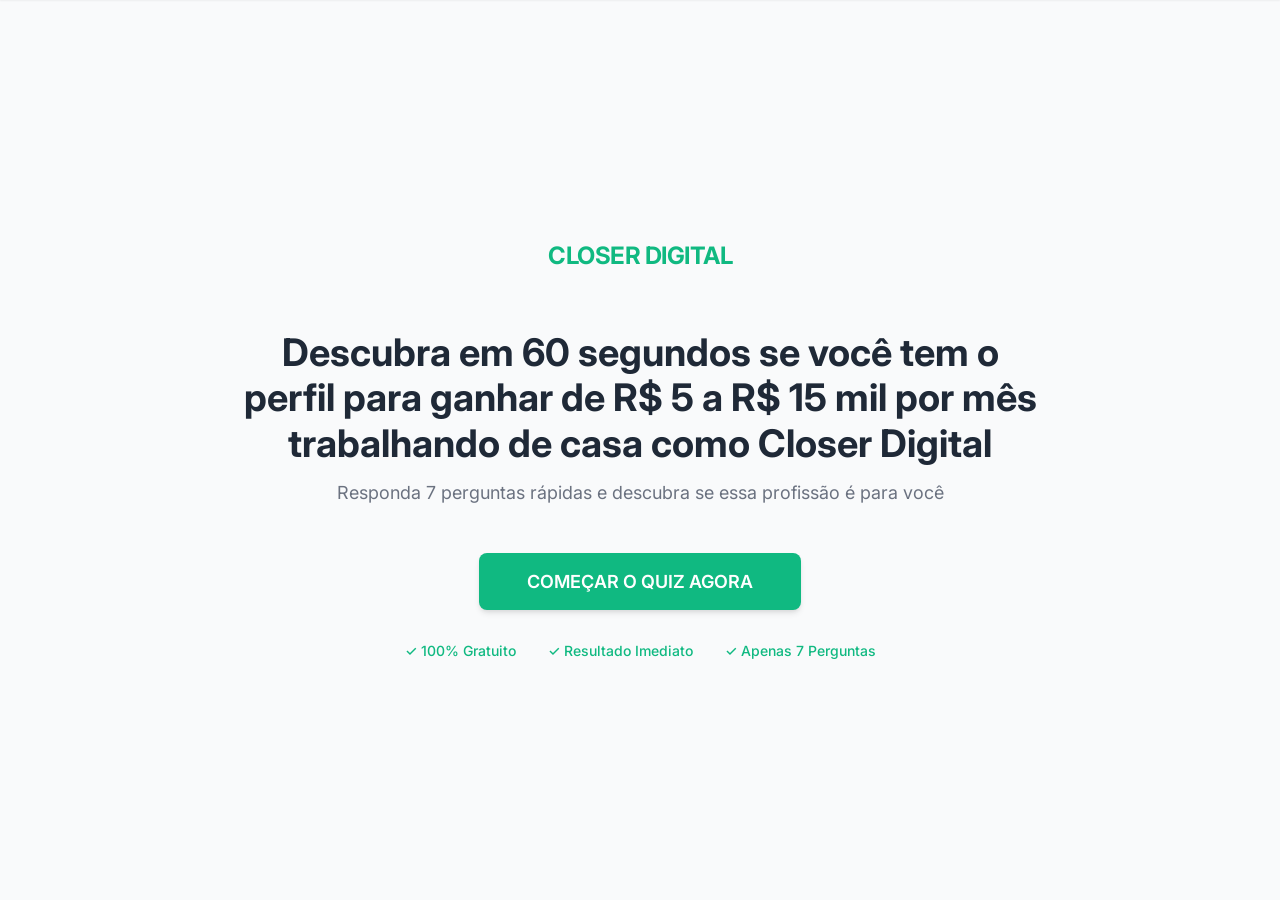
==== commit 53eacdbb: "feat: quiz interativo Closer Digital com 7 perguntas, loading e resultado" ====
--- a/index.html
+++ b/index.html
@@ -1,459 +1,618 @@
 <!DOCTYPE html>
 <html lang="pt-BR">
-
 <head>
-    <meta charset="UTF-8">
-    <meta name="viewport" content="width=device-width, initial-scale=1.0">
-    <meta http-equiv="Content-Security-Policy" content="upgrade-insecure-requests">
-    <title>Profissão Closer - Imersão ao Vivo | 1 Dia para Mudar sua Carreira</title>
-    <meta name="description" content="Ganhe de R$5 a R$16 mil trabalhando de casa como Closer 360. Mesmo sem experiência em vendas, sem seguidores e começando do zero.">
-
-    <!-- SEO & Open Graph -->
-    <meta name="robots" content="index, follow">
-    <meta property="og:title" content="Profissão Closer - Imersão ao Vivo | 1 Dia para Mudar sua Carreira">
-    <meta property="og:description" content="Ganhe de R$5 a R$16 mil trabalhando de casa como Closer 360. Mesmo sem experiência em vendas.">
-    <meta property="og:type" content="website">
-    <meta property="og:locale" content="pt_BR">
-    <meta name="twitter:card" content="summary_large_image">
-
-    <!-- Preconnect: only what's needed for first paint -->
-    <link rel="preconnect" href="https://fonts.googleapis.com">
-    <link rel="preconnect" href="https://fonts.gstatic.com" crossorigin>
-    <link rel="dns-prefetch" href="https://chk.eduzz.com">
-    <link rel="dns-prefetch" href="https://i.ytimg.com">
-    <link rel="dns-prefetch" href="https://connect.facebook.net">
-    <link rel="dns-prefetch" href="https://www.googletagmanager.com">
-
-    <!-- Fonts: async load with font-display: optional to not block LCP -->
-    <link rel="preload" href="https://fonts.googleapis.com/css2?family=Inter:wght@400;600;700&family=Poltawski+Nowy:wght@700&display=optional" as="style" onload="this.onload=null;this.rel='stylesheet'">
-    <noscript><link rel="stylesheet" href="https://fonts.googleapis.com/css2?family=Inter:wght@400;600;700&family=Poltawski+Nowy:wght@700&display=optional"></noscript>
-
-    <!-- Inline Critical CSS: entire above-the-fold rendering -->
-    <style>
-        *{margin:0;padding:0;box-sizing:border-box}
-        html{scroll-behavior:smooth}
-        body{font-family:'Inter',system-ui,-apple-system,sans-serif;background:#05060a;color:#fff;line-height:1.7;overflow-x:hidden;-webkit-font-smoothing:antialiased}
-        .container{max-width:1100px;margin:0 auto;padding:0 20px}
-        .hero-section{background:#05060a;padding:60px 20px 80px;text-align:center;position:relative;overflow:hidden;min-height:100vh;display:flex;align-items:center}
-        .hero-section .container{position:relative;z-index:2;width:100%}
-        .hero-title{font-family:'Poltawski Nowy',serif;font-size:clamp(2.25rem,6.5vw,4.5rem);font-weight:700;line-height:1.15;margin-bottom:1.5rem;color:#fff;text-wrap:balance}
-        .hero-title .highlight{color:#f1c40f;text-shadow:0 0 30px rgba(241,196,15,0.5)}
-        .hero-section .fade-in{opacity:1!important;transform:none!important}
-        .badge-destaque{display:inline-block;background:#f1c40f;color:#05060a;font-size:clamp(0.7rem,1.8vw,0.85rem);font-weight:700;padding:10px 24px;border-radius:50px;margin-bottom:1.5rem;text-transform:uppercase;letter-spacing:2px}
-        .hero-subtitle{font-size:clamp(0.95rem,2vw,1.15rem);color:#a1a1aa;margin-bottom:1.5rem}
-        .hero-description{font-size:1.1rem;color:#d4d4d8;margin-bottom:0.75rem;max-width:700px;margin-left:auto;margin-right:auto;line-height:1.7}
-        .hero-date{font-size:1rem;font-weight:600;color:#f1c40f;margin-bottom:2rem;letter-spacing:2px}
-        .countdown-box{background:rgba(241,196,15,0.05);border:1px solid rgba(241,196,15,0.15);padding:16px 28px;border-radius:16px;margin-bottom:1.75rem;display:inline-block}
-        .countdown-label{font-size:0.8rem;font-weight:600;color:#f1c40f;margin-bottom:10px;letter-spacing:2px;text-transform:uppercase}
-        .countdown-timer{display:flex;justify-content:center;gap:16px}
-        .countdown-item{text-align:center;background:rgba(0,0,0,0.4);padding:10px 16px;border-radius:10px;min-width:70px}
-        .countdown-item span{display:block;font-family:'Poltawski Nowy',serif;font-size:2.25rem;font-weight:700;color:#f1c40f;line-height:1}
-        .countdown-item small{font-size:0.7rem;color:#a1a1aa;text-transform:uppercase;letter-spacing:1px;margin-top:4px;display:block}
-        .hero-price{margin-bottom:1.75rem}
-        .price-old{font-size:1rem;color:#a1a1aa}
-        .price-old span{color:#ef4444;text-decoration:line-through}
-        .price-new{font-size:1.1rem;color:#fff;margin:0.5rem 0}
-        .price-new span{font-family:'Poltawski Nowy',serif;font-size:clamp(2.5rem,8vw,3.5rem);font-weight:700;color:#f1c40f;display:block;margin:6px 0}
-        .price-discount{font-size:0.85rem;color:#22c55e;font-weight:600}
-        .cta-button{display:inline-block;background:linear-gradient(135deg,#22c55e 0%,#16a34a 100%);color:#fff;font-size:1rem;font-weight:700;padding:20px 50px;border-radius:12px;text-decoration:none;text-align:center;cursor:pointer;border:none;text-transform:uppercase;letter-spacing:1.5px;box-shadow:0 8px 30px rgba(34,197,94,0.4)}
-        .pulse{animation:pulse 2s ease-in-out infinite;will-change:transform}
-        @keyframes pulse{0%,100%{transform:scale3d(1,1,1)}50%{transform:scale3d(1.03,1.03,1)}}
-        @media(max-width:768px){.hero-section{padding:50px 16px 60px;min-height:auto}.hero-title{font-size:2.1rem}.hero-description{font-size:1rem}.cta-button{max-width:100%;width:100%}body{padding-bottom:90px}}
-        @media(max-width:480px){.hero-section{padding:36px 14px 50px}.hero-title{font-size:1.85rem}.badge-destaque{font-size:0.65rem;padding:8px 16px}.price-new span{font-size:2.5rem}.cta-button{padding:16px 20px;font-size:0.85rem}.countdown-box{padding:12px 16px;width:100%}.countdown-timer{gap:8px}.countdown-item{min-width:55px;padding:8px 10px}.countdown-item span{font-size:1.75rem}}
-    </style>
-
-    <!-- Non-critical CSS: load async -->
-    <link rel="stylesheet" href="styles.css" media="print" onload="this.media='all'">
-    <noscript><link rel="stylesheet" href="styles.css"></noscript>
+  <meta charset="UTF-8">
+  <meta name="viewport" content="width=device-width, initial-scale=1.0">
+  <title>Quiz - Closer Digital</title>
+  <link rel="preconnect" href="https://fonts.googleapis.com">
+  <link rel="preconnect" href="https://fonts.gstatic.com" crossorigin>
+  <link href="https://fonts.googleapis.com/css2?family=Inter:wght@400;500;600;700&display=swap" rel="stylesheet">
+  <style>
+    *, *::before, *::after { margin: 0; padding: 0; box-sizing: border-box; }
+
+    body {
+      font-family: 'Inter', sans-serif;
+      background: #F9FAFB;
+      color: #1F2937;
+      -webkit-font-smoothing: antialiased;
+      overflow-x: hidden;
+    }
+
+    /* ===== SECTIONS ===== */
+    .section {
+      display: none;
+      opacity: 0;
+    }
+    .section.active {
+      display: flex;
+      animation: sectionIn 0.5s ease forwards;
+    }
+    .section.leaving {
+      animation: sectionOut 0.3s ease forwards;
+    }
+
+    @keyframes sectionIn {
+      from { opacity: 0; transform: translateY(16px); }
+      to   { opacity: 1; transform: translateY(0); }
+    }
+    @keyframes sectionOut {
+      from { opacity: 1; transform: translateY(0); }
+      to   { opacity: 0; transform: translateY(-16px); }
+    }
+
+    /* ===== PROGRESS BAR ===== */
+    .progress-bar-container {
+      position: fixed; top: 0; left: 0; right: 0;
+      background: #FFF;
+      box-shadow: 0 1px 2px 0 rgba(0,0,0,0.05);
+      z-index: 1000;
+      transform: translateY(-100%);
+      transition: transform 0.4s ease;
+    }
+    .progress-bar-container.visible {
+      transform: translateY(0);
+    }
+    .progress-bar-track {
+      width: 100%; height: 6px; background: #E5E7EB;
+    }
+    .progress-bar-fill {
+      height: 100%; background: #10B981;
+      transition: width 0.5s cubic-bezier(0.4, 0, 0.2, 1);
+      width: 0%;
+    }
+
+    /* ===== HERO ===== */
+    #hero {
+      min-height: 100vh;
+      flex-direction: column; justify-content: center; align-items: center;
+      padding: 40px 24px;
+    }
+    .hero-logo {
+      margin-bottom: 60px;
+      font-size: 24px; font-weight: 700; color: #10B981;
+      letter-spacing: -0.5px;
+    }
+    .hero-headline {
+      font-size: 38px; font-weight: 700; color: #1F2937;
+      text-align: center; line-height: 1.2; margin-bottom: 16px;
+      max-width: 800px;
+    }
+    .hero-subheadline {
+      font-size: 18px; color: #6B7280;
+      text-align: center; margin-bottom: 50px;
+      max-width: 700px;
+    }
+    .btn-start {
+      background: #10B981; color: #FFF;
+      font-size: 18px; font-weight: 600;
+      padding: 18px 48px; border-radius: 8px; border: none;
+      cursor: pointer;
+      box-shadow: 0 4px 6px -1px rgba(0,0,0,0.1), 0 2px 4px -1px rgba(0,0,0,0.06);
+      transition: all 0.3s ease;
+      font-family: 'Inter', sans-serif;
+    }
+    .btn-start:hover {
+      background: #059669; transform: translateY(-2px);
+      box-shadow: 0 10px 15px -3px rgba(0,0,0,0.1), 0 4px 6px -2px rgba(0,0,0,0.05);
+    }
+    .btn-start:active { transform: translateY(0); }
+    .trust-badges {
+      display: flex; justify-content: center; gap: 32px;
+      margin-top: 32px; font-size: 14px; color: #10B981; font-weight: 500;
+    }
+
+    /* ===== QUIZ ===== */
+    #quiz {
+      flex-direction: column; align-items: center; justify-content: center;
+      min-height: 100vh; padding: 80px 24px 40px;
+    }
+    .question-section {
+      max-width: 600px; width: 100%;
+    }
+    .question-title {
+      font-size: 28px; font-weight: 700; color: #1F2937;
+      text-align: center; margin-bottom: 48px;
+    }
+    .question-title.animate {
+      animation: fadeSlideIn 0.5s ease forwards;
+    }
+    .options-list {
+      list-style: none;
+    }
+    .option-card {
+      background: #FFF; border: 2px solid #E5E7EB;
+      padding: 20px 24px; border-radius: 12px; margin-bottom: 16px;
+      cursor: pointer; transition: all 0.25s ease;
+      display: flex; justify-content: space-between; align-items: center;
+      box-shadow: 0 1px 3px 0 rgba(0,0,0,0.1), 0 1px 2px 0 rgba(0,0,0,0.06);
+      opacity: 0; transform: translateY(12px);
+    }
+    .option-card.show {
+      opacity: 1; transform: translateY(0);
+    }
+    .option-card:hover {
+      border-color: #10B981;
+      box-shadow: 0 10px 15px -3px rgba(0,0,0,0.1), 0 4px 6px -2px rgba(0,0,0,0.05);
+      transform: translateY(-2px);
+    }
+    .option-card.selected {
+      border-color: #10B981; background: #F0FDF4;
+      transform: scale(0.98);
+    }
+    .option-card.fade-out {
+      opacity: 0; transform: translateY(-8px);
+      pointer-events: none;
+    }
+    .option-text {
+      font-size: 16px; color: #1F2937; font-weight: 400;
+      flex: 1;
+    }
+    .option-card.selected .option-text { font-weight: 600; }
+    .option-icon {
+      width: 60px; height: 60px; border-radius: 12px;
+      background: #F3F4F6; display: flex; align-items: center; justify-content: center;
+      font-size: 28px; flex-shrink: 0; margin-left: 16px;
+    }
+    .question-note {
+      font-size: 14px; color: #9CA3AF; text-align: center; margin-top: 24px;
+      opacity: 0; transition: opacity 0.4s ease 0.3s;
+    }
+    .question-note.show { opacity: 1; }
+
+    /* ===== LOADING ===== */
+    #loading {
+      background: #F9FAFB; min-height: 100vh;
+      flex-direction: column; justify-content: center; align-items: center;
+      padding: 40px 20px;
+    }
+    .loading-logo {
+      margin-bottom: 60px;
+      font-size: 24px; font-weight: 700; color: #10B981;
+      letter-spacing: -0.5px;
+    }
+    .spinner {
+      width: 60px; height: 60px; margin-bottom: 40px;
+      border: 4px solid #E5E7EB; border-top-color: #10B981;
+      border-radius: 50%; animation: spin 1s linear infinite;
+    }
+    .loading-text {
+      font-size: 20px; color: #1F2937; font-weight: 600;
+      text-align: center; min-height: 30px;
+      transition: opacity 0.3s ease;
+    }
+    .loading-bar-track {
+      width: 100%; max-width: 400px; height: 4px;
+      background: #E5E7EB; border-radius: 4px; overflow: hidden; margin-top: 40px;
+    }
+    .loading-bar-fill {
+      height: 100%; background: #10B981; border-radius: 4px;
+      width: 0%; transition: width 0.1s linear;
+    }
+
+    /* ===== RESULT ===== */
+    #result {
+      background: #F9FAFB; min-height: 100vh;
+      flex-direction: column; align-items: center;
+      padding: 60px 24px;
+    }
+    .result-logo {
+      margin-bottom: 50px;
+      font-size: 24px; font-weight: 700; color: #10B981;
+      letter-spacing: -0.5px;
+    }
+    .result-badge {
+      width: 80px; height: 80px; border-radius: 50%;
+      display: flex; align-items: center; justify-content: center;
+      font-size: 40px; margin-bottom: 30px; border: 3px solid;
+      animation: badgePop 0.6s cubic-bezier(0.175, 0.885, 0.32, 1.275) forwards;
+    }
+    .result-badge.qualified { background: #ECFDF5; color: #10B981; border-color: #10B981; }
+    .result-badge.partial { background: #FFF7ED; color: #F59E0B; border-color: #F59E0B; }
+    .result-badge.disqualified { background: #FEF2F2; color: #EF4444; border-color: #EF4444; }
+
+    .result-headline {
+      font-size: 36px; font-weight: 700; text-align: center;
+      margin-bottom: 16px; max-width: 700px;
+      animation: fadeSlideIn 0.8s ease 0.2s both;
+    }
+    .result-headline.qualified { color: #10B981; }
+    .result-headline.partial { color: #F59E0B; }
+    .result-headline.disqualified { color: #EF4444; }
+
+    .result-subheadline {
+      font-size: 18px; color: #6B7280; text-align: center;
+      margin-bottom: 50px; max-width: 600px;
+      animation: fadeSlideIn 0.8s ease 0.4s both;
+    }
+    .vsl-container {
+      max-width: 900px; width: 100%; margin-bottom: 50px;
+      border-radius: 16px; overflow: hidden;
+      box-shadow: 0 20px 25px -5px rgba(0,0,0,0.1), 0 10px 10px -5px rgba(0,0,0,0.04);
+      background: #000; aspect-ratio: 16/9;
+      display: flex; align-items: center; justify-content: center;
+      color: #FFF; font-size: 18px;
+      animation: fadeSlideIn 0.8s ease 0.5s both;
+    }
+    .btn-cta {
+      background: #10B981; color: #FFF;
+      font-size: 20px; font-weight: 600;
+      padding: 20px 48px; border-radius: 12px; border: none;
+      cursor: pointer;
+      box-shadow: 0 10px 15px -3px rgba(0,0,0,0.1), 0 4px 6px -2px rgba(0,0,0,0.05);
+      max-width: 500px; width: 100%;
+      text-align: center; font-family: 'Inter', sans-serif;
+      transition: all 0.3s ease; text-decoration: none;
+      animation: fadeSlideIn 0.8s ease 0.6s both;
+    }
+    .btn-cta:hover {
+      background: #059669; transform: translateY(-3px);
+      box-shadow: 0 20px 25px -5px rgba(0,0,0,0.1), 0 10px 10px -5px rgba(0,0,0,0.04);
+    }
+    .btn-cta:active { transform: translateY(0); }
+    .guarantee-text {
+      font-size: 14px; color: #6B7280; text-align: center; margin-top: 20px;
+      animation: fadeSlideIn 0.8s ease 0.7s both;
+    }
+
+    /* ===== ANIMATIONS ===== */
+    @keyframes fadeSlideIn {
+      from { opacity: 0; transform: translateY(20px); }
+      to   { opacity: 1; transform: translateY(0); }
+    }
+    @keyframes badgePop {
+      0%   { opacity: 0; transform: scale(0.3); }
+      50%  { opacity: 1; transform: scale(1.1); }
+      100% { transform: scale(1); }
+    }
+    @keyframes spin {
+      to { transform: rotate(360deg); }
+    }
+
+    /* ===== MOBILE ===== */
+    @media (max-width: 768px) {
+      .hero-headline { font-size: 28px; }
+      .hero-subheadline { font-size: 16px; }
+      .btn-start { padding: 16px 36px; font-size: 16px; }
+      .trust-badges { flex-direction: column; align-items: center; gap: 12px; }
+      .question-title { font-size: 22px; margin-bottom: 32px; }
+      #quiz { padding: 80px 16px 40px; }
+      .option-card { padding: 16px 18px; }
+      .option-text { font-size: 15px; }
+      .option-icon { width: 50px; height: 50px; font-size: 22px; }
+      .result-headline { font-size: 28px; }
+      .result-subheadline { font-size: 16px; }
+      .btn-cta { font-size: 18px; padding: 18px 32px; }
+    }
+  </style>
 </head>
-
 <body>
-    <!-- Google Tag Manager (noscript) -->
-    <noscript><iframe src="https://www.googletagmanager.com/ns.html?id=GTM-KDKH9M44"
-    height="0" width="0" style="display:none;visibility:hidden"></iframe></noscript>
-    <!-- End Google Tag Manager (noscript) -->
-
-    <main>
-    <!-- Hero Section -->
-    <section id="hero" class="hero-section">
-        <div class="container">
-            <div class="badge-destaque fade-in">Imersão Closer 360</div>
-            <h1 class="hero-title fade-in">Ganhe de <span class="highlight">5 a 16 mil</span><br>trabalhando de casa<br>como <span class="highlight">Closer 360</span></h1>
-            <p class="hero-subtitle fade-in">(Mesmo sem experiência em vendas, sem seguidores e começando do zero)</p>
-            <p class="hero-description fade-in">Um dia inteiro no Zoom, mais de 7h de conteúdo, das 9h30 às 17h30 te mostrando como migrar pra profissão que mais cresce na internet: <strong>Closer no digital.</strong></p>
-            <p class="hero-date fade-in">100% Online | Ao Vivo</p>
-
-            <div class="countdown-box fade-in">
-                <p class="countdown-label">LOTE 1 ENCERRA EM:</p>
-                <div id="countdown" class="countdown-timer">
-                    <div class="countdown-item"><span id="hours">00</span><small>horas</small></div>
-                    <div class="countdown-item"><span id="minutes">00</span><small>min</small></div>
-                    <div class="countdown-item"><span id="seconds">00</span><small>seg</small></div>
-                </div>
-            </div>
-
-            <div class="hero-price fade-in">
-                <p class="price-old">De <span>R$ 197,00</span></p>
-                <p class="price-new">por apenas <span>R$ 47,00</span></p>
-                <p class="price-discount">(Desconto de 76% - Somente para este lote)</p>
-            </div>
-
-            <a href="#oferta" class="cta-button pulse">Quero Garantir Minha Vaga Agora</a>
-        </div>
-    </section>
-
-    <!-- Copy Confronto -->
-    <section id="confronto" class="confronto-section">
-        <div class="container">
-            <h2 class="section-title fade-in">87% das pessoas não chegam ao fim desta página e continuam se perguntando por que não conseguem sair do emprego que odeiam.</h2>
-            <p class="challenge fade-in">E você? Vai ser mais um na estatística ou vai virar o jogo?</p>
-
-            <p class="context fade-in">Se você chegou até aqui, três coisas já ficaram claras:</p>
-
-            <ul class="check-list fade-in">
-                <li><span class="check-icon">✅</span> <strong>Closer 360 é uma profissão real</strong> (e empresas estão contratando agora)</li>
-                <li><span class="check-icon">✅</span> <strong>Existe dinheiro envolvido</strong> para quem fecha vendas (de R$ 5k a R$ 16k/mês)</li>
-                <li><span class="check-icon">✅</span> <strong>A maioria fracassa</strong> por entrar sem método, sem saber negociar e sem conhecer a profissão de fato</li>
-            </ul>
-
-            <p class="conclusion fade-in">O Evento existe para resolver isso <strong>ANTES</strong> de você apostar meses da sua vida.</p>
-
-            <a href="#oferta" class="cta-button pulse">Quero Garantir Minha Vaga Agora</a>
-        </div>
-    </section>
-
-    <!-- Para Quem É -->
-    <section id="para-quem" class="para-quem-section">
-        <div class="container">
-            <h2 class="section-title fade-in">Esse evento é para você se:</h2>
-
-            <ul class="check-list fade-in">
-                <li><span class="check-icon">✅</span> Está cansado da rotina corrida e de ganhar pouco pelo esforço que entrega</li>
-                <li><span class="check-icon">✅</span> Sente que o tempo passa e você continua preso num trabalho sem reconhecimento</li>
-                <li><span class="check-icon">✅</span> Quer trabalhar de casa, ter liberdade e ser bem pago pelo seu resultado</li>
-                <li><span class="check-icon">✅</span> Vê o mercado digital crescendo, mas não sabe por onde começar</li>
-                <li><span class="check-icon">✅</span> Já tentou "participar de processos seletivos" sem sucesso e quer entender o que falta</li>
-            </ul>
-
-            <a href="#oferta" class="cta-button pulse">Esse sou eu. Quero minha vaga!</a>
-        </div>
-    </section>
-
-    <!-- Transformação -->
-    <section id="transformacao" class="transformacao-section">
-        <div class="container">
-            <h2 class="section-title fade-in">O que você vai descobrir na imersão ao vivo:</h2>
-
-            <ul class="check-list fade-in">
-                <li><span class="check-icon">✅</span> O que faz um Closer 360 e por que essa profissão cresce tanto (mesmo em crise)</li>
-                <li><span class="check-icon">✅</span> Como começar do zero e ganhar de R$ 3k a R$ 10k por mês como Closer 360</li>
-                <li><span class="check-icon">✅</span> Onde encontrar empresas e experts que estão contratando Closers (e como negociar comissões acima da média)</li>
-                <li><span class="check-icon">✅</span> Os 3 erros que travam iniciantes e como evitá-los (esse aqui vale o ingresso sozinho)</li>
-                <li><span class="check-icon">✅</span> O Método Chave Mestra — a mesma estratégia que gerou mais de R$ 40 milhões em vendas nos últimos 5 anos</li>
-                <li><span class="check-icon">✅</span> Como passar numa entrevista de trabalho como Closer (mesmo sem experiência comprovada)</li>
-            </ul>
-
-            <a href="#oferta" class="cta-button pulse">Quero Dominar Esse Método</a>
-        </div>
-    </section>
-
-    <!-- Autoridade -->
-    <section id="autoridade" class="autoridade-section">
-        <div class="container">
-            <h2 class="section-title fade-in">Quem conduz o evento vive isso no campo.</h2>
-
-            <div class="autoridade-content fade-in">
-                <div class="autoridade-image">
-                    <img src="jez-bio.webp" alt="Jezreel Soares" width="280" height="375" loading="lazy">
-                </div>
-                <div class="autoridade-text">
-                    <h3>Jezreel Soares</h3>
-                    <p>Jezreel Soares participou de operações que somam mais de <strong>R$ 40 milhões em vendas</strong>, liderou e estruturou times comerciais em algumas das maiores operações do mercado digital brasileiro.</p>
-                    <p class="destaque">Aqui não tem teoria. Tem prática.</p>
-
-                    <ul class="credenciais">
-                        <li><span class="check-icon">✅</span> 3 anos e meio com Flávio Augusto — ficou em 2º lugar numa competição nacional de vendas liderando equipe</li>
-                        <li><span class="check-icon">✅</span> Mais de 15 vezes entre os 3 melhores na semana comercial (nacional e internacional)</li>
-                        <li><span class="check-icon">✅</span> Estruturou do zero o time comercial da RegLife (maior escola de pôquer da América Latina) — ajudou a dobrar o faturamento em 1 ano</li>
-                        <li><span class="check-icon">✅</span> Estruturou do zero o time comercial do Érico Rocha — aumentou o faturamento comercial em 5 vezes em 1 ano</li>
-                    </ul>
-                </div>
-            </div>
-
-            <a href="#oferta" class="cta-button pulse">Quero Aprender Com Quem Fez</a>
-        </div>
-    </section>
-
-    <!-- Prova Social -->
-    <section id="prova-social" class="prova-social-section">
-        <div class="container">
-            <h2 class="section-title fade-in">Pessoas comuns já usaram esse mesmo caminho para sair do zero, fazer suas primeiras calls e gerar comissões no digital.</h2>
-
-            <div class="video-testimonials-grid fade-in">
-                <div class="video-testimonial-card">
-                    <div class="video-wrapper video-facade" data-video-id="PTNLOgCFC7U">
-                        <img src="https://i.ytimg.com/vi/PTNLOgCFC7U/mqdefault.jpg" alt="Depoimento Mirian" width="320" height="180" loading="lazy">
-                        <button class="video-play-btn" aria-label="Reproduzir vídeo"><svg viewBox="0 0 68 48" width="68" height="48"><path d="M66.52 7.74c-.78-2.93-2.49-5.41-5.42-6.19C55.79.13 34 0 34 0S12.21.13 6.9 1.55c-2.93.78-4.63 3.26-5.42 6.19C.06 13.05 0 24 0 24s.06 10.95 1.48 16.26c.78 2.93 2.49 5.41 5.42 6.19C12.21 47.87 34 48 34 48s21.79-.13 27.1-1.55c2.93-.78 4.64-3.26 5.42-6.19C67.94 34.95 68 24 68 24s-.06-10.95-1.48-16.26z" fill="red"/><path d="M45 24L27 14v20" fill="white"/></svg></button>
-                    </div>
-                    <p class="video-testimonial-text">"Eu faço medicina, estou no 4º ano [...] Esse mês que eu entrei no curso, bati a meta 3 semanas seguidas [...] Eu tirei R$5.664,00 e me dedico 2/3h por dia."</p>
-                </div>
-                <div class="video-testimonial-card">
-                    <div class="video-wrapper video-facade" data-video-id="zhr_Jfdtybo">
-                        <img src="https://i.ytimg.com/vi/zhr_Jfdtybo/mqdefault.jpg" alt="Depoimento Kely" width="320" height="180" loading="lazy">
-                        <button class="video-play-btn" aria-label="Reproduzir vídeo"><svg viewBox="0 0 68 48" width="68" height="48"><path d="M66.52 7.74c-.78-2.93-2.49-5.41-5.42-6.19C55.79.13 34 0 34 0S12.21.13 6.9 1.55c-2.93.78-4.63 3.26-5.42 6.19C.06 13.05 0 24 0 24s.06 10.95 1.48 16.26c.78 2.93 2.49 5.41 5.42 6.19C12.21 47.87 34 48 34 48s21.79-.13 27.1-1.55c2.93-.78 4.64-3.26 5.42-6.19C67.94 34.95 68 24 68 24s-.06-10.95-1.48-16.26z" fill="red"/><path d="M45 24L27 14v20" fill="white"/></svg></button>
-                    </div>
-                    <p class="video-testimonial-text">"Eu sou mãe atípica, trabalho com vendas, com minha filha do lado. Eu era dependente financeira e através das vendas, me tornei totalmente independente [...] Faturando 7, 8, 6 mil."</p>
-                </div>
-                <div class="video-testimonial-card">
-                    <div class="video-wrapper video-facade" data-video-id="yFrWqinbago">
-                        <img src="https://i.ytimg.com/vi/yFrWqinbago/mqdefault.jpg" alt="Depoimento Marcos" width="320" height="180" loading="lazy">
-                        <button class="video-play-btn" aria-label="Reproduzir vídeo"><svg viewBox="0 0 68 48" width="68" height="48"><path d="M66.52 7.74c-.78-2.93-2.49-5.41-5.42-6.19C55.79.13 34 0 34 0S12.21.13 6.9 1.55c-2.93.78-4.63 3.26-5.42 6.19C.06 13.05 0 24 0 24s.06 10.95 1.48 16.26c.78 2.93 2.49 5.41 5.42 6.19C12.21 47.87 34 48 34 48s21.79-.13 27.1-1.55c2.93-.78 4.64-3.26 5.42-6.19C67.94 34.95 68 24 68 24s-.06-10.95-1.48-16.26z" fill="red"/><path d="M45 24L27 14v20" fill="white"/></svg></button>
-                    </div>
-                    <p class="video-testimonial-text">"Antes de entrar na área das vendas eu era CLT [...] Eu ganhava R$3 mil/ R$3.500 em média [...] Hoje eu tiro uma média de 8 a 12 mil por mês."</p>
-                </div>
-            </div>
-
-            <a href="#oferta" class="cta-button pulse">Quero Meu Resultado Também</a>
-        </div>
-    </section>
-
-    <!-- Breakdown do Evento -->
-    <section id="breakdown" class="breakdown-section">
-        <div class="container">
-            <h2 class="section-title fade-in">Isso é tudo que você vai receber na imersão:</h2>
-
-            <div class="modulos-list fade-in">
-                <div class="modulo-item">
-                    <span class="modulo-icon">📌</span>
-                    <div class="modulo-content">
-                        <h3>A VERDADE SOBRE A PROFISSÃO</h3>
-                        <p>O que realmente faz um Closer 360, quanto ganha, como funciona a rotina e por que empresas estão contratando</p>
-                    </div>
-                </div>
-                <div class="modulo-item">
-                    <span class="modulo-icon">📌</span>
-                    <div class="modulo-content">
-                        <h3>PERFIL DE FECHAMENTO (AUTODIAGNÓSTICO)</h3>
-                        <p>Descubra se você tem o perfil ideal para ser Closer e quais habilidades você precisa desenvolver</p>
-                    </div>
-                </div>
-                <div class="modulo-item">
-                    <span class="modulo-icon">📌</span>
-                    <div class="modulo-content">
-                        <h3>PASSO A PASSO PARA O PRIMEIRO CLIENTE</h3>
-                        <p>Como encontrar, abordar e negociar com empresas que estão contratando Closers agora</p>
-                    </div>
-                </div>
-                <div class="modulo-item">
-                    <span class="modulo-icon">📌</span>
-                    <div class="modulo-content">
-                        <h3>PROSPECÇÃO INTELIGENTE</h3>
-                        <p>Onde estão as melhores vagas, como se destacar nos processos seletivos e como negociar comissões acima da média</p>
-                    </div>
-                </div>
-                <div class="modulo-item">
-                    <span class="modulo-icon">📌</span>
-                    <div class="modulo-content">
-                        <h3>O SALTO DE RENDA</h3>
-                        <p>Como sair de R$ 3-5 mil/mês (CLT) para R$ 10-16 mil/mês como Closer 360</p>
-                    </div>
-                </div>
-                <div class="modulo-item">
-                    <span class="modulo-icon">📌</span>
-                    <div class="modulo-content">
-                        <h3>MÉTODO CHAVE MESTRA (EXCLUSIVO)</h3>
-                        <p>A mesma estratégia que gerou mais de R$ 40 milhões em vendas — aplicada em vendas 1 a 1</p>
-                    </div>
-                </div>
-                <div class="modulo-item bonus">
-                    <span class="modulo-icon">🎁</span>
-                    <div class="modulo-content">
-                        <h3>BÔNUS - Q&A AO VIVO</h3>
-                        <p>Tire todas as suas dúvidas diretamente com Jezreel ao final do dia</p>
-                    </div>
-                </div>
-            </div>
-
-            <a href="#oferta" class="cta-button pulse">Quero Acesso Total a Isso</a>
-        </div>
-    </section>
-
-    <!-- Oferta Final -->
-    <section id="oferta" class="oferta-section">
-        <div class="container">
-            <h2 class="section-title-large fade-in">Quanto custa?</h2>
-
-            <p class="ancoragem fade-in">Valor Real: <span>R$ 197,00</span></p>
-            <p class="subheadline-oferta fade-in">(Esse é o valor justo para 1 dia de imersão ao vivo com quem já faturou mais de R$ 40 milhões)</p>
-
-            <p class="transicao fade-in">MAS HOJE, VOCÊ NÃO VAI PAGAR R$ 197,00.</p>
-            <p class="intro-preco fade-in">Você vai garantir sua vaga por apenas:</p>
-
-            <p class="preco-gigante fade-in">R$ 47,00</p>
-            <p class="forma-pagamento fade-in">(Pagamento único - Acesso imediato)</p>
-
-            <a href="https://chk.eduzz.com/KW8KPJ6R01" class="cta-button pulse">SIM! Quero Garantir Minha Vaga por R$ 47,00</a>
-
-            <div class="urgencia-box fade-in">
-                <p class="urgencia-label">⚠️ ATENÇÃO: LOTE 1 ENCERRA EM:</p>
-                <div id="countdown2" class="countdown-timer-large">
-                    <div class="countdown-item"><span id="hours2">00</span><small>horas</small></div>
-                    <div class="countdown-item"><span id="minutes2">00</span><small>min</small></div>
-                    <div class="countdown-item"><span id="seconds2">00</span><small>seg</small></div>
-                </div>
-                <p class="urgencia-aviso">Após o timer zerar, o preço sobe para R$ 97,00</p>
-            </div>
-
-            <div class="garantia-box fade-in">
-                <div class="garantia-icon">🛡️</div>
-                <div class="garantia-content">
-                    <h3>GARANTIA INCONDICIONAL DE 7 DIAS</h3>
-                    <p>Se você assistir à imersão e achar que não foi o melhor investimento de R$ 47,00 que você fez esse ano, eu devolvo 100% do seu dinheiro. Sem burocracia. Sem perguntas.</p>
-                </div>
-            </div>
-        </div>
-    </section>
-
-    <!-- FAQ -->
-    <section id="faq" class="faq-section">
-        <div class="container">
-            <h2 class="section-title fade-in">Perguntas Frequentes</h2>
-
-            <div class="faq-list fade-in">
-                <div class="faq-item">
-                    <button class="faq-question">
-                        <span>Preciso ter experiência em vendas para participar?</span>
-                        <span class="faq-icon">+</span>
-                    </button>
-                    <div class="faq-answer">
-                        <p><strong>NÃO!</strong> O evento foi criado justamente para quem está começando do zero. Você vai aprender desde o básico até como fechar sua primeira vaga.</p>
-                    </div>
-                </div>
-                <div class="faq-item">
-                    <button class="faq-question">
-                        <span>Vou precisar de algum equipamento especial?</span>
-                        <span class="faq-icon">+</span>
-                    </button>
-                    <div class="faq-answer">
-                        <p>Apenas um celular ou computador com internet. As aulas serão 100% online e ao vivo.</p>
-                    </div>
-                </div>
-                <div class="faq-item">
-                    <button class="faq-question">
-                        <span>Se eu não puder assistir ao vivo, fica gravado?</span>
-                        <span class="faq-icon">+</span>
-                    </button>
-                    <div class="faq-answer">
-                        <p><strong>Não.</strong> O evento é 100% ao vivo e não ficará gravado. Por isso, recomendamos fortemente que você reserve o horário na sua agenda para participar e aproveitar ao máximo.</p>
-                    </div>
-                </div>
-                <div class="faq-item">
-                    <button class="faq-question">
-                        <span>Esse evento é só teoria ou vou sair com um plano de ação?</span>
-                        <span class="faq-icon">+</span>
-                    </button>
-                    <div class="faq-answer">
-                        <p>Você vai sair com um passo a passo prático de como encontrar vagas, se candidatar, passar na entrevista e começar a ganhar como Closer.</p>
-                    </div>
-                </div>
-                <div class="faq-item">
-                    <button class="faq-question">
-                        <span>Quanto tempo leva para conseguir a primeira vaga?</span>
-                        <span class="faq-icon">+</span>
-                    </button>
-                    <div class="faq-answer">
-                        <p>Nossos alunos costumam conseguir as primeiras oportunidades entre 1 a 4 semanas após aplicar o método.</p>
-                    </div>
-                </div>
-                <div class="faq-item">
-                    <button class="faq-question">
-                        <span>A garantia é real?</span>
-                        <span class="faq-icon">+</span>
-                    </button>
-                    <div class="faq-answer">
-                        <p><strong>SIM!</strong> Se você não ficar satisfeito, basta pedir o reembolso em até 7 dias e devolvemos 100% do seu dinheiro.</p>
-                    </div>
-                </div>
-            </div>
-
-            <a href="#oferta" class="cta-button pulse">Garantir Minha Vaga Agora</a>
-        </div>
-    </section>
-
-    <!-- Qualificação Reversa -->
-    <section id="nao-e-para-voce" class="nao-e-section">
-        <div class="container">
-            <h2 class="section-title fade-in">Esse evento NÃO é para você se:</h2>
-
-            <ul class="exclusion-list fade-in">
-                <li><span class="x-icon">❌</span> Quer ganhar dinheiro sem trabalhar (Closer é profissão, não mágica)</li>
-                <li><span class="x-icon">❌</span> Não tem pelo menos 3 horas por dia para se dedicar à profissão</li>
-                <li><span class="x-icon">❌</span> Não quer fazer ligações ou videochamadas com leads</li>
-                <li><span class="x-icon">❌</span> Acha que "experiência no varejo" é suficiente para vender no digital</li>
-                <li><span class="x-icon">❌</span> Quer apenas "tentar a sorte" em processos seletivos sem método</li>
-            </ul>
-
-            <p class="conclusao-reversa fade-in">Se você <strong>NÃO</strong> se encaixa em nenhum dos pontos acima, esse evento foi feito para você.</p>
-
-            <a href="#oferta" class="cta-button pulse">Eu Quero! Garantir Minha Vaga por R$ 47,00</a>
-        </div>
-    </section>
-
-    <!-- Última Chamada -->
-    <section id="ultima-chamada" class="ultima-chamada-section">
-        <div class="container">
-            <h2 class="section-title fade-in">Última chance de garantir o preço do LOTE 1</h2>
-
-            <div class="urgencia-copy fade-in">
-                <p>O mercado de Closer 360 está explodindo.</p>
-                <p>Empresas estão contratando agora.</p>
-                <p>Vagas estão sendo preenchidas neste exato momento.</p>
-                <p><strong>A pergunta é: você vai estar preparado quando a oportunidade aparecer?</strong></p>
-                <p>Ou vai continuar "tentando a sorte" sem método, sem técnica e sem resultado?</p>
-                <p class="highlight-text">A escolha é sua.</p>
-            </div>
-
-            <a href="#oferta" class="cta-button cta-gigante pulse">GARANTIR MINHA VAGA POR R$ 47,00</a>
-
-            <div class="countdown-final fade-in">
-                <p class="countdown-label">⏰ LOTE 1 ENCERRA EM:</p>
-                <div id="countdown3" class="countdown-timer-large">
-                    <div class="countdown-item"><span id="hours3">00</span><small>horas</small></div>
-                    <div class="countdown-item"><span id="minutes3">00</span><small>min</small></div>
-                    <div class="countdown-item"><span id="seconds3">00</span><small>seg</small></div>
-                </div>
-            </div>
-        </div>
-    </section>
-
-    </main>
-
-    <!-- Footer -->
-    <footer class="footer">
-        <div class="container">
-            <p>Copyright &copy; 2026 Profissão Closer | Todos os direitos reservados.</p>
-        </div>
-    </footer>
-
-    <!-- Floating CTA (Mobile) -->
-    <div class="floating-cta">
-        <a href="#oferta" class="cta-button pulse">Garantir Vaga por R$ 47</a>
+
+  <!-- Progress Bar -->
+  <div class="progress-bar-container" id="progressBar">
+    <div class="progress-bar-track">
+      <div class="progress-bar-fill" id="progressFill"></div>
     </div>
-
-    <script src="script.js" defer></script>
-
-    <!-- Google Tag Manager (deferred to not block FCP/LCP) -->
-    <script>
-    window.addEventListener('load', function() {
-        setTimeout(function() {
-            (function(w,d,s,l,i){w[l]=w[l]||[];w[l].push({'gtm.start':
-            new Date().getTime(),event:'gtm.js'});var f=d.getElementsByTagName(s)[0],
-            j=d.createElement(s),dl=l!='dataLayer'?'&l='+l:'';j.async=true;j.src=
-            'https://www.googletagmanager.com/gtm.js?id='+i+dl;f.parentNode.insertBefore(j,f);
-            })(window,document,'script','dataLayer','GTM-KDKH9M44');
-        }, 1500);
-    });
-    </script>
+  </div>
+
+  <!-- Hero -->
+  <div class="section active" id="hero">
+    <div class="hero-logo">CLOSER DIGITAL</div>
+    <h1 class="hero-headline">Descubra em 60 segundos se você tem o perfil para ganhar de R$ 5 a R$ 15 mil por mês trabalhando de casa como Closer Digital</h1>
+    <p class="hero-subheadline">Responda 7 perguntas rápidas e descubra se essa profissão é para você</p>
+    <button class="btn-start" id="btnStart">COMEÇAR O QUIZ AGORA</button>
+    <div class="trust-badges">
+      <span>✓ 100% Gratuito</span>
+      <span>✓ Resultado Imediato</span>
+      <span>✓ Apenas 7 Perguntas</span>
+    </div>
+  </div>
+
+  <!-- Questions -->
+  <div class="section" id="quiz">
+    <div class="question-section">
+      <h2 class="question-title" id="questionTitle"></h2>
+      <ul class="options-list" id="optionsList"></ul>
+      <p class="question-note" id="questionNote">Selecione a opção que melhor descreve você</p>
+    </div>
+  </div>
+
+  <!-- Loading -->
+  <div class="section" id="loading">
+    <div class="loading-logo">CLOSER DIGITAL</div>
+    <div class="spinner"></div>
+    <div class="loading-text" id="loadingText"></div>
+    <div class="loading-bar-track">
+      <div class="loading-bar-fill" id="loadingBarFill"></div>
+    </div>
+  </div>
+
+  <!-- Result -->
+  <div class="section" id="result">
+    <div class="result-logo">CLOSER DIGITAL</div>
+    <div class="result-badge" id="resultBadge"></div>
+    <h2 class="result-headline" id="resultHeadline"></h2>
+    <p class="result-subheadline" id="resultSubheadline"></p>
+    <div class="vsl-container" id="vslContainer">
+      [INSIRA SEU VÍDEO VSL AQUI]
+    </div>
+    <a href="#checkout" class="btn-cta">GARANTIR MINHA VAGA POR R$ 47</a>
+    <p class="guarantee-text">🛡️ Garantia de 7 dias ou seu dinheiro de volta</p>
+  </div>
+
+  <script>
+    const questions = [
+      {
+        title: "Qual é a sua situação profissional hoje?",
+        options: [
+          { text: "Trabalho com carteira assinada (CLT)", icon: "💼", points: 10 },
+          { text: "Sou autônomo/freelancer", icon: "💻", points: 10 },
+          { text: "Estou desempregado(a)", icon: "🔍", points: 10 },
+          { text: "Tenho um negócio próprio", icon: "🏢", points: 10 },
+          { text: "Sou estudante", icon: "📚", points: 10 }
+        ]
+      },
+      {
+        title: "Quanto você ganha por mês atualmente?",
+        options: [
+          { text: "Menos de R$ 2.000", icon: "💰", points: 10 },
+          { text: "De R$ 2.000 a R$ 4.000", icon: "💰", points: 10 },
+          { text: "De R$ 4.000 a R$ 6.000", icon: "💰", points: 10 },
+          { text: "De R$ 6.000 a R$ 10.000", icon: "💰", points: 10 },
+          { text: "Mais de R$ 10.000", icon: "💰", points: 10 }
+        ]
+      },
+      {
+        title: "Quanto tempo por dia você poderia dedicar a uma nova atividade?",
+        options: [
+          { text: "Menos de 1 hora", icon: "⏰", points: 5 },
+          { text: "De 1 a 2 horas", icon: "⏰", points: 10 },
+          { text: "De 2 a 4 horas", icon: "⏰", points: 15 },
+          { text: "De 4 a 6 horas", icon: "⏰", points: 15 },
+          { text: "Mais de 6 horas (dedicação total)", icon: "⏰", points: 15 }
+        ]
+      },
+      {
+        title: "Você já ouviu falar sobre a profissão de Closer Digital?",
+        options: [
+          { text: "Nunca ouvi falar", icon: "🤔", points: 10 },
+          { text: "Já ouvi, mas não sei direito o que é", icon: "💡", points: 10 },
+          { text: "Sei o que é, mas nunca tentei", icon: "📖", points: 15 },
+          { text: "Já tentei, mas sem sucesso", icon: "🔄", points: 15 },
+          { text: "Já trabalho como closer", icon: "🎯", points: 15 }
+        ]
+      },
+      {
+        title: "Como você se sente ao falar com pessoas desconhecidas?",
+        options: [
+          { text: "Muito desconfortável, evito ao máximo", icon: "😰", points: 5 },
+          { text: "Um pouco nervoso(a), mas consigo", icon: "😊", points: 10 },
+          { text: "Normal, não tenho dificuldade", icon: "🤝", points: 15 },
+          { text: "Adoro conversar com pessoas novas", icon: "⭐", points: 15 }
+        ]
+      },
+      {
+        title: "Quanto você estaria disposto(a) a investir em sua formação profissional?",
+        options: [
+          { text: "Não posso investir nada agora", icon: "🚫", points: 0, disqualifying: true },
+          { text: "Até R$ 100", icon: "💵", points: 10 },
+          { text: "De R$ 100 a R$ 500", icon: "💵", points: 15 },
+          { text: "De R$ 500 a R$ 1.000", icon: "💵", points: 15 },
+          { text: "Mais de R$ 1.000 se valer a pena", icon: "💵", points: 15 }
+        ]
+      },
+      {
+        title: "Qual frase mais te representa?",
+        options: [
+          { text: "Quero uma renda extra sem sair de casa", icon: "🏠", points: 10 },
+          { text: "Quero trocar meu emprego por algo melhor", icon: "🔀", points: 15 },
+          { text: "Quero uma profissão com ganhos ilimitados", icon: "🚀", points: 15 },
+          { text: "Quero ajudar pessoas enquanto ganho bem", icon: "❤️", points: 15 },
+          { text: "Só estou curioso(a) mesmo", icon: "👀", points: 5 }
+        ]
+      }
+    ];
+
+    let currentQuestion = 0;
+    let totalPoints = 0;
+    let hasDisqualifying = false;
+    let isTransitioning = false;
+
+    // Cache DOM elements
+    const $progressBar = document.getElementById('progressBar');
+    const $progressFill = document.getElementById('progressFill');
+    const $questionTitle = document.getElementById('questionTitle');
+    const $optionsList = document.getElementById('optionsList');
+    const $questionNote = document.getElementById('questionNote');
+    const $loadingText = document.getElementById('loadingText');
+    const $loadingBarFill = document.getElementById('loadingBarFill');
+
+    function transitionTo(targetId) {
+      return new Promise(resolve => {
+        const current = document.querySelector('.section.active');
+        const target = document.getElementById(targetId);
+
+        if (current) {
+          current.classList.add('leaving');
+          current.addEventListener('animationend', function handler() {
+            current.removeEventListener('animationend', handler);
+            current.classList.remove('active', 'leaving');
+            target.classList.add('active');
+            target.addEventListener('animationend', function h2() {
+              target.removeEventListener('animationend', h2);
+              resolve();
+            }, { once: true });
+          }, { once: true });
+        } else {
+          target.classList.add('active');
+          resolve();
+        }
+      });
+    }
+
+    function updateProgress() {
+      const pct = ((currentQuestion + 1) / questions.length) * 100;
+      $progressFill.style.width = pct + '%';
+    }
+
+    function renderQuestion(fadeIn) {
+      const q = questions[currentQuestion];
+
+      // Title
+      $questionTitle.textContent = q.title;
+      $questionTitle.classList.remove('animate');
+      void $questionTitle.offsetHeight;
+      $questionTitle.classList.add('animate');
+
+      // Note
+      $questionNote.classList.remove('show');
+      void $questionNote.offsetHeight;
+      $questionNote.classList.add('show');
+
+      // Options
+      $optionsList.innerHTML = '';
+      q.options.forEach((opt, i) => {
+        const li = document.createElement('li');
+        li.className = 'option-card';
+        li.innerHTML = `
+          <span class="option-text">${opt.text}</span>
+          <span class="option-icon">${opt.icon}</span>
+        `;
+        li.addEventListener('click', () => selectOption(i));
+        $optionsList.appendChild(li);
+
+        // Staggered entrance
+        requestAnimationFrame(() => {
+          setTimeout(() => {
+            li.style.transition = 'opacity 0.35s ease, transform 0.35s ease';
+            li.classList.add('show');
+          }, i * 60);
+        });
+      });
+
+      updateProgress();
+    }
+
+    function selectOption(index) {
+      if (isTransitioning) return;
+      isTransitioning = true;
+
+      const opt = questions[currentQuestion].options[index];
+      totalPoints += opt.points;
+      if (opt.disqualifying) hasDisqualifying = true;
+
+      // Visual feedback on selected
+      const cards = $optionsList.querySelectorAll('.option-card');
+      cards[index].classList.add('selected');
+
+      // Fade out all cards after brief pause
+      setTimeout(() => {
+        cards.forEach((card, i) => {
+          setTimeout(() => {
+            card.classList.add('fade-out');
+          }, i * 40);
+        });
+
+        // Next question after fade-out
+        setTimeout(() => {
+          currentQuestion++;
+          if (currentQuestion < questions.length) {
+            renderQuestion(true);
+            isTransitioning = false;
+          } else {
+            showLoading();
+          }
+        }, cards.length * 40 + 200);
+      }, 300);
+    }
+
+    function startQuiz() {
+      transitionTo('quiz').then(() => {
+        $progressBar.classList.add('visible');
+        renderQuestion(true);
+      });
+    }
+
+    function showLoading() {
+      $progressBar.classList.remove('visible');
+      transitionTo('loading').then(() => {
+        const texts = [
+          "Analisando suas respostas...",
+          "Calculando seu perfil ideal...",
+          "Preparando seu resultado..."
+        ];
+        const durations = [1800, 1800, 1400];
+        const totalDuration = durations.reduce((a, b) => a + b, 0);
+
+        let elapsed = 0;
+        texts.forEach((txt, i) => {
+          setTimeout(() => {
+            $loadingText.style.opacity = '0';
+            setTimeout(() => {
+              $loadingText.textContent = txt;
+              $loadingText.style.opacity = '1';
+            }, 200);
+          }, elapsed);
+          elapsed += durations[i];
+        });
+
+        // Smooth bar animation
+        let startTime = null;
+        function animateBar(ts) {
+          if (!startTime) startTime = ts;
+          const progress = Math.min((ts - startTime) / totalDuration, 1);
+          $loadingBarFill.style.width = (progress * 100) + '%';
+          if (progress < 1) requestAnimationFrame(animateBar);
+        }
+        requestAnimationFrame(animateBar);
+
+        setTimeout(showResult, totalDuration);
+      });
+    }
+
+    function showResult() {
+      let profile;
+      if (hasDisqualifying || totalPoints < 50) {
+        profile = 'disqualified';
+      } else if (totalPoints < 80) {
+        profile = 'partial';
+      } else {
+        profile = 'qualified';
+      }
+
+      const data = {
+        qualified: {
+          icon: '✓',
+          headline: 'PARABÉNS! Você tem o perfil IDEAL para ser Closer Digital',
+          sub: 'Assista o vídeo abaixo e descubra como começar nessa profissão AGORA'
+        },
+        partial: {
+          icon: '⚠',
+          headline: 'Você TEM potencial, mas precisa trabalhar alguns pontos',
+          sub: 'Assista o vídeo e descubra como superar esses obstáculos'
+        },
+        disqualified: {
+          icon: '✕',
+          headline: 'Essa profissão pode NÃO ser para você no momento',
+          sub: 'Antes de desistir, assista esse vídeo. Talvez eu esteja errado.'
+        }
+      };
+
+      const d = data[profile];
+      const $badge = document.getElementById('resultBadge');
+      const $headline = document.getElementById('resultHeadline');
+      const $sub = document.getElementById('resultSubheadline');
+
+      $badge.className = 'result-badge ' + profile;
+      $badge.textContent = d.icon;
+      $headline.className = 'result-headline ' + profile;
+      $headline.textContent = d.headline;
+      $sub.textContent = d.sub;
+
+      transitionTo('result');
+    }
+
+    // Event listeners
+    document.getElementById('btnStart').addEventListener('click', startQuiz);
+  </script>
 </body>
-
 </html>
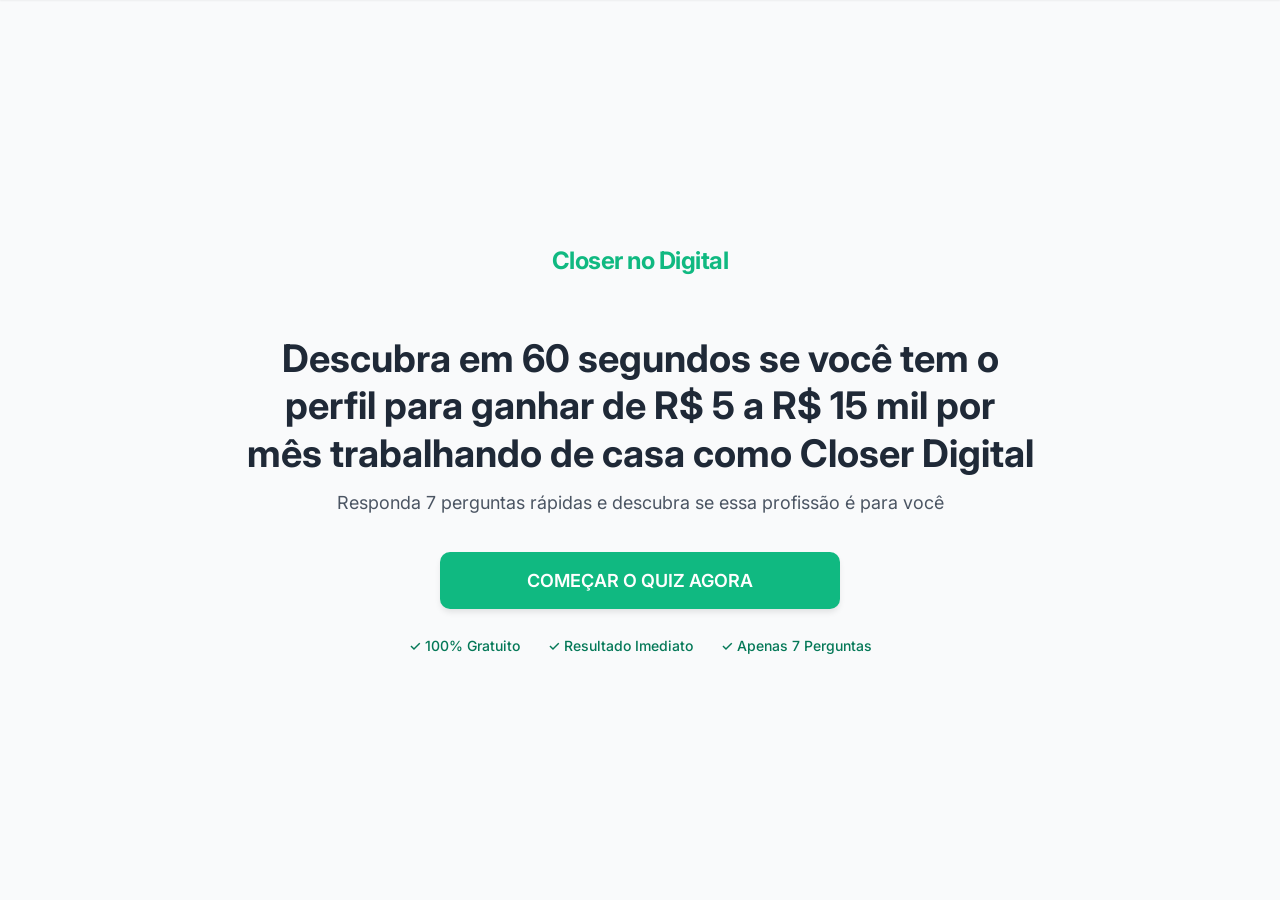
==== commit f8773f12: "perf: otimização para 100% mobile PageSpeed - Font carregada async via JS após first paint (zero ren" ====
--- a/index.html
+++ b/index.html
@@ -3,616 +3,154 @@
 <head>
   <meta charset="UTF-8">
   <meta name="viewport" content="width=device-width, initial-scale=1.0">
-  <title>Quiz - Closer Digital</title>
-  <link rel="preconnect" href="https://fonts.googleapis.com">
+  <meta name="description" content="Descubra em 60 segundos se você tem o perfil para ganhar de R$ 5 a R$ 15 mil por mês trabalhando de casa como Closer Digital. Quiz gratuito com resultado imediato.">
+  <meta name="theme-color" content="#F9FAFB">
+  <meta name="apple-mobile-web-app-capable" content="yes">
+  <meta name="apple-mobile-web-app-status-bar-style" content="default">
+  <meta name="robots" content="index, follow">
+  <title>Quiz - Closer no Digital | Descubra seu perfil</title>
   <link rel="preconnect" href="https://fonts.gstatic.com" crossorigin>
-  <link href="https://fonts.googleapis.com/css2?family=Inter:wght@400;500;600;700&display=swap" rel="stylesheet">
   <style>
-    *, *::before, *::after { margin: 0; padding: 0; box-sizing: border-box; }
-
-    body {
-      font-family: 'Inter', sans-serif;
-      background: #F9FAFB;
-      color: #1F2937;
-      -webkit-font-smoothing: antialiased;
-      overflow-x: hidden;
-    }
-
-    /* ===== SECTIONS ===== */
-    .section {
-      display: none;
-      opacity: 0;
-    }
-    .section.active {
-      display: flex;
-      animation: sectionIn 0.5s ease forwards;
-    }
-    .section.leaving {
-      animation: sectionOut 0.3s ease forwards;
-    }
-
-    @keyframes sectionIn {
-      from { opacity: 0; transform: translateY(16px); }
-      to   { opacity: 1; transform: translateY(0); }
-    }
-    @keyframes sectionOut {
-      from { opacity: 1; transform: translateY(0); }
-      to   { opacity: 0; transform: translateY(-16px); }
-    }
-
-    /* ===== PROGRESS BAR ===== */
-    .progress-bar-container {
-      position: fixed; top: 0; left: 0; right: 0;
-      background: #FFF;
-      box-shadow: 0 1px 2px 0 rgba(0,0,0,0.05);
-      z-index: 1000;
-      transform: translateY(-100%);
-      transition: transform 0.4s ease;
-    }
-    .progress-bar-container.visible {
-      transform: translateY(0);
-    }
-    .progress-bar-track {
-      width: 100%; height: 6px; background: #E5E7EB;
-    }
-    .progress-bar-fill {
-      height: 100%; background: #10B981;
-      transition: width 0.5s cubic-bezier(0.4, 0, 0.2, 1);
-      width: 0%;
-    }
-
-    /* ===== HERO ===== */
-    #hero {
-      min-height: 100vh;
-      flex-direction: column; justify-content: center; align-items: center;
-      padding: 40px 24px;
-    }
-    .hero-logo {
-      margin-bottom: 60px;
-      font-size: 24px; font-weight: 700; color: #10B981;
-      letter-spacing: -0.5px;
-    }
-    .hero-headline {
-      font-size: 38px; font-weight: 700; color: #1F2937;
-      text-align: center; line-height: 1.2; margin-bottom: 16px;
-      max-width: 800px;
-    }
-    .hero-subheadline {
-      font-size: 18px; color: #6B7280;
-      text-align: center; margin-bottom: 50px;
-      max-width: 700px;
-    }
-    .btn-start {
-      background: #10B981; color: #FFF;
-      font-size: 18px; font-weight: 600;
-      padding: 18px 48px; border-radius: 8px; border: none;
-      cursor: pointer;
-      box-shadow: 0 4px 6px -1px rgba(0,0,0,0.1), 0 2px 4px -1px rgba(0,0,0,0.06);
-      transition: all 0.3s ease;
-      font-family: 'Inter', sans-serif;
-    }
-    .btn-start:hover {
-      background: #059669; transform: translateY(-2px);
-      box-shadow: 0 10px 15px -3px rgba(0,0,0,0.1), 0 4px 6px -2px rgba(0,0,0,0.05);
-    }
-    .btn-start:active { transform: translateY(0); }
-    .trust-badges {
-      display: flex; justify-content: center; gap: 32px;
-      margin-top: 32px; font-size: 14px; color: #10B981; font-weight: 500;
-    }
-
-    /* ===== QUIZ ===== */
-    #quiz {
-      flex-direction: column; align-items: center; justify-content: center;
-      min-height: 100vh; padding: 80px 24px 40px;
-    }
-    .question-section {
-      max-width: 600px; width: 100%;
-    }
-    .question-title {
-      font-size: 28px; font-weight: 700; color: #1F2937;
-      text-align: center; margin-bottom: 48px;
-    }
-    .question-title.animate {
-      animation: fadeSlideIn 0.5s ease forwards;
-    }
-    .options-list {
-      list-style: none;
-    }
-    .option-card {
-      background: #FFF; border: 2px solid #E5E7EB;
-      padding: 20px 24px; border-radius: 12px; margin-bottom: 16px;
-      cursor: pointer; transition: all 0.25s ease;
-      display: flex; justify-content: space-between; align-items: center;
-      box-shadow: 0 1px 3px 0 rgba(0,0,0,0.1), 0 1px 2px 0 rgba(0,0,0,0.06);
-      opacity: 0; transform: translateY(12px);
-    }
-    .option-card.show {
-      opacity: 1; transform: translateY(0);
-    }
-    .option-card:hover {
-      border-color: #10B981;
-      box-shadow: 0 10px 15px -3px rgba(0,0,0,0.1), 0 4px 6px -2px rgba(0,0,0,0.05);
-      transform: translateY(-2px);
-    }
-    .option-card.selected {
-      border-color: #10B981; background: #F0FDF4;
-      transform: scale(0.98);
-    }
-    .option-card.fade-out {
-      opacity: 0; transform: translateY(-8px);
-      pointer-events: none;
-    }
-    .option-text {
-      font-size: 16px; color: #1F2937; font-weight: 400;
-      flex: 1;
-    }
-    .option-card.selected .option-text { font-weight: 600; }
-    .option-icon {
-      width: 60px; height: 60px; border-radius: 12px;
-      background: #F3F4F6; display: flex; align-items: center; justify-content: center;
-      font-size: 28px; flex-shrink: 0; margin-left: 16px;
-    }
-    .question-note {
-      font-size: 14px; color: #9CA3AF; text-align: center; margin-top: 24px;
-      opacity: 0; transition: opacity 0.4s ease 0.3s;
-    }
-    .question-note.show { opacity: 1; }
-
-    /* ===== LOADING ===== */
-    #loading {
-      background: #F9FAFB; min-height: 100vh;
-      flex-direction: column; justify-content: center; align-items: center;
-      padding: 40px 20px;
-    }
-    .loading-logo {
-      margin-bottom: 60px;
-      font-size: 24px; font-weight: 700; color: #10B981;
-      letter-spacing: -0.5px;
-    }
-    .spinner {
-      width: 60px; height: 60px; margin-bottom: 40px;
-      border: 4px solid #E5E7EB; border-top-color: #10B981;
-      border-radius: 50%; animation: spin 1s linear infinite;
-    }
-    .loading-text {
-      font-size: 20px; color: #1F2937; font-weight: 600;
-      text-align: center; min-height: 30px;
-      transition: opacity 0.3s ease;
-    }
-    .loading-bar-track {
-      width: 100%; max-width: 400px; height: 4px;
-      background: #E5E7EB; border-radius: 4px; overflow: hidden; margin-top: 40px;
-    }
-    .loading-bar-fill {
-      height: 100%; background: #10B981; border-radius: 4px;
-      width: 0%; transition: width 0.1s linear;
-    }
-
-    /* ===== RESULT ===== */
-    #result {
-      background: #F9FAFB; min-height: 100vh;
-      flex-direction: column; align-items: center;
-      padding: 60px 24px;
-    }
-    .result-logo {
-      margin-bottom: 50px;
-      font-size: 24px; font-weight: 700; color: #10B981;
-      letter-spacing: -0.5px;
-    }
-    .result-badge {
-      width: 80px; height: 80px; border-radius: 50%;
-      display: flex; align-items: center; justify-content: center;
-      font-size: 40px; margin-bottom: 30px; border: 3px solid;
-      animation: badgePop 0.6s cubic-bezier(0.175, 0.885, 0.32, 1.275) forwards;
-    }
-    .result-badge.qualified { background: #ECFDF5; color: #10B981; border-color: #10B981; }
-    .result-badge.partial { background: #FFF7ED; color: #F59E0B; border-color: #F59E0B; }
-    .result-badge.disqualified { background: #FEF2F2; color: #EF4444; border-color: #EF4444; }
-
-    .result-headline {
-      font-size: 36px; font-weight: 700; text-align: center;
-      margin-bottom: 16px; max-width: 700px;
-      animation: fadeSlideIn 0.8s ease 0.2s both;
-    }
-    .result-headline.qualified { color: #10B981; }
-    .result-headline.partial { color: #F59E0B; }
-    .result-headline.disqualified { color: #EF4444; }
-
-    .result-subheadline {
-      font-size: 18px; color: #6B7280; text-align: center;
-      margin-bottom: 50px; max-width: 600px;
-      animation: fadeSlideIn 0.8s ease 0.4s both;
-    }
-    .vsl-container {
-      max-width: 900px; width: 100%; margin-bottom: 50px;
-      border-radius: 16px; overflow: hidden;
-      box-shadow: 0 20px 25px -5px rgba(0,0,0,0.1), 0 10px 10px -5px rgba(0,0,0,0.04);
-      background: #000; aspect-ratio: 16/9;
-      display: flex; align-items: center; justify-content: center;
-      color: #FFF; font-size: 18px;
-      animation: fadeSlideIn 0.8s ease 0.5s both;
-    }
-    .btn-cta {
-      background: #10B981; color: #FFF;
-      font-size: 20px; font-weight: 600;
-      padding: 20px 48px; border-radius: 12px; border: none;
-      cursor: pointer;
-      box-shadow: 0 10px 15px -3px rgba(0,0,0,0.1), 0 4px 6px -2px rgba(0,0,0,0.05);
-      max-width: 500px; width: 100%;
-      text-align: center; font-family: 'Inter', sans-serif;
-      transition: all 0.3s ease; text-decoration: none;
-      animation: fadeSlideIn 0.8s ease 0.6s both;
-    }
-    .btn-cta:hover {
-      background: #059669; transform: translateY(-3px);
-      box-shadow: 0 20px 25px -5px rgba(0,0,0,0.1), 0 10px 10px -5px rgba(0,0,0,0.04);
-    }
-    .btn-cta:active { transform: translateY(0); }
-    .guarantee-text {
-      font-size: 14px; color: #6B7280; text-align: center; margin-top: 20px;
-      animation: fadeSlideIn 0.8s ease 0.7s both;
-    }
-
-    /* ===== ANIMATIONS ===== */
-    @keyframes fadeSlideIn {
-      from { opacity: 0; transform: translateY(20px); }
-      to   { opacity: 1; transform: translateY(0); }
-    }
-    @keyframes badgePop {
-      0%   { opacity: 0; transform: scale(0.3); }
-      50%  { opacity: 1; transform: scale(1.1); }
-      100% { transform: scale(1); }
-    }
-    @keyframes spin {
-      to { transform: rotate(360deg); }
-    }
-
-    /* ===== MOBILE ===== */
-    @media (max-width: 768px) {
-      .hero-headline { font-size: 28px; }
-      .hero-subheadline { font-size: 16px; }
-      .btn-start { padding: 16px 36px; font-size: 16px; }
-      .trust-badges { flex-direction: column; align-items: center; gap: 12px; }
-      .question-title { font-size: 22px; margin-bottom: 32px; }
-      #quiz { padding: 80px 16px 40px; }
-      .option-card { padding: 16px 18px; }
-      .option-text { font-size: 15px; }
-      .option-icon { width: 50px; height: 50px; font-size: 22px; }
-      .result-headline { font-size: 28px; }
-      .result-subheadline { font-size: 16px; }
-      .btn-cta { font-size: 18px; padding: 18px 32px; }
-    }
+    *,*::before,*::after{margin:0;padding:0;box-sizing:border-box}
+    *{-webkit-tap-highlight-color:transparent}
+    html{height:100%;-webkit-text-size-adjust:100%}
+    body{font-family:-apple-system,BlinkMacSystemFont,'Segoe UI',Roboto,sans-serif;background:#F9FAFB;color:#1F2937;-webkit-font-smoothing:antialiased;overflow-x:hidden;min-height:100%;min-height:100dvh;overscroll-behavior-y:contain}
+    body.fonts-loaded{font-family:'Inter',-apple-system,BlinkMacSystemFont,'Segoe UI',Roboto,sans-serif}
+    .section{display:none;opacity:0}.section.active{display:flex;animation:si .4s ease forwards}.section.leaving{animation:so .25s ease forwards}
+    @keyframes si{from{opacity:0;transform:translateY(12px)}to{opacity:1;transform:translateY(0)}}
+    @keyframes so{from{opacity:1;transform:translateY(0)}to{opacity:0;transform:translateY(-12px)}}
+    .progress-bar-container{position:fixed;top:0;left:0;right:0;background:#FFF;box-shadow:0 1px 2px rgba(0,0,0,.05);z-index:1000;transform:translateY(-100%);transition:transform .4s ease;padding-top:env(safe-area-inset-top,0)}
+    .progress-bar-container.visible{transform:translateY(0)}
+    .progress-bar-track{width:100%;height:5px;background:#E5E7EB}
+    .progress-bar-fill{height:100%;background:#10B981;transition:width .5s cubic-bezier(.4,0,.2,1);width:0}
+    #hero{min-height:100vh;min-height:100dvh;flex-direction:column;justify-content:center;align-items:center;padding:24px 20px;padding-top:max(24px,env(safe-area-inset-top,24px));padding-bottom:max(24px,env(safe-area-inset-bottom,24px))}
+    .hero-logo{margin-bottom:40px;font-size:20px;font-weight:700;color:#10B981;letter-spacing:-.5px}
+    .hero-headline{font-size:clamp(24px,6vw,38px);font-weight:700;color:#1F2937;text-align:center;line-height:1.25;margin-bottom:12px;max-width:800px;padding:0 4px}
+    .hero-subheadline{font-size:clamp(15px,3.5vw,18px);color:#4B5563;text-align:center;margin-bottom:36px;max-width:700px;line-height:1.5;padding:0 4px}
+    .btn-start{background:#10B981;color:#FFF;font-size:16px;font-weight:600;padding:16px 40px;border-radius:10px;border:none;cursor:pointer;box-shadow:0 4px 6px -1px rgba(0,0,0,.1);transition:background .2s ease;font-family:inherit;min-height:52px;width:100%;max-width:340px;touch-action:manipulation}
+    .btn-start:active{background:#059669}
+    .trust-badges{display:flex;flex-direction:column;align-items:center;gap:8px;margin-top:28px;font-size:13px;color:#047857;font-weight:500}
+    .sr-only{position:absolute;width:1px;height:1px;padding:0;margin:-1px;overflow:hidden;clip:rect(0,0,0,0);white-space:nowrap;border:0}
+    @media(hover:hover){.btn-start:hover{background:#059669}}
+    @media(min-width:481px){.hero-logo{font-size:24px;margin-bottom:52px}.btn-start{font-size:18px;padding:18px 48px;max-width:400px}.trust-badges{flex-direction:row;gap:28px;font-size:14px}}
+    @media(min-width:769px){#hero{padding:48px 32px}.hero-logo{margin-bottom:60px}}
   </style>
 </head>
 <body>
 
-  <!-- Progress Bar -->
-  <div class="progress-bar-container" id="progressBar">
-    <div class="progress-bar-track">
-      <div class="progress-bar-fill" id="progressFill"></div>
-    </div>
+  <div class="progress-bar-container" id="progressBar" role="progressbar" aria-valuemin="0" aria-valuemax="100" aria-valuenow="0" aria-label="Progresso do quiz">
+    <div class="progress-bar-track"><div class="progress-bar-fill" id="progressFill"></div></div>
   </div>
 
-  <!-- Hero -->
-  <div class="section active" id="hero">
-    <div class="hero-logo">CLOSER DIGITAL</div>
-    <h1 class="hero-headline">Descubra em 60 segundos se você tem o perfil para ganhar de R$ 5 a R$ 15 mil por mês trabalhando de casa como Closer Digital</h1>
-    <p class="hero-subheadline">Responda 7 perguntas rápidas e descubra se essa profissão é para você</p>
-    <button class="btn-start" id="btnStart">COMEÇAR O QUIZ AGORA</button>
-    <div class="trust-badges">
-      <span>✓ 100% Gratuito</span>
-      <span>✓ Resultado Imediato</span>
-      <span>✓ Apenas 7 Perguntas</span>
-    </div>
-  </div>
+  <main>
+    <section class="section active" id="hero" aria-label="Início do quiz">
+      <div class="hero-logo" aria-hidden="true">Closer no Digital</div>
+      <h1 class="hero-headline">Descubra em 60 segundos se você tem o perfil para ganhar de R$ 5 a R$ 15 mil por mês trabalhando de casa como Closer Digital</h1>
+      <p class="hero-subheadline">Responda 7 perguntas rápidas e descubra se essa profissão é para você</p>
+      <button class="btn-start" id="btnStart" type="button">COMEÇAR O QUIZ AGORA</button>
+      <div class="trust-badges" aria-label="Informações do quiz">
+        <span>✓ 100% Gratuito</span>
+        <span>✓ Resultado Imediato</span>
+        <span>✓ Apenas 7 Perguntas</span>
+      </div>
+    </section>
 
-  <!-- Questions -->
-  <div class="section" id="quiz">
-    <div class="question-section">
-      <h2 class="question-title" id="questionTitle"></h2>
-      <ul class="options-list" id="optionsList"></ul>
-      <p class="question-note" id="questionNote">Selecione a opção que melhor descreve você</p>
-    </div>
-  </div>
+    <section class="section" id="quiz" aria-label="Perguntas do quiz">
+      <div class="question-section">
+        <p class="question-counter" id="questionCounter" aria-live="polite"></p>
+        <h2 class="question-title" id="questionTitle"></h2>
+        <ul class="options-list" id="optionsList" role="listbox" aria-label="Opções de resposta"></ul>
+        <p class="question-note" id="questionNote">Selecione a opção que melhor descreve você</p>
+      </div>
+    </section>
 
-  <!-- Loading -->
-  <div class="section" id="loading">
-    <div class="loading-logo">CLOSER DIGITAL</div>
-    <div class="spinner"></div>
-    <div class="loading-text" id="loadingText"></div>
-    <div class="loading-bar-track">
-      <div class="loading-bar-fill" id="loadingBarFill"></div>
-    </div>
-  </div>
+    <section class="section" id="loading" aria-label="Calculando resultado" aria-live="polite">
+      <div class="loading-logo" aria-hidden="true">Closer no Digital</div>
+      <div class="spinner" role="status" aria-label="Carregando"><span class="sr-only">Carregando resultado...</span></div>
+      <div class="loading-text" id="loadingText" aria-live="polite"></div>
+      <div class="loading-bar-track-l" role="progressbar" aria-label="Progresso do carregamento"><div class="loading-bar-fill-l" id="loadingBarFill"></div></div>
+    </section>
 
-  <!-- Result -->
-  <div class="section" id="result">
-    <div class="result-logo">CLOSER DIGITAL</div>
-    <div class="result-badge" id="resultBadge"></div>
-    <h2 class="result-headline" id="resultHeadline"></h2>
-    <p class="result-subheadline" id="resultSubheadline"></p>
-    <div class="vsl-container" id="vslContainer">
-      [INSIRA SEU VÍDEO VSL AQUI]
-    </div>
-    <a href="#checkout" class="btn-cta">GARANTIR MINHA VAGA POR R$ 47</a>
-    <p class="guarantee-text">🛡️ Garantia de 7 dias ou seu dinheiro de volta</p>
-  </div>
+    <section class="section" id="result" aria-label="Resultado do quiz">
+      <div class="result-logo" aria-hidden="true">Closer no Digital</div>
+      <div class="result-badge" id="resultBadge" aria-hidden="true"></div>
+      <h2 class="result-headline" id="resultHeadline"></h2>
+      <p class="result-subheadline" id="resultSubheadline"></p>
+      <div class="vsl-container" id="vslContainer">[INSIRA SEU VÍDEO VSL AQUI]</div>
+      <a href="#checkout" class="btn-cta" role="button" rel="noopener">GARANTIR MINHA VAGA POR R$ 47</a>
+      <p class="guarantee-text">Garantia de 7 dias ou seu dinheiro de volta</p>
+    </section>
+  </main>
+
+  <style>
+    #quiz{flex-direction:column;align-items:center;min-height:100vh;min-height:100dvh;padding:calc(20px + env(safe-area-inset-top,0)) 16px 24px;padding-bottom:max(24px,env(safe-area-inset-bottom,24px));overflow-y:auto;-webkit-overflow-scrolling:touch}
+    .question-section{max-width:560px;width:100%;display:flex;flex-direction:column;justify-content:center;flex:1;padding-top:16px}
+    .question-counter{font-size:13px;font-weight:600;color:#047857;text-align:center;margin-bottom:8px;letter-spacing:.5px}
+    .question-title{font-size:clamp(20px,5vw,26px);font-weight:700;color:#1F2937;text-align:center;margin-bottom:28px;line-height:1.3;padding:0 4px}
+    .question-title.animate{animation:fs .4s ease forwards}
+    .options-list{list-style:none}
+    .option-card{background:#FFF;border:2px solid #E5E7EB;padding:14px 16px;border-radius:12px;margin-bottom:10px;cursor:pointer;transition:opacity .3s ease,transform .3s ease,border-color .2s ease,background .2s ease;display:flex;justify-content:space-between;align-items:center;box-shadow:0 1px 2px rgba(0,0,0,.06);opacity:0;transform:translateY(10px);min-height:48px;touch-action:manipulation;-webkit-user-select:none;user-select:none}
+    .option-card.show{opacity:1;transform:translateY(0)}
+    .option-card:active{transform:scale(.98)!important;border-color:#10B981}
+    .option-card.selected{border-color:#10B981;background:#F0FDF4;transform:scale(.97)}
+    .option-card.fade-out{opacity:0;transform:translateY(-6px);pointer-events:none}
+    .option-text{font-size:15px;color:#1F2937;font-weight:400;flex:1;line-height:1.4}
+    .option-card.selected .option-text{font-weight:600}
+    .option-icon{width:44px;height:44px;border-radius:10px;background:#F3F4F6;display:flex;align-items:center;justify-content:center;font-size:22px;flex-shrink:0;margin-left:12px}
+    .question-note{font-size:13px;color:#6B7280;text-align:center;margin-top:16px;padding-bottom:8px;opacity:0;transition:opacity .4s ease .2s}
+    .question-note.show{opacity:1}
+    #loading{background:#F9FAFB;min-height:100vh;min-height:100dvh;flex-direction:column;justify-content:center;align-items:center;padding:40px 20px}
+    .loading-logo{margin-bottom:48px;font-size:20px;font-weight:700;color:#10B981;letter-spacing:-.5px}
+    .spinner{width:48px;height:48px;margin-bottom:32px;border:3px solid #E5E7EB;border-top-color:#10B981;border-radius:50%;animation:sp .8s linear infinite}
+    .loading-text{font-size:17px;color:#1F2937;font-weight:600;text-align:center;min-height:26px;transition:opacity .3s ease;padding:0 16px}
+    .loading-bar-track-l{width:100%;max-width:300px;height:3px;background:#E5E7EB;border-radius:3px;overflow:hidden;margin-top:32px}
+    .loading-bar-fill-l{height:100%;background:#10B981;border-radius:3px;width:0}
+    #result{background:#F9FAFB;min-height:100vh;min-height:100dvh;flex-direction:column;align-items:center;padding:40px 20px;padding-top:max(40px,env(safe-area-inset-top,40px));padding-bottom:max(32px,env(safe-area-inset-bottom,32px));overflow-y:auto;-webkit-overflow-scrolling:touch}
+    .result-logo{margin-bottom:32px;font-size:20px;font-weight:700;color:#10B981;letter-spacing:-.5px}
+    .result-badge{width:68px;height:68px;border-radius:50%;display:flex;align-items:center;justify-content:center;font-size:34px;margin-bottom:24px;border:3px solid;animation:bp .6s cubic-bezier(.175,.885,.32,1.275) forwards}
+    .result-badge.qualified{background:#ECFDF5;color:#047857;border-color:#10B981}
+    .result-badge.partial{background:#FFF7ED;color:#B45309;border-color:#F59E0B}
+    .result-badge.disqualified{background:#FEF2F2;color:#DC2626;border-color:#EF4444}
+    .result-headline{font-size:clamp(22px,5.5vw,34px);font-weight:700;text-align:center;margin-bottom:12px;max-width:600px;line-height:1.25;animation:fs .8s ease .2s both;padding:0 4px}
+    .result-headline.qualified{color:#047857}.result-headline.partial{color:#B45309}.result-headline.disqualified{color:#DC2626}
+    .result-subheadline{font-size:clamp(14px,3.5vw,17px);color:#4B5563;text-align:center;margin-bottom:32px;max-width:500px;line-height:1.5;animation:fs .8s ease .4s both;padding:0 4px}
+    .vsl-container{max-width:800px;width:100%;margin-bottom:32px;border-radius:12px;overflow:hidden;box-shadow:0 10px 20px -5px rgba(0,0,0,.1);background:#000;aspect-ratio:16/9;display:flex;align-items:center;justify-content:center;color:#FFF;font-size:15px;animation:fs .8s ease .5s both}
+    .btn-cta{background:#10B981;color:#FFF;font-size:17px;font-weight:600;padding:16px 32px;border-radius:12px;border:none;cursor:pointer;box-shadow:0 4px 12px -2px rgba(16,185,129,.4);max-width:400px;width:100%;text-align:center;font-family:inherit;transition:background .2s ease;text-decoration:none;animation:fs .8s ease .6s both;min-height:52px;display:flex;align-items:center;justify-content:center;touch-action:manipulation}
+    .btn-cta:active{background:#059669}
+    .guarantee-text{font-size:13px;color:#4B5563;text-align:center;margin-top:16px;animation:fs .8s ease .7s both}
+    @keyframes fs{from{opacity:0;transform:translateY(16px)}to{opacity:1;transform:translateY(0)}}
+    @keyframes bp{0%{opacity:0;transform:scale(.3)}50%{opacity:1;transform:scale(1.1)}100%{transform:scale(1)}}
+    @keyframes sp{to{transform:rotate(360deg)}}
+    @media(hover:hover){.option-card:hover{border-color:#10B981;box-shadow:0 4px 8px -2px rgba(0,0,0,.1)}.btn-cta:hover{background:#059669}}
+    @media(prefers-reduced-motion:reduce){*,*::before,*::after{animation-duration:.01ms!important;transition-duration:.01ms!important}}
+    @media(min-width:481px){.question-title{margin-bottom:36px}.option-card{padding:18px 22px;margin-bottom:14px}.option-text{font-size:16px}.option-icon{width:56px;height:56px;font-size:26px}#quiz{padding-top:calc(32px + env(safe-area-inset-top,0))}.question-section{padding-top:24px}.result-badge{width:80px;height:80px;font-size:40px}.btn-cta{font-size:20px;padding:20px 48px}.vsl-container{border-radius:16px;margin-bottom:44px}}
+    @media(min-width:769px){.question-section{justify-content:center}#result{padding:60px 32px}}
+  </style>
 
   <script>
-    const questions = [
-      {
-        title: "Qual é a sua situação profissional hoje?",
-        options: [
-          { text: "Trabalho com carteira assinada (CLT)", icon: "💼", points: 10 },
-          { text: "Sou autônomo/freelancer", icon: "💻", points: 10 },
-          { text: "Estou desempregado(a)", icon: "🔍", points: 10 },
-          { text: "Tenho um negócio próprio", icon: "🏢", points: 10 },
-          { text: "Sou estudante", icon: "📚", points: 10 }
-        ]
-      },
-      {
-        title: "Quanto você ganha por mês atualmente?",
-        options: [
-          { text: "Menos de R$ 2.000", icon: "💰", points: 10 },
-          { text: "De R$ 2.000 a R$ 4.000", icon: "💰", points: 10 },
-          { text: "De R$ 4.000 a R$ 6.000", icon: "💰", points: 10 },
-          { text: "De R$ 6.000 a R$ 10.000", icon: "💰", points: 10 },
-          { text: "Mais de R$ 10.000", icon: "💰", points: 10 }
-        ]
-      },
-      {
-        title: "Quanto tempo por dia você poderia dedicar a uma nova atividade?",
-        options: [
-          { text: "Menos de 1 hora", icon: "⏰", points: 5 },
-          { text: "De 1 a 2 horas", icon: "⏰", points: 10 },
-          { text: "De 2 a 4 horas", icon: "⏰", points: 15 },
-          { text: "De 4 a 6 horas", icon: "⏰", points: 15 },
-          { text: "Mais de 6 horas (dedicação total)", icon: "⏰", points: 15 }
-        ]
-      },
-      {
-        title: "Você já ouviu falar sobre a profissão de Closer Digital?",
-        options: [
-          { text: "Nunca ouvi falar", icon: "🤔", points: 10 },
-          { text: "Já ouvi, mas não sei direito o que é", icon: "💡", points: 10 },
-          { text: "Sei o que é, mas nunca tentei", icon: "📖", points: 15 },
-          { text: "Já tentei, mas sem sucesso", icon: "🔄", points: 15 },
-          { text: "Já trabalho como closer", icon: "🎯", points: 15 }
-        ]
-      },
-      {
-        title: "Como você se sente ao falar com pessoas desconhecidas?",
-        options: [
-          { text: "Muito desconfortável, evito ao máximo", icon: "😰", points: 5 },
-          { text: "Um pouco nervoso(a), mas consigo", icon: "😊", points: 10 },
-          { text: "Normal, não tenho dificuldade", icon: "🤝", points: 15 },
-          { text: "Adoro conversar com pessoas novas", icon: "⭐", points: 15 }
-        ]
-      },
-      {
-        title: "Quanto você estaria disposto(a) a investir em sua formação profissional?",
-        options: [
-          { text: "Não posso investir nada agora", icon: "🚫", points: 0, disqualifying: true },
-          { text: "Até R$ 100", icon: "💵", points: 10 },
-          { text: "De R$ 100 a R$ 500", icon: "💵", points: 15 },
-          { text: "De R$ 500 a R$ 1.000", icon: "💵", points: 15 },
-          { text: "Mais de R$ 1.000 se valer a pena", icon: "💵", points: 15 }
-        ]
-      },
-      {
-        title: "Qual frase mais te representa?",
-        options: [
-          { text: "Quero uma renda extra sem sair de casa", icon: "🏠", points: 10 },
-          { text: "Quero trocar meu emprego por algo melhor", icon: "🔀", points: 15 },
-          { text: "Quero uma profissão com ganhos ilimitados", icon: "🚀", points: 15 },
-          { text: "Quero ajudar pessoas enquanto ganho bem", icon: "❤️", points: 15 },
-          { text: "Só estou curioso(a) mesmo", icon: "👀", points: 5 }
-        ]
-      }
-    ];
+    var defined=false;var questions=[{title:"Qual é a sua situação profissional hoje?",options:[{t:"Trabalho com carteira assinada (CLT)",i:"💼",p:10},{t:"Sou autônomo/freelancer",i:"💻",p:10},{t:"Estou desempregado(a)",i:"🔍",p:10},{t:"Tenho um negócio próprio",i:"🏢",p:10},{t:"Sou estudante",i:"📚",p:10}]},{title:"Quanto você ganha por mês atualmente?",options:[{t:"Menos de R$ 2.000",i:"💰",p:10},{t:"De R$ 2.000 a R$ 4.000",i:"💰",p:10},{t:"De R$ 4.000 a R$ 6.000",i:"💰",p:10},{t:"De R$ 6.000 a R$ 10.000",i:"💰",p:10},{t:"Mais de R$ 10.000",i:"💰",p:10}]},{title:"Quanto tempo por dia você poderia dedicar a uma nova atividade?",options:[{t:"Menos de 1 hora",i:"⏰",p:5},{t:"De 1 a 2 horas",i:"⏰",p:10},{t:"De 2 a 4 horas",i:"⏰",p:15},{t:"De 4 a 6 horas",i:"⏰",p:15},{t:"Mais de 6 horas (dedicação total)",i:"⏰",p:15}]},{title:"Você já ouviu falar sobre a profissão de Closer Digital?",options:[{t:"Nunca ouvi falar",i:"🤔",p:10},{t:"Já ouvi, mas não sei direito o que é",i:"💡",p:10},{t:"Sei o que é, mas nunca tentei",i:"📖",p:15},{t:"Já tentei, mas sem sucesso",i:"🔄",p:15},{t:"Já trabalho como closer",i:"🎯",p:15}]},{title:"Como você se sente ao falar com pessoas desconhecidas?",options:[{t:"Muito desconfortável, evito ao máximo",i:"😰",p:5},{t:"Um pouco nervoso(a), mas consigo",i:"😊",p:10},{t:"Normal, não tenho dificuldade",i:"🤝",p:15},{t:"Adoro conversar com pessoas novas",i:"⭐",p:15}]},{title:"Quanto você estaria disposto(a) a investir em sua formação profissional?",options:[{t:"Não posso investir nada agora",i:"🚫",p:0,d:1},{t:"Até R$ 100",i:"💵",p:10},{t:"De R$ 100 a R$ 500",i:"💵",p:15},{t:"De R$ 500 a R$ 1.000",i:"💵",p:15},{t:"Mais de R$ 1.000 se valer a pena",i:"💵",p:15}]},{title:"Qual frase mais te representa?",options:[{t:"Quero uma renda extra sem sair de casa",i:"🏠",p:10},{t:"Quero trocar meu emprego por algo melhor",i:"🔀",p:15},{t:"Quero uma profissão com ganhos ilimitados",i:"🚀",p:15},{t:"Quero ajudar pessoas enquanto ganho bem",i:"❤️",p:15},{t:"Só estou curioso(a) mesmo",i:"👀",p:5}]}];
+    var cq=0,tp=0,hd=false,isTr=false;
+    var g=function(id){return document.getElementById(id)};
+    var pB=g('progressBar'),pF=g('progressFill'),qC=g('questionCounter'),qT=g('questionTitle'),oL=g('optionsList'),qN=g('questionNote'),lT=g('loadingText'),lB=g('loadingBarFill');
 
-    let currentQuestion = 0;
-    let totalPoints = 0;
-    let hasDisqualifying = false;
-    let isTransitioning = false;
+    function tt(tid){return new Promise(function(res){var c=document.querySelector('.section.active'),t=g(tid);if(c){c.classList.add('leaving');c.addEventListener('animationend',function(){c.classList.remove('active','leaving');t.classList.add('active');window.scrollTo(0,0);t.addEventListener('animationend',function(){res()},{once:true})},{once:true})}else{t.classList.add('active');res()}})}
 
-    // Cache DOM elements
-    const $progressBar = document.getElementById('progressBar');
-    const $progressFill = document.getElementById('progressFill');
-    const $questionTitle = document.getElementById('questionTitle');
-    const $optionsList = document.getElementById('optionsList');
-    const $questionNote = document.getElementById('questionNote');
-    const $loadingText = document.getElementById('loadingText');
-    const $loadingBarFill = document.getElementById('loadingBarFill');
+    function up(){var p=Math.round((cq+1)/questions.length*100);pF.style.width=p+'%';pB.setAttribute('aria-valuenow',p)}
 
-    function transitionTo(targetId) {
-      return new Promise(resolve => {
-        const current = document.querySelector('.section.active');
-        const target = document.getElementById(targetId);
+    function rq(){var q=questions[cq];qC.textContent='Pergunta '+(cq+1)+' de '+questions.length;qT.textContent=q.title;qT.classList.remove('animate');void qT.offsetHeight;qT.classList.add('animate');qN.classList.remove('show');void qN.offsetHeight;qN.classList.add('show');oL.innerHTML='';q.options.forEach(function(o,i){var li=document.createElement('li');li.className='option-card';li.setAttribute('role','option');li.setAttribute('tabindex','0');li.setAttribute('aria-label',o.t);li.innerHTML='<span class="option-text">'+o.t+'</span><span class="option-icon" aria-hidden="true">'+o.i+'</span>';li.addEventListener('click',function(){so(i)},{passive:true});li.addEventListener('keydown',function(e){if(e.key==='Enter'||e.key===' '){e.preventDefault();so(i)}});oL.appendChild(li);requestAnimationFrame(function(){setTimeout(function(){li.style.transition='opacity .3s ease,transform .3s ease';li.classList.add('show')},i*50)})});up();g('quiz').scrollTop=0}
 
-        if (current) {
-          current.classList.add('leaving');
-          current.addEventListener('animationend', function handler() {
-            current.removeEventListener('animationend', handler);
-            current.classList.remove('active', 'leaving');
-            target.classList.add('active');
-            target.addEventListener('animationend', function h2() {
-              target.removeEventListener('animationend', h2);
-              resolve();
-            }, { once: true });
-          }, { once: true });
-        } else {
-          target.classList.add('active');
-          resolve();
-        }
-      });
-    }
+    function so(idx){if(isTr)return;isTr=true;var o=questions[cq].options[idx];tp+=o.p;if(o.d)hd=true;var cards=oL.querySelectorAll('.option-card');cards[idx].classList.add('selected');setTimeout(function(){cards.forEach(function(c,i){setTimeout(function(){c.classList.add('fade-out')},i*30)});setTimeout(function(){cq++;if(cq<questions.length){rq();isTr=false}else{sl()}},cards.length*30+150)},250)}
 
-    function updateProgress() {
-      const pct = ((currentQuestion + 1) / questions.length) * 100;
-      $progressFill.style.width = pct + '%';
-    }
+    function sq(){tt('quiz').then(function(){pB.classList.add('visible');rq()})}
 
-    function renderQuestion(fadeIn) {
-      const q = questions[currentQuestion];
+    function sl(){pB.classList.remove('visible');tt('loading').then(function(){var txts=["Analisando suas respostas...","Calculando seu perfil ideal...","Preparando seu resultado..."];var durs=[1800,1800,1400];var td=5000;var el=0;txts.forEach(function(txt,i){setTimeout(function(){lT.style.opacity='0';setTimeout(function(){lT.textContent=txt;lT.style.opacity='1'},150)},el);el+=durs[i]});var st=null;function ab(ts){if(!st)st=ts;var pr=Math.min((ts-st)/td,1);lB.style.width=(pr*100)+'%';if(pr<1)requestAnimationFrame(ab)}requestAnimationFrame(ab);setTimeout(sr,td)})}
 
-      // Title
-      $questionTitle.textContent = q.title;
-      $questionTitle.classList.remove('animate');
-      void $questionTitle.offsetHeight;
-      $questionTitle.classList.add('animate');
+    function sr(){var pf;if(hd||tp<50)pf='disqualified';else if(tp<80)pf='partial';else pf='qualified';var d={qualified:{ic:'✓',h:'PARABÉNS! Você tem o perfil IDEAL para ser Closer Digital',s:'Assista o vídeo abaixo e descubra como começar nessa profissão AGORA'},partial:{ic:'⚠',h:'Você TEM potencial, mas precisa trabalhar alguns pontos',s:'Assista o vídeo e descubra como superar esses obstáculos'},disqualified:{ic:'✕',h:'Essa profissão pode NÃO ser para você no momento',s:'Antes de desistir, assista esse vídeo. Talvez eu esteja errado.'}};var r=d[pf];g('resultBadge').className='result-badge '+pf;g('resultBadge').textContent=r.ic;g('resultHeadline').className='result-headline '+pf;g('resultHeadline').textContent=r.h;g('resultSubheadline').textContent=r.s;tt('result')}
 
-      // Note
-      $questionNote.classList.remove('show');
-      void $questionNote.offsetHeight;
-      $questionNote.classList.add('show');
+    g('btnStart').addEventListener('click',sq,{passive:true});
 
-      // Options
-      $optionsList.innerHTML = '';
-      q.options.forEach((opt, i) => {
-        const li = document.createElement('li');
-        li.className = 'option-card';
-        li.innerHTML = `
-          <span class="option-text">${opt.text}</span>
-          <span class="option-icon">${opt.icon}</span>
-        `;
-        li.addEventListener('click', () => selectOption(i));
-        $optionsList.appendChild(li);
-
-        // Staggered entrance
-        requestAnimationFrame(() => {
-          setTimeout(() => {
-            li.style.transition = 'opacity 0.35s ease, transform 0.35s ease';
-            li.classList.add('show');
-          }, i * 60);
-        });
-      });
-
-      updateProgress();
-    }
-
-    function selectOption(index) {
-      if (isTransitioning) return;
-      isTransitioning = true;
-
-      const opt = questions[currentQuestion].options[index];
-      totalPoints += opt.points;
-      if (opt.disqualifying) hasDisqualifying = true;
-
-      // Visual feedback on selected
-      const cards = $optionsList.querySelectorAll('.option-card');
-      cards[index].classList.add('selected');
-
-      // Fade out all cards after brief pause
-      setTimeout(() => {
-        cards.forEach((card, i) => {
-          setTimeout(() => {
-            card.classList.add('fade-out');
-          }, i * 40);
-        });
-
-        // Next question after fade-out
-        setTimeout(() => {
-          currentQuestion++;
-          if (currentQuestion < questions.length) {
-            renderQuestion(true);
-            isTransitioning = false;
-          } else {
-            showLoading();
-          }
-        }, cards.length * 40 + 200);
-      }, 300);
-    }
-
-    function startQuiz() {
-      transitionTo('quiz').then(() => {
-        $progressBar.classList.add('visible');
-        renderQuestion(true);
-      });
-    }
-
-    function showLoading() {
-      $progressBar.classList.remove('visible');
-      transitionTo('loading').then(() => {
-        const texts = [
-          "Analisando suas respostas...",
-          "Calculando seu perfil ideal...",
-          "Preparando seu resultado..."
-        ];
-        const durations = [1800, 1800, 1400];
-        const totalDuration = durations.reduce((a, b) => a + b, 0);
-
-        let elapsed = 0;
-        texts.forEach((txt, i) => {
-          setTimeout(() => {
-            $loadingText.style.opacity = '0';
-            setTimeout(() => {
-              $loadingText.textContent = txt;
-              $loadingText.style.opacity = '1';
-            }, 200);
-          }, elapsed);
-          elapsed += durations[i];
-        });
-
-        // Smooth bar animation
-        let startTime = null;
-        function animateBar(ts) {
-          if (!startTime) startTime = ts;
-          const progress = Math.min((ts - startTime) / totalDuration, 1);
-          $loadingBarFill.style.width = (progress * 100) + '%';
-          if (progress < 1) requestAnimationFrame(animateBar);
-        }
-        requestAnimationFrame(animateBar);
-
-        setTimeout(showResult, totalDuration);
-      });
-    }
-
-    function showResult() {
-      let profile;
-      if (hasDisqualifying || totalPoints < 50) {
-        profile = 'disqualified';
-      } else if (totalPoints < 80) {
-        profile = 'partial';
-      } else {
-        profile = 'qualified';
-      }
-
-      const data = {
-        qualified: {
-          icon: '✓',
-          headline: 'PARABÉNS! Você tem o perfil IDEAL para ser Closer Digital',
-          sub: 'Assista o vídeo abaixo e descubra como começar nessa profissão AGORA'
-        },
-        partial: {
-          icon: '⚠',
-          headline: 'Você TEM potencial, mas precisa trabalhar alguns pontos',
-          sub: 'Assista o vídeo e descubra como superar esses obstáculos'
-        },
-        disqualified: {
-          icon: '✕',
-          headline: 'Essa profissão pode NÃO ser para você no momento',
-          sub: 'Antes de desistir, assista esse vídeo. Talvez eu esteja errado.'
-        }
-      };
-
-      const d = data[profile];
-      const $badge = document.getElementById('resultBadge');
-      const $headline = document.getElementById('resultHeadline');
-      const $sub = document.getElementById('resultSubheadline');
-
-      $badge.className = 'result-badge ' + profile;
-      $badge.textContent = d.icon;
-      $headline.className = 'result-headline ' + profile;
-      $headline.textContent = d.headline;
-      $sub.textContent = d.sub;
-
-      transitionTo('result');
-    }
-
-    // Event listeners
-    document.getElementById('btnStart').addEventListener('click', startQuiz);
+    // Load font async after first paint
+    requestAnimationFrame(function(){setTimeout(function(){var l=document.createElement('link');l.rel='stylesheet';l.href='https://fonts.googleapis.com/css2?family=Inter:wght@400;600;700&display=swap';l.onload=function(){document.body.classList.add('fonts-loaded')};document.head.appendChild(l)},0)});
   </script>
 </body>
 </html>
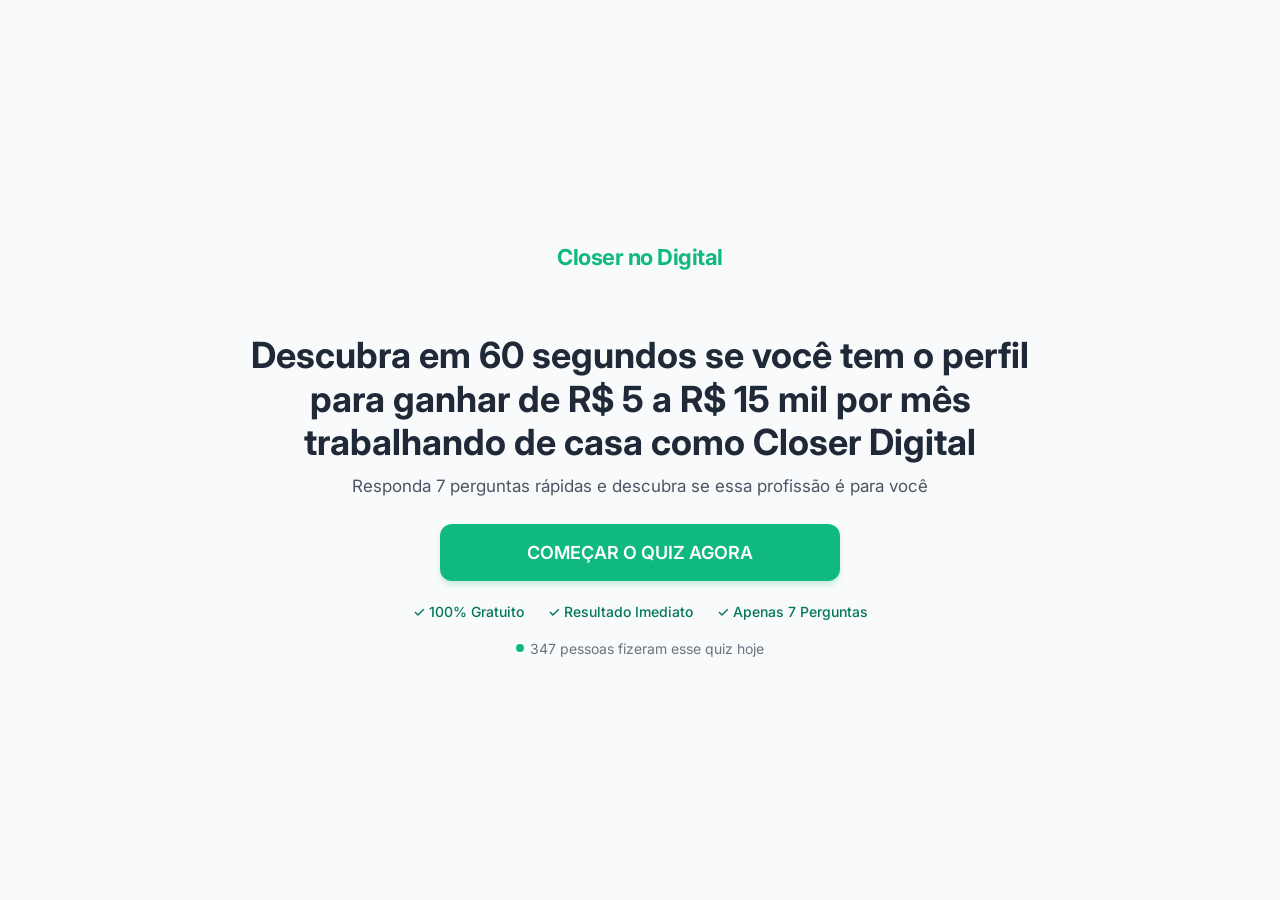
==== commit e483f68a: "feat: gamificação completa + VSL Vturb com CTA delay de 3min - Gauge circular SVG com perfil % em te" ====
--- a/index.html
+++ b/index.html
@@ -2,47 +2,49 @@
 <html lang="pt-BR">
 <head>
   <meta charset="UTF-8">
-  <meta name="viewport" content="width=device-width, initial-scale=1.0">
+  <meta name="viewport" content="width=device-width, initial-scale=1.0, viewport-fit=cover">
   <meta name="description" content="Descubra em 60 segundos se você tem o perfil para ganhar de R$ 5 a R$ 15 mil por mês trabalhando de casa como Closer Digital. Quiz gratuito com resultado imediato.">
   <meta name="theme-color" content="#F9FAFB">
   <meta name="apple-mobile-web-app-capable" content="yes">
   <meta name="apple-mobile-web-app-status-bar-style" content="default">
   <meta name="robots" content="index, follow">
+  <meta name="format-detection" content="telephone=no">
+  <meta name="mobile-web-app-capable" content="yes">
+  <link rel="preconnect" href="https://fonts.gstatic.com" crossorigin>
   <title>Quiz - Closer no Digital | Descubra seu perfil</title>
-  <link rel="preconnect" href="https://fonts.gstatic.com" crossorigin>
   <style>
     *,*::before,*::after{margin:0;padding:0;box-sizing:border-box}
     *{-webkit-tap-highlight-color:transparent}
-    html{height:100%;-webkit-text-size-adjust:100%}
-    body{font-family:-apple-system,BlinkMacSystemFont,'Segoe UI',Roboto,sans-serif;background:#F9FAFB;color:#1F2937;-webkit-font-smoothing:antialiased;overflow-x:hidden;min-height:100%;min-height:100dvh;overscroll-behavior-y:contain}
+    html{height:100%;-webkit-text-size-adjust:100%;text-rendering:optimizeSpeed}
+    body{font-family:-apple-system,BlinkMacSystemFont,'Segoe UI',Roboto,sans-serif;background:#F9FAFB;color:#1F2937;-webkit-font-smoothing:antialiased;overflow-x:hidden;min-height:100%;min-height:100dvh;overscroll-behavior:none;touch-action:pan-y;line-height:1.5}
     body.fonts-loaded{font-family:'Inter',-apple-system,BlinkMacSystemFont,'Segoe UI',Roboto,sans-serif}
-    .section{display:none;opacity:0}.section.active{display:flex;animation:si .4s ease forwards}.section.leaving{animation:so .25s ease forwards}
-    @keyframes si{from{opacity:0;transform:translateY(12px)}to{opacity:1;transform:translateY(0)}}
-    @keyframes so{from{opacity:1;transform:translateY(0)}to{opacity:0;transform:translateY(-12px)}}
-    .progress-bar-container{position:fixed;top:0;left:0;right:0;background:#FFF;box-shadow:0 1px 2px rgba(0,0,0,.05);z-index:1000;transform:translateY(-100%);transition:transform .4s ease;padding-top:env(safe-area-inset-top,0)}
-    .progress-bar-container.visible{transform:translateY(0)}
-    .progress-bar-track{width:100%;height:5px;background:#E5E7EB}
-    .progress-bar-fill{height:100%;background:#10B981;transition:width .5s cubic-bezier(.4,0,.2,1);width:0}
-    #hero{min-height:100vh;min-height:100dvh;flex-direction:column;justify-content:center;align-items:center;padding:24px 20px;padding-top:max(24px,env(safe-area-inset-top,24px));padding-bottom:max(24px,env(safe-area-inset-bottom,24px))}
-    .hero-logo{margin-bottom:40px;font-size:20px;font-weight:700;color:#10B981;letter-spacing:-.5px}
-    .hero-headline{font-size:clamp(24px,6vw,38px);font-weight:700;color:#1F2937;text-align:center;line-height:1.25;margin-bottom:12px;max-width:800px;padding:0 4px}
-    .hero-subheadline{font-size:clamp(15px,3.5vw,18px);color:#4B5563;text-align:center;margin-bottom:36px;max-width:700px;line-height:1.5;padding:0 4px}
-    .btn-start{background:#10B981;color:#FFF;font-size:16px;font-weight:600;padding:16px 40px;border-radius:10px;border:none;cursor:pointer;box-shadow:0 4px 6px -1px rgba(0,0,0,.1);transition:background .2s ease;font-family:inherit;min-height:52px;width:100%;max-width:340px;touch-action:manipulation}
-    .btn-start:active{background:#059669}
-    .trust-badges{display:flex;flex-direction:column;align-items:center;gap:8px;margin-top:28px;font-size:13px;color:#047857;font-weight:500}
+    .section{display:none;opacity:0;contain:layout style paint}.section.active{display:flex;animation:si .3s ease forwards}.section.leaving{animation:so .2s ease forwards}
+    @keyframes si{from{opacity:0;transform:translate3d(0,12px,0)}to{opacity:1;transform:translate3d(0,0,0)}}
+    @keyframes so{from{opacity:1;transform:translate3d(0,0,0)}to{opacity:0;transform:translate3d(0,-12px,0)}}
     .sr-only{position:absolute;width:1px;height:1px;padding:0;margin:-1px;overflow:hidden;clip:rect(0,0,0,0);white-space:nowrap;border:0}
-    @media(hover:hover){.btn-start:hover{background:#059669}}
-    @media(min-width:481px){.hero-logo{font-size:24px;margin-bottom:52px}.btn-start{font-size:18px;padding:18px 48px;max-width:400px}.trust-badges{flex-direction:row;gap:28px;font-size:14px}}
+
+    /* ===== HERO ===== */
+    #hero{min-height:100vh;min-height:100dvh;flex-direction:column;justify-content:center;align-items:center;padding:20px 16px;padding-top:max(20px,env(safe-area-inset-top,20px));padding-bottom:max(20px,env(safe-area-inset-bottom,20px))}
+    .hero-logo{margin-bottom:28px;font-size:18px;font-weight:700;color:#10B981;letter-spacing:-.5px}
+    .hero-headline{font-size:clamp(22px,5.5vw,36px);font-weight:700;color:#1F2937;text-align:center;line-height:1.2;margin-bottom:10px;max-width:800px;padding:0 4px}
+    .hero-subheadline{font-size:clamp(14px,3.2vw,17px);color:#4B5563;text-align:center;margin-bottom:24px;max-width:700px;line-height:1.5;padding:0 4px}
+    .btn-start{background:#10B981;color:#FFF;font-size:16px;font-weight:600;padding:16px 32px;border-radius:12px;border:none;cursor:pointer;box-shadow:0 4px 6px -1px rgba(16,185,129,.25);transition:transform .15s ease,background .15s ease;font-family:inherit;min-height:52px;width:100%;max-width:340px;touch-action:manipulation;-webkit-user-select:none;user-select:none;will-change:transform;animation:heroBtn 2s ease-in-out infinite}
+    .btn-start:active{background:#059669;transform:scale(.97)}
+    @keyframes heroBtn{0%,100%{box-shadow:0 4px 6px -1px rgba(16,185,129,.25)}50%{box-shadow:0 4px 20px -1px rgba(16,185,129,.5)}}
+    .trust-badges{display:flex;flex-direction:column;align-items:center;gap:6px;margin-top:20px;font-size:12px;color:#047857;font-weight:500}
+    .social-proof{margin-top:16px;display:flex;align-items:center;gap:6px;font-size:13px;color:#6B7280;animation:fs .6s ease .3s both}
+    .social-proof-dot{width:8px;height:8px;border-radius:50%;background:#10B981;animation:livePulse 2s ease infinite}
+    @keyframes livePulse{0%,100%{opacity:1;transform:scale(1)}50%{opacity:.5;transform:scale(.8)}}
+
+    @media(hover:hover){.btn-start:hover{background:#059669;transform:scale(1.02)}}
+    @media(min-width:481px){.hero-logo{font-size:22px;margin-bottom:48px}.btn-start{font-size:18px;padding:18px 48px;max-width:400px}.trust-badges{flex-direction:row;gap:24px;font-size:14px}.social-proof{font-size:14px}}
     @media(min-width:769px){#hero{padding:48px 32px}.hero-logo{margin-bottom:60px}}
   </style>
 </head>
 <body>
 
-  <div class="progress-bar-container" id="progressBar" role="progressbar" aria-valuemin="0" aria-valuemax="100" aria-valuenow="0" aria-label="Progresso do quiz">
-    <div class="progress-bar-track"><div class="progress-bar-fill" id="progressFill"></div></div>
-  </div>
-
   <main>
+    <!-- ===== HERO ===== -->
     <section class="section active" id="hero" aria-label="Início do quiz">
       <div class="hero-logo" aria-hidden="true">Closer no Digital</div>
       <h1 class="hero-headline">Descubra em 60 segundos se você tem o perfil para ganhar de R$ 5 a R$ 15 mil por mês trabalhando de casa como Closer Digital</h1>
@@ -53,104 +55,408 @@
         <span>✓ Resultado Imediato</span>
         <span>✓ Apenas 7 Perguntas</span>
       </div>
+      <div class="social-proof" aria-hidden="true">
+        <span class="social-proof-dot"></span>
+        <span id="socialCount">347 pessoas fizeram esse quiz hoje</span>
+      </div>
     </section>
 
+    <!-- ===== QUIZ ===== -->
     <section class="section" id="quiz" aria-label="Perguntas do quiz">
+      <!-- Progress Steps -->
+      <div class="steps-bar" id="stepsBar" aria-hidden="true"></div>
+
+      <!-- Gauge Circular -->
+      <div class="gauge-wrapper">
+        <svg class="gauge-svg" viewBox="0 0 120 120" aria-hidden="true">
+          <circle class="gauge-bg" cx="60" cy="60" r="52" />
+          <circle class="gauge-fill" id="gaugeFill" cx="60" cy="60" r="52" />
+        </svg>
+        <div class="gauge-label">
+          <span class="gauge-pct" id="gaugePct">0%</span>
+          <span class="gauge-sub">Seu Perfil</span>
+        </div>
+      </div>
+
       <div class="question-section">
         <p class="question-counter" id="questionCounter" aria-live="polite"></p>
         <h2 class="question-title" id="questionTitle"></h2>
         <ul class="options-list" id="optionsList" role="listbox" aria-label="Opções de resposta"></ul>
-        <p class="question-note" id="questionNote">Selecione a opção que melhor descreve você</p>
       </div>
+
+      <!-- Floating Points -->
+      <div class="float-pts" id="floatPts" aria-hidden="true"></div>
+
+      <!-- Toast Milestone -->
+      <div class="toast" id="toast" aria-live="polite"></div>
     </section>
 
+    <!-- ===== LOADING ===== -->
     <section class="section" id="loading" aria-label="Calculando resultado" aria-live="polite">
       <div class="loading-logo" aria-hidden="true">Closer no Digital</div>
       <div class="spinner" role="status" aria-label="Carregando"><span class="sr-only">Carregando resultado...</span></div>
       <div class="loading-text" id="loadingText" aria-live="polite"></div>
       <div class="loading-bar-track-l" role="progressbar" aria-label="Progresso do carregamento"><div class="loading-bar-fill-l" id="loadingBarFill"></div></div>
+      <div class="loading-pct" id="loadingPct">0%</div>
     </section>
 
+    <!-- ===== RESULT ===== -->
     <section class="section" id="result" aria-label="Resultado do quiz">
+      <div class="confetti-container" id="confettiContainer" aria-hidden="true"></div>
       <div class="result-logo" aria-hidden="true">Closer no Digital</div>
       <div class="result-badge" id="resultBadge" aria-hidden="true"></div>
       <h2 class="result-headline" id="resultHeadline"></h2>
       <p class="result-subheadline" id="resultSubheadline"></p>
-      <div class="vsl-container" id="vslContainer">[INSIRA SEU VÍDEO VSL AQUI]</div>
-      <a href="#checkout" class="btn-cta" role="button" rel="noopener">GARANTIR MINHA VAGA POR R$ 47</a>
-      <p class="guarantee-text">Garantia de 7 dias ou seu dinheiro de volta</p>
+      <div class="result-stats" id="resultStats"></div>
+      <div class="vsl-container" id="vslContainer">
+        <vturb-smartplayer id="vid-69661328da723d6f868bab31" style="display:block;margin:0 auto;width:100%;"></vturb-smartplayer>
+      </div>
+      <a href="#checkout" class="btn-cta hidden" id="btnCta" role="button" rel="noopener">GARANTIR MINHA VAGA POR R$ 47</a>
+      <p class="urgency-text hidden" id="urgencyText" aria-hidden="true"></p>
+      <p class="guarantee-text hidden" id="guaranteeText">Garantia de 7 dias ou seu dinheiro de volta</p>
     </section>
   </main>
 
   <style>
-    #quiz{flex-direction:column;align-items:center;min-height:100vh;min-height:100dvh;padding:calc(20px + env(safe-area-inset-top,0)) 16px 24px;padding-bottom:max(24px,env(safe-area-inset-bottom,24px));overflow-y:auto;-webkit-overflow-scrolling:touch}
-    .question-section{max-width:560px;width:100%;display:flex;flex-direction:column;justify-content:center;flex:1;padding-top:16px}
-    .question-counter{font-size:13px;font-weight:600;color:#047857;text-align:center;margin-bottom:8px;letter-spacing:.5px}
-    .question-title{font-size:clamp(20px,5vw,26px);font-weight:700;color:#1F2937;text-align:center;margin-bottom:28px;line-height:1.3;padding:0 4px}
-    .question-title.animate{animation:fs .4s ease forwards}
+    /* ===== STEPS BAR ===== */
+    .steps-bar{display:flex;justify-content:center;align-items:center;gap:6px;padding:16px 12px 4px;width:100%}
+    .step-dot{width:32px;height:6px;border-radius:3px;background:#E5E7EB;transition:background .4s ease,transform .3s ease;position:relative}
+    .step-dot.done{background:#10B981;transform:scaleY(1.2)}
+    .step-dot.current{background:#10B981;animation:dotPulse 1.5s ease infinite}
+    .step-dot.done::after{content:'✓';position:absolute;top:-16px;left:50%;transform:translateX(-50%);font-size:10px;color:#10B981;font-weight:700;animation:checkPop .3s ease}
+    @keyframes dotPulse{0%,100%{opacity:1}50%{opacity:.5}}
+    @keyframes checkPop{from{opacity:0;transform:translateX(-50%) scale(0)}to{opacity:1;transform:translateX(-50%) scale(1)}}
+
+    /* ===== GAUGE ===== */
+    .gauge-wrapper{position:relative;width:90px;height:90px;margin:4px auto 8px}
+    .gauge-svg{width:100%;height:100%;transform:rotate(-90deg)}
+    .gauge-bg{fill:none;stroke:#E5E7EB;stroke-width:8}
+    .gauge-fill{fill:none;stroke:#EF4444;stroke-width:8;stroke-linecap:round;stroke-dasharray:326.73;stroke-dashoffset:326.73;transition:stroke-dashoffset .8s cubic-bezier(.4,0,.2,1),stroke .5s ease}
+    .gauge-label{position:absolute;inset:0;display:flex;flex-direction:column;justify-content:center;align-items:center}
+    .gauge-pct{font-size:22px;font-weight:700;color:#1F2937;line-height:1;transition:color .5s ease}
+    .gauge-sub{font-size:9px;color:#6B7280;font-weight:600;text-transform:uppercase;letter-spacing:.5px;margin-top:2px}
+
+    /* ===== QUIZ SECTION ===== */
+    #quiz{flex-direction:column;align-items:center;min-height:100vh;min-height:100dvh;padding:calc(8px + env(safe-area-inset-top,0)) 12px 20px;padding-bottom:max(20px,env(safe-area-inset-bottom,20px));overflow-y:auto;-webkit-overflow-scrolling:touch;overscroll-behavior:contain}
+    .question-section{max-width:560px;width:100%;display:flex;flex-direction:column;flex:1;padding-top:0}
+    .question-counter{font-size:12px;font-weight:600;color:#047857;text-align:center;margin-bottom:4px;letter-spacing:.5px}
+    .question-title{font-size:clamp(18px,4.8vw,26px);font-weight:700;color:#1F2937;text-align:center;margin-bottom:16px;line-height:1.25;padding:0 2px}
+    .question-title.animate{animation:fs .3s ease forwards}
     .options-list{list-style:none}
-    .option-card{background:#FFF;border:2px solid #E5E7EB;padding:14px 16px;border-radius:12px;margin-bottom:10px;cursor:pointer;transition:opacity .3s ease,transform .3s ease,border-color .2s ease,background .2s ease;display:flex;justify-content:space-between;align-items:center;box-shadow:0 1px 2px rgba(0,0,0,.06);opacity:0;transform:translateY(10px);min-height:48px;touch-action:manipulation;-webkit-user-select:none;user-select:none}
-    .option-card.show{opacity:1;transform:translateY(0)}
-    .option-card:active{transform:scale(.98)!important;border-color:#10B981}
-    .option-card.selected{border-color:#10B981;background:#F0FDF4;transform:scale(.97)}
-    .option-card.fade-out{opacity:0;transform:translateY(-6px);pointer-events:none}
-    .option-text{font-size:15px;color:#1F2937;font-weight:400;flex:1;line-height:1.4}
+    .option-card{background:#FFF;border:2px solid #E5E7EB;padding:12px 14px;border-radius:12px;margin-bottom:8px;cursor:pointer;transition:opacity .25s ease,transform .25s ease,border-color .15s ease,background .15s ease;display:flex;justify-content:space-between;align-items:center;box-shadow:0 1px 2px rgba(0,0,0,.04);opacity:0;transform:translate3d(0,8px,0);min-height:48px;touch-action:manipulation;-webkit-user-select:none;user-select:none;will-change:transform,opacity;contain:layout style}
+    .option-card.show{opacity:1;transform:translate3d(0,0,0)}
+    .option-card:active{transform:scale3d(.97,.97,1)!important;border-color:#10B981;background:#F0FDF4}
+    .option-card.selected{border-color:#10B981;background:#F0FDF4;transform:scale3d(.96,.96,1)}
+    .option-card.fade-out{opacity:0;transform:translate3d(0,-6px,0);pointer-events:none}
+    .option-text{font-size:14px;color:#1F2937;font-weight:400;flex:1;line-height:1.4}
     .option-card.selected .option-text{font-weight:600}
-    .option-icon{width:44px;height:44px;border-radius:10px;background:#F3F4F6;display:flex;align-items:center;justify-content:center;font-size:22px;flex-shrink:0;margin-left:12px}
-    .question-note{font-size:13px;color:#6B7280;text-align:center;margin-top:16px;padding-bottom:8px;opacity:0;transition:opacity .4s ease .2s}
-    .question-note.show{opacity:1}
-    #loading{background:#F9FAFB;min-height:100vh;min-height:100dvh;flex-direction:column;justify-content:center;align-items:center;padding:40px 20px}
-    .loading-logo{margin-bottom:48px;font-size:20px;font-weight:700;color:#10B981;letter-spacing:-.5px}
-    .spinner{width:48px;height:48px;margin-bottom:32px;border:3px solid #E5E7EB;border-top-color:#10B981;border-radius:50%;animation:sp .8s linear infinite}
-    .loading-text{font-size:17px;color:#1F2937;font-weight:600;text-align:center;min-height:26px;transition:opacity .3s ease;padding:0 16px}
-    .loading-bar-track-l{width:100%;max-width:300px;height:3px;background:#E5E7EB;border-radius:3px;overflow:hidden;margin-top:32px}
-    .loading-bar-fill-l{height:100%;background:#10B981;border-radius:3px;width:0}
-    #result{background:#F9FAFB;min-height:100vh;min-height:100dvh;flex-direction:column;align-items:center;padding:40px 20px;padding-top:max(40px,env(safe-area-inset-top,40px));padding-bottom:max(32px,env(safe-area-inset-bottom,32px));overflow-y:auto;-webkit-overflow-scrolling:touch}
-    .result-logo{margin-bottom:32px;font-size:20px;font-weight:700;color:#10B981;letter-spacing:-.5px}
-    .result-badge{width:68px;height:68px;border-radius:50%;display:flex;align-items:center;justify-content:center;font-size:34px;margin-bottom:24px;border:3px solid;animation:bp .6s cubic-bezier(.175,.885,.32,1.275) forwards}
+    .option-icon{width:40px;height:40px;border-radius:10px;background:#F3F4F6;display:flex;align-items:center;justify-content:center;font-size:20px;flex-shrink:0;margin-left:10px}
+
+    /* ===== FLOATING POINTS ===== */
+    .float-pts{position:fixed;top:50%;left:50%;pointer-events:none;z-index:2000}
+    .float-pt{position:absolute;font-size:18px;font-weight:700;color:#10B981;animation:floatUp .9s ease forwards;white-space:nowrap;text-shadow:0 1px 4px rgba(16,185,129,.3)}
+    @keyframes floatUp{0%{opacity:1;transform:translate(-50%,0) scale(1)}50%{opacity:1;transform:translate(-50%,-30px) scale(1.15)}100%{opacity:0;transform:translate(-50%,-60px) scale(.8)}}
+
+    /* ===== TOAST MILESTONE ===== */
+    .toast{position:fixed;bottom:32px;left:50%;transform:translate3d(-50%,80px,0);background:#1F2937;color:#FFF;padding:12px 20px;border-radius:12px;font-size:14px;font-weight:600;text-align:center;z-index:3000;opacity:0;transition:transform .4s cubic-bezier(.175,.885,.32,1.275),opacity .4s ease;pointer-events:none;max-width:90vw;box-shadow:0 8px 24px rgba(0,0,0,.2)}
+    .toast.show{opacity:1;transform:translate3d(-50%,0,0)}
+
+    /* ===== LOADING ===== */
+    #loading{background:#F9FAFB;min-height:100vh;min-height:100dvh;flex-direction:column;justify-content:center;align-items:center;padding:32px 16px;contain:layout style paint}
+    .loading-logo{margin-bottom:40px;font-size:18px;font-weight:700;color:#10B981;letter-spacing:-.5px}
+    .spinner{width:44px;height:44px;margin-bottom:28px;border:3px solid #E5E7EB;border-top-color:#10B981;border-radius:50%;animation:sp .7s linear infinite;will-change:transform}
+    .loading-text{font-size:15px;color:#1F2937;font-weight:600;text-align:center;min-height:24px;transition:opacity .25s ease;padding:0 12px}
+    .loading-bar-track-l{width:100%;max-width:280px;height:4px;background:#E5E7EB;border-radius:4px;overflow:hidden;margin-top:24px}
+    .loading-bar-fill-l{height:100%;background:linear-gradient(90deg,#10B981,#059669);border-radius:4px;width:0;will-change:width;transition:width .1s linear}
+    .loading-pct{font-size:14px;font-weight:700;color:#10B981;margin-top:8px;transition:opacity .25s ease}
+
+    /* ===== RESULT ===== */
+    #result{background:#F9FAFB;min-height:100vh;min-height:100dvh;flex-direction:column;align-items:center;padding:32px 16px;padding-top:max(32px,env(safe-area-inset-top,32px));padding-bottom:max(28px,env(safe-area-inset-bottom,28px));overflow-y:auto;-webkit-overflow-scrolling:touch;overscroll-behavior:contain;position:relative}
+    .result-logo{margin-bottom:24px;font-size:18px;font-weight:700;color:#10B981;letter-spacing:-.5px;z-index:1}
+    .result-badge{width:64px;height:64px;border-radius:50%;display:flex;align-items:center;justify-content:center;font-size:30px;margin-bottom:16px;border:3px solid;animation:bp .5s cubic-bezier(.175,.885,.32,1.275) forwards;will-change:transform;z-index:1}
     .result-badge.qualified{background:#ECFDF5;color:#047857;border-color:#10B981}
     .result-badge.partial{background:#FFF7ED;color:#B45309;border-color:#F59E0B}
     .result-badge.disqualified{background:#FEF2F2;color:#DC2626;border-color:#EF4444}
-    .result-headline{font-size:clamp(22px,5.5vw,34px);font-weight:700;text-align:center;margin-bottom:12px;max-width:600px;line-height:1.25;animation:fs .8s ease .2s both;padding:0 4px}
+    .result-headline{font-size:clamp(20px,5vw,32px);font-weight:700;text-align:center;margin-bottom:8px;max-width:600px;line-height:1.2;animation:fs .6s ease .15s both;padding:0 4px;z-index:1}
     .result-headline.qualified{color:#047857}.result-headline.partial{color:#B45309}.result-headline.disqualified{color:#DC2626}
-    .result-subheadline{font-size:clamp(14px,3.5vw,17px);color:#4B5563;text-align:center;margin-bottom:32px;max-width:500px;line-height:1.5;animation:fs .8s ease .4s both;padding:0 4px}
-    .vsl-container{max-width:800px;width:100%;margin-bottom:32px;border-radius:12px;overflow:hidden;box-shadow:0 10px 20px -5px rgba(0,0,0,.1);background:#000;aspect-ratio:16/9;display:flex;align-items:center;justify-content:center;color:#FFF;font-size:15px;animation:fs .8s ease .5s both}
-    .btn-cta{background:#10B981;color:#FFF;font-size:17px;font-weight:600;padding:16px 32px;border-radius:12px;border:none;cursor:pointer;box-shadow:0 4px 12px -2px rgba(16,185,129,.4);max-width:400px;width:100%;text-align:center;font-family:inherit;transition:background .2s ease;text-decoration:none;animation:fs .8s ease .6s both;min-height:52px;display:flex;align-items:center;justify-content:center;touch-action:manipulation}
-    .btn-cta:active{background:#059669}
-    .guarantee-text{font-size:13px;color:#4B5563;text-align:center;margin-top:16px;animation:fs .8s ease .7s both}
-    @keyframes fs{from{opacity:0;transform:translateY(16px)}to{opacity:1;transform:translateY(0)}}
-    @keyframes bp{0%{opacity:0;transform:scale(.3)}50%{opacity:1;transform:scale(1.1)}100%{transform:scale(1)}}
+    .result-subheadline{font-size:clamp(13px,3.2vw,16px);color:#4B5563;text-align:center;margin-bottom:16px;max-width:500px;line-height:1.5;animation:fs .6s ease .3s both;padding:0 4px;z-index:1}
+
+    /* Result Stats Pills */
+    .result-stats{display:flex;gap:8px;flex-wrap:wrap;justify-content:center;margin-bottom:20px;animation:fs .6s ease .35s both;z-index:1}
+    .stat-pill{background:#FFF;border:1px solid #E5E7EB;border-radius:20px;padding:6px 14px;font-size:12px;font-weight:600;color:#1F2937;display:flex;align-items:center;gap:4px}
+    .stat-pill .stat-icon{font-size:14px}
+
+    .vsl-container{max-width:800px;width:100%;margin-bottom:20px;border-radius:12px;overflow:hidden;box-shadow:0 8px 16px -4px rgba(0,0,0,.1);background:#000;display:block;animation:fs .6s ease .4s both;z-index:1}
+    .vsl-container vturb-smartplayer{display:block;width:100%}
+    .btn-cta.hidden,.urgency-text.hidden,.guarantee-text.hidden{opacity:0;pointer-events:none;transform:translate3d(0,12px,0);animation:none}
+    .btn-cta.reveal,.urgency-text.reveal,.guarantee-text.reveal{animation:ctaReveal .6s ease forwards}
+    @keyframes ctaReveal{from{opacity:0;transform:translate3d(0,16px,0)}to{opacity:1;transform:translate3d(0,0,0)}}
+    .btn-cta{background:#10B981;color:#FFF;font-size:16px;font-weight:700;padding:16px 28px;border-radius:12px;border:none;cursor:pointer;box-shadow:0 4px 12px -2px rgba(16,185,129,.35);max-width:400px;width:100%;text-align:center;font-family:inherit;text-decoration:none;min-height:52px;display:flex;align-items:center;justify-content:center;touch-action:manipulation;-webkit-user-select:none;user-select:none;z-index:1}
+    .btn-cta.reveal{animation:ctaReveal .6s ease forwards,ctaPulse 2s ease-in-out .8s infinite}
+    .btn-cta:active{background:#059669;transform:scale(.97);animation:none}
+    @keyframes ctaPulse{0%,100%{transform:scale(1);box-shadow:0 4px 12px -2px rgba(16,185,129,.35)}50%{transform:scale(1.03);box-shadow:0 6px 24px -2px rgba(16,185,129,.5)}}
+    .urgency-text{font-size:13px;color:#DC2626;font-weight:600;text-align:center;margin-top:10px;animation:fs .6s ease .65s both;z-index:1;display:flex;align-items:center;gap:4px;justify-content:center}
+    .guarantee-text{font-size:12px;color:#4B5563;text-align:center;margin-top:8px;animation:fs .6s ease .7s both;z-index:1}
+
+    /* ===== CONFETTI ===== */
+    .confetti-container{position:absolute;inset:0;overflow:hidden;pointer-events:none;z-index:0}
+    .confetti-piece{position:absolute;width:10px;height:10px;top:-10px;animation:confettiFall linear forwards}
+    @keyframes confettiFall{0%{transform:translateY(0) rotate(0deg) scale(1);opacity:1}80%{opacity:1}100%{transform:translateY(100vh) rotate(720deg) scale(.3);opacity:0}}
+
+    /* ===== SHARED KEYFRAMES ===== */
+    @keyframes fs{from{opacity:0;transform:translate3d(0,12px,0)}to{opacity:1;transform:translate3d(0,0,0)}}
+    @keyframes bp{0%{opacity:0;transform:scale3d(.3,.3,1)}50%{opacity:1;transform:scale3d(1.08,1.08,1)}100%{transform:scale3d(1,1,1)}}
     @keyframes sp{to{transform:rotate(360deg)}}
-    @media(hover:hover){.option-card:hover{border-color:#10B981;box-shadow:0 4px 8px -2px rgba(0,0,0,.1)}.btn-cta:hover{background:#059669}}
+    @media(hover:hover){.option-card:hover{border-color:#10B981;box-shadow:0 2px 6px -1px rgba(0,0,0,.08)}.btn-cta:hover{background:#059669;transform:scale(1.02);animation:none}}
     @media(prefers-reduced-motion:reduce){*,*::before,*::after{animation-duration:.01ms!important;transition-duration:.01ms!important}}
-    @media(min-width:481px){.question-title{margin-bottom:36px}.option-card{padding:18px 22px;margin-bottom:14px}.option-text{font-size:16px}.option-icon{width:56px;height:56px;font-size:26px}#quiz{padding-top:calc(32px + env(safe-area-inset-top,0))}.question-section{padding-top:24px}.result-badge{width:80px;height:80px;font-size:40px}.btn-cta{font-size:20px;padding:20px 48px}.vsl-container{border-radius:16px;margin-bottom:44px}}
-    @media(min-width:769px){.question-section{justify-content:center}#result{padding:60px 32px}}
+
+    /* ===== RESPONSIVE ===== */
+    @media(min-width:481px){.question-title{margin-bottom:28px}.option-card{padding:16px 20px;margin-bottom:12px}.option-text{font-size:16px}.option-icon{width:52px;height:52px;font-size:24px}#quiz{padding-top:calc(12px + env(safe-area-inset-top,0))}.gauge-wrapper{width:100px;height:100px;margin:8px auto 12px}.gauge-pct{font-size:26px}.gauge-sub{font-size:10px}.step-dot{width:40px}.result-badge{width:76px;height:76px;font-size:36px}.btn-cta{font-size:19px;padding:18px 44px}.vsl-container{border-radius:16px;margin-bottom:32px}.stat-pill{font-size:13px;padding:8px 16px}}
+    @media(min-width:769px){.question-section{justify-content:center}#result{padding:48px 32px}}
+    @media(max-width:360px){.hero-headline{font-size:20px}.hero-subheadline{font-size:13px}.question-title{font-size:17px}.option-text{font-size:13px}.option-icon{width:36px;height:36px;font-size:18px;margin-left:8px}.option-card{padding:10px 12px;margin-bottom:6px}.btn-start{padding:14px 24px;font-size:15px}.btn-cta{font-size:15px;padding:14px 24px}.result-headline{font-size:19px}.result-subheadline{font-size:12px}.trust-badges{font-size:11px}.gauge-wrapper{width:76px;height:76px}.gauge-pct{font-size:18px}.gauge-sub{font-size:8px}.step-dot{width:26px;height:5px}.float-pt{font-size:15px}.toast{font-size:13px;padding:10px 16px}.stat-pill{font-size:11px;padding:5px 10px}}
+    @media(max-width:320px){.hero-headline{font-size:18px}.hero-subheadline{font-size:12px;margin-bottom:20px}.question-title{font-size:16px}.option-text{font-size:12px}.option-icon{width:32px;height:32px;font-size:16px}.hero-logo,.loading-logo,.result-logo{font-size:16px}.gauge-wrapper{width:68px;height:68px}.gauge-pct{font-size:16px}}
+    @media(min-height:812px) and (max-width:480px){#hero{padding-top:max(40px,env(safe-area-inset-top,40px))}.hero-logo{margin-bottom:40px}.hero-subheadline{margin-bottom:32px}}
+    @media(max-height:600px) and (max-width:480px){.hero-logo{margin-bottom:16px;font-size:16px}.hero-headline{font-size:20px;margin-bottom:8px}.hero-subheadline{font-size:13px;margin-bottom:20px}.trust-badges{margin-top:12px}.social-proof{margin-top:10px}.gauge-wrapper{width:64px;height:64px;margin:2px auto 4px}.gauge-pct{font-size:15px}.gauge-sub{font-size:7px}.question-title{margin-bottom:10px}.option-card{padding:10px 12px;margin-bottom:5px;min-height:44px}.option-icon{width:34px;height:34px;font-size:17px}.loading-logo{margin-bottom:28px}.result-badge{width:56px;height:56px;font-size:26px;margin-bottom:12px}.vsl-container{margin-bottom:14px}.result-subheadline{margin-bottom:12px}.result-stats{margin-bottom:14px}.steps-bar{padding:8px 12px 2px}.step-dot{width:24px;height:4px}}
   </style>
 
   <script>
-    var defined=false;var questions=[{title:"Qual é a sua situação profissional hoje?",options:[{t:"Trabalho com carteira assinada (CLT)",i:"💼",p:10},{t:"Sou autônomo/freelancer",i:"💻",p:10},{t:"Estou desempregado(a)",i:"🔍",p:10},{t:"Tenho um negócio próprio",i:"🏢",p:10},{t:"Sou estudante",i:"📚",p:10}]},{title:"Quanto você ganha por mês atualmente?",options:[{t:"Menos de R$ 2.000",i:"💰",p:10},{t:"De R$ 2.000 a R$ 4.000",i:"💰",p:10},{t:"De R$ 4.000 a R$ 6.000",i:"💰",p:10},{t:"De R$ 6.000 a R$ 10.000",i:"💰",p:10},{t:"Mais de R$ 10.000",i:"💰",p:10}]},{title:"Quanto tempo por dia você poderia dedicar a uma nova atividade?",options:[{t:"Menos de 1 hora",i:"⏰",p:5},{t:"De 1 a 2 horas",i:"⏰",p:10},{t:"De 2 a 4 horas",i:"⏰",p:15},{t:"De 4 a 6 horas",i:"⏰",p:15},{t:"Mais de 6 horas (dedicação total)",i:"⏰",p:15}]},{title:"Você já ouviu falar sobre a profissão de Closer Digital?",options:[{t:"Nunca ouvi falar",i:"🤔",p:10},{t:"Já ouvi, mas não sei direito o que é",i:"💡",p:10},{t:"Sei o que é, mas nunca tentei",i:"📖",p:15},{t:"Já tentei, mas sem sucesso",i:"🔄",p:15},{t:"Já trabalho como closer",i:"🎯",p:15}]},{title:"Como você se sente ao falar com pessoas desconhecidas?",options:[{t:"Muito desconfortável, evito ao máximo",i:"😰",p:5},{t:"Um pouco nervoso(a), mas consigo",i:"😊",p:10},{t:"Normal, não tenho dificuldade",i:"🤝",p:15},{t:"Adoro conversar com pessoas novas",i:"⭐",p:15}]},{title:"Quanto você estaria disposto(a) a investir em sua formação profissional?",options:[{t:"Não posso investir nada agora",i:"🚫",p:0,d:1},{t:"Até R$ 100",i:"💵",p:10},{t:"De R$ 100 a R$ 500",i:"💵",p:15},{t:"De R$ 500 a R$ 1.000",i:"💵",p:15},{t:"Mais de R$ 1.000 se valer a pena",i:"💵",p:15}]},{title:"Qual frase mais te representa?",options:[{t:"Quero uma renda extra sem sair de casa",i:"🏠",p:10},{t:"Quero trocar meu emprego por algo melhor",i:"🔀",p:15},{t:"Quero uma profissão com ganhos ilimitados",i:"🚀",p:15},{t:"Quero ajudar pessoas enquanto ganho bem",i:"❤️",p:15},{t:"Só estou curioso(a) mesmo",i:"👀",p:5}]}];
-    var cq=0,tp=0,hd=false,isTr=false;
+    /* ===== DATA ===== */
+    var questions=[
+      {title:"Qual é a sua situação profissional hoje?",options:[{t:"Trabalho com carteira assinada (CLT)",i:"💼",p:10},{t:"Sou autônomo/freelancer",i:"💻",p:10},{t:"Estou desempregado(a)",i:"🔍",p:10},{t:"Tenho um negócio próprio",i:"🏢",p:10},{t:"Sou estudante",i:"📚",p:10}]},
+      {title:"Quanto você ganha por mês atualmente?",options:[{t:"Menos de R$ 2.000",i:"💰",p:10},{t:"De R$ 2.000 a R$ 4.000",i:"💰",p:10},{t:"De R$ 4.000 a R$ 6.000",i:"💰",p:10},{t:"De R$ 6.000 a R$ 10.000",i:"💰",p:10},{t:"Mais de R$ 10.000",i:"💰",p:10}]},
+      {title:"Quanto tempo por dia você poderia dedicar a uma nova atividade?",options:[{t:"Menos de 1 hora",i:"⏰",p:5},{t:"De 1 a 2 horas",i:"⏰",p:10},{t:"De 2 a 4 horas",i:"⏰",p:15},{t:"De 4 a 6 horas",i:"⏰",p:15},{t:"Mais de 6 horas (dedicação total)",i:"⏰",p:15}]},
+      {title:"Você já ouviu falar sobre a profissão de Closer Digital?",options:[{t:"Nunca ouvi falar",i:"🤔",p:10},{t:"Já ouvi, mas não sei direito o que é",i:"💡",p:10},{t:"Sei o que é, mas nunca tentei",i:"📖",p:15},{t:"Já tentei, mas sem sucesso",i:"🔄",p:15},{t:"Já trabalho como closer",i:"🎯",p:15}]},
+      {title:"Como você se sente ao falar com pessoas desconhecidas?",options:[{t:"Muito desconfortável, evito ao máximo",i:"😰",p:5},{t:"Um pouco nervoso(a), mas consigo",i:"😊",p:10},{t:"Normal, não tenho dificuldade",i:"🤝",p:15},{t:"Adoro conversar com pessoas novas",i:"⭐",p:15}]},
+      {title:"Quanto você estaria disposto(a) a investir em sua formação profissional?",options:[{t:"Não posso investir nada agora",i:"🚫",p:0,d:1},{t:"Até R$ 100",i:"💵",p:10},{t:"De R$ 100 a R$ 500",i:"💵",p:15},{t:"De R$ 500 a R$ 1.000",i:"💵",p:15},{t:"Mais de R$ 1.000 se valer a pena",i:"💵",p:15}]},
+      {title:"Qual frase mais te representa?",options:[{t:"Quero uma renda extra sem sair de casa",i:"🏠",p:10},{t:"Quero trocar meu emprego por algo melhor",i:"🔀",p:15},{t:"Quero uma profissão com ganhos ilimitados",i:"🚀",p:15},{t:"Quero ajudar pessoas enquanto ganho bem",i:"❤️",p:15},{t:"Só estou curioso(a) mesmo",i:"👀",p:5}]}
+    ];
+
+    var milestones={
+      3:{msg:"🔥 Metade concluída! Seu perfil está ficando interessante..."},
+      5:{msg:"⚡ Quase lá! Faltam apenas 2 perguntas..."},
+      6:{msg:"🎯 Última pergunta! Seu resultado está quase pronto..."}
+    };
+
+    var cq=0,tp=0,maxPts=0,hd=false,isTr=false;
+    // Calculate max possible points
+    questions.forEach(function(q){var mx=0;q.options.forEach(function(o){if(o.p>mx)mx=o.p});maxPts+=mx});
+
     var g=function(id){return document.getElementById(id)};
-    var pB=g('progressBar'),pF=g('progressFill'),qC=g('questionCounter'),qT=g('questionTitle'),oL=g('optionsList'),qN=g('questionNote'),lT=g('loadingText'),lB=g('loadingBarFill');
-
-    function tt(tid){return new Promise(function(res){var c=document.querySelector('.section.active'),t=g(tid);if(c){c.classList.add('leaving');c.addEventListener('animationend',function(){c.classList.remove('active','leaving');t.classList.add('active');window.scrollTo(0,0);t.addEventListener('animationend',function(){res()},{once:true})},{once:true})}else{t.classList.add('active');res()}})}
-
-    function up(){var p=Math.round((cq+1)/questions.length*100);pF.style.width=p+'%';pB.setAttribute('aria-valuenow',p)}
-
-    function rq(){var q=questions[cq];qC.textContent='Pergunta '+(cq+1)+' de '+questions.length;qT.textContent=q.title;qT.classList.remove('animate');void qT.offsetHeight;qT.classList.add('animate');qN.classList.remove('show');void qN.offsetHeight;qN.classList.add('show');oL.innerHTML='';q.options.forEach(function(o,i){var li=document.createElement('li');li.className='option-card';li.setAttribute('role','option');li.setAttribute('tabindex','0');li.setAttribute('aria-label',o.t);li.innerHTML='<span class="option-text">'+o.t+'</span><span class="option-icon" aria-hidden="true">'+o.i+'</span>';li.addEventListener('click',function(){so(i)},{passive:true});li.addEventListener('keydown',function(e){if(e.key==='Enter'||e.key===' '){e.preventDefault();so(i)}});oL.appendChild(li);requestAnimationFrame(function(){setTimeout(function(){li.style.transition='opacity .3s ease,transform .3s ease';li.classList.add('show')},i*50)})});up();g('quiz').scrollTop=0}
-
-    function so(idx){if(isTr)return;isTr=true;var o=questions[cq].options[idx];tp+=o.p;if(o.d)hd=true;var cards=oL.querySelectorAll('.option-card');cards[idx].classList.add('selected');setTimeout(function(){cards.forEach(function(c,i){setTimeout(function(){c.classList.add('fade-out')},i*30)});setTimeout(function(){cq++;if(cq<questions.length){rq();isTr=false}else{sl()}},cards.length*30+150)},250)}
-
-    function sq(){tt('quiz').then(function(){pB.classList.add('visible');rq()})}
-
-    function sl(){pB.classList.remove('visible');tt('loading').then(function(){var txts=["Analisando suas respostas...","Calculando seu perfil ideal...","Preparando seu resultado..."];var durs=[1800,1800,1400];var td=5000;var el=0;txts.forEach(function(txt,i){setTimeout(function(){lT.style.opacity='0';setTimeout(function(){lT.textContent=txt;lT.style.opacity='1'},150)},el);el+=durs[i]});var st=null;function ab(ts){if(!st)st=ts;var pr=Math.min((ts-st)/td,1);lB.style.width=(pr*100)+'%';if(pr<1)requestAnimationFrame(ab)}requestAnimationFrame(ab);setTimeout(sr,td)})}
-
-    function sr(){var pf;if(hd||tp<50)pf='disqualified';else if(tp<80)pf='partial';else pf='qualified';var d={qualified:{ic:'✓',h:'PARABÉNS! Você tem o perfil IDEAL para ser Closer Digital',s:'Assista o vídeo abaixo e descubra como começar nessa profissão AGORA'},partial:{ic:'⚠',h:'Você TEM potencial, mas precisa trabalhar alguns pontos',s:'Assista o vídeo e descubra como superar esses obstáculos'},disqualified:{ic:'✕',h:'Essa profissão pode NÃO ser para você no momento',s:'Antes de desistir, assista esse vídeo. Talvez eu esteja errado.'}};var r=d[pf];g('resultBadge').className='result-badge '+pf;g('resultBadge').textContent=r.ic;g('resultHeadline').className='result-headline '+pf;g('resultHeadline').textContent=r.h;g('resultSubheadline').textContent=r.s;tt('result')}
-
+    var qC=g('questionCounter'),qT=g('questionTitle'),oL=g('optionsList'),lT=g('loadingText'),lB=g('loadingBarFill'),lP=g('loadingPct'),gF=g('gaugeFill'),gP=g('gaugePct'),fP=g('floatPts'),tst=g('toast'),sB=g('stepsBar');
+
+    // Build step dots
+    for(var i=0;i<questions.length;i++){var d=document.createElement('div');d.className='step-dot';sB.appendChild(d)}
+    var dots=sB.querySelectorAll('.step-dot');
+
+    // Gauge constants
+    var gaugeCirc=2*Math.PI*52; // ~326.73
+
+    /* ===== SOCIAL PROOF COUNTER ===== */
+    var spCount=347;
+    var spEl=g('socialCount');
+    setInterval(function(){spCount+=Math.floor(Math.random()*3)+1;spEl.textContent=spCount+' pessoas fizeram esse quiz hoje'},4000+Math.random()*3000);
+
+    /* ===== SECTION TRANSITION ===== */
+    function tt(tid){return new Promise(function(res){var c=document.querySelector('.section.active'),t=g(tid);if(c){c.classList.add('leaving');c.addEventListener('animationend',function(){c.classList.remove('active','leaving');t.classList.add('active');window.scrollTo({top:0,behavior:'instant'});t.addEventListener('animationend',function(){res()},{once:true})},{once:true})}else{t.classList.add('active');res()}})}
+
+    /* ===== GAUGE UPDATE ===== */
+    function updateGauge(){
+      var pct=Math.round((tp/maxPts)*100);
+      if(pct>100)pct=100;
+      var offset=gaugeCirc-(gaugeCirc*(pct/100));
+      gF.style.strokeDashoffset=offset;
+      gP.textContent=pct+'%';
+      // Color transitions: red→orange→yellow→green
+      var color;
+      if(pct<25)color='#EF4444';
+      else if(pct<50)color='#F59E0B';
+      else if(pct<75)color='#FBBF24';
+      else color='#10B981';
+      gF.style.stroke=color;
+      gP.style.color=color;
+    }
+
+    /* ===== FLOATING POINTS ===== */
+    function showFloatPts(pts){
+      var el=document.createElement('div');
+      el.className='float-pt';
+      el.textContent='+'+pts+' pts';
+      el.style.left=(Math.random()*40-20)+'px';
+      fP.appendChild(el);
+      setTimeout(function(){el.remove()},900);
+    }
+
+    /* ===== TOAST ===== */
+    function showToast(msg){
+      tst.textContent=msg;
+      tst.classList.add('show');
+      setTimeout(function(){tst.classList.remove('show')},2500);
+    }
+
+    /* ===== STEP DOTS UPDATE ===== */
+    function updateSteps(){
+      for(var i=0;i<dots.length;i++){
+        dots[i].className='step-dot';
+        if(i<cq)dots[i].classList.add('done');
+        else if(i===cq)dots[i].classList.add('current');
+      }
+    }
+
+    /* ===== RENDER QUESTION ===== */
+    function rq(){
+      var q=questions[cq];
+      qC.textContent='Pergunta '+(cq+1)+' de '+questions.length+(cq>=1?' 🔥':'');
+      qT.textContent=q.title;
+      qT.classList.remove('animate');void qT.offsetHeight;qT.classList.add('animate');
+      oL.innerHTML='';
+      var frag=document.createDocumentFragment();
+      q.options.forEach(function(o,i){
+        var li=document.createElement('li');
+        li.className='option-card';
+        li.setAttribute('role','option');
+        li.setAttribute('tabindex','0');
+        li.setAttribute('aria-label',o.t);
+        li.innerHTML='<span class="option-text">'+o.t+'</span><span class="option-icon" aria-hidden="true">'+o.i+'</span>';
+        li.addEventListener('click',function(){so(i)},{passive:true});
+        li.addEventListener('keydown',function(e){if(e.key==='Enter'||e.key===' '){e.preventDefault();so(i)}});
+        frag.appendChild(li);
+        requestAnimationFrame(function(){li.style.transition='opacity .25s ease,transform .25s ease';li.style.transitionDelay=i*40+'ms';li.classList.add('show')})
+      });
+      oL.appendChild(frag);
+      updateSteps();
+      g('quiz').scrollTop=0;
+    }
+
+    /* ===== SELECT OPTION ===== */
+    function so(idx){
+      if(isTr)return;isTr=true;
+      var o=questions[cq].options[idx];
+      tp+=o.p;if(o.d)hd=true;
+
+      // Visual feedback
+      var cards=oL.querySelectorAll('.option-card');
+      cards[idx].classList.add('selected');
+      showFloatPts(o.p||5);
+      updateGauge();
+
+      setTimeout(function(){
+        for(var i=0;i<cards.length;i++){cards[i].style.transitionDelay=i*25+'ms';cards[i].classList.add('fade-out')}
+        setTimeout(function(){
+          cq++;
+          // Check milestone
+          if(milestones[cq]){
+            showToast(milestones[cq].msg);
+          }
+          if(cq<questions.length){rq();isTr=false}
+          else{sl()}
+        },cards.length*25+120)
+      },250);
+    }
+
+    /* ===== START QUIZ ===== */
+    function sq(){tt('quiz').then(function(){rq()})}
+
+    /* ===== SHOW LOADING ===== */
+    function sl(){
+      tt('loading').then(function(){
+        var txts=["Analisando perfil comportamental...","Comparando com 12.847 perfis de closers...","Calculando compatibilidade...","Gerando seu relatório personalizado..."];
+        var durs=[1400,1400,1200,1000];
+        var td=5000;var el=0;
+        txts.forEach(function(txt,i){
+          setTimeout(function(){
+            lT.style.opacity='0';
+            setTimeout(function(){lT.textContent=txt;lT.style.opacity='1'},120)
+          },el);el+=durs[i]
+        });
+        var st=null;
+        function ab(ts){
+          if(!st)st=ts;
+          var pr=Math.min((ts-st)/td,1);
+          var pctVal=Math.round(pr*100);
+          lB.style.width=pctVal+'%';
+          lP.textContent=pctVal+'%';
+          if(pr<1)requestAnimationFrame(ab)
+        }
+        requestAnimationFrame(ab);
+        setTimeout(sr,td)
+      })
+    }
+
+    /* ===== CONFETTI ===== */
+    function launchConfetti(){
+      var container=g('confettiContainer');
+      var colors=['#10B981','#059669','#FBBF24','#F59E0B','#3B82F6','#8B5CF6','#EC4899'];
+      for(var i=0;i<50;i++){
+        var piece=document.createElement('div');
+        piece.className='confetti-piece';
+        piece.style.left=Math.random()*100+'%';
+        piece.style.background=colors[Math.floor(Math.random()*colors.length)];
+        piece.style.width=(Math.random()*8+6)+'px';
+        piece.style.height=(Math.random()*8+6)+'px';
+        piece.style.borderRadius=Math.random()>.5?'50%':'2px';
+        piece.style.animationDuration=(Math.random()*2+2)+'s';
+        piece.style.animationDelay=(Math.random()*1.5)+'s';
+        container.appendChild(piece);
+      }
+      setTimeout(function(){container.innerHTML=''},5000);
+    }
+
+    /* ===== SHOW RESULT ===== */
+    function sr(){
+      var pf;
+      if(hd||tp<50)pf='disqualified';
+      else if(tp<80)pf='partial';
+      else pf='qualified';
+
+      var pctScore=Math.round((tp/maxPts)*100);
+
+      var d={
+        qualified:{ic:'✓',h:'PARABÉNS! Você tem o perfil IDEAL para ser Closer Digital',s:'Seu perfil está entre os top 5% dos candidatos. Assista o vídeo abaixo e descubra como começar AGORA'},
+        partial:{ic:'⚠',h:'Você TEM potencial para ser Closer Digital!',s:'Com o treinamento certo, você pode desenvolver as habilidades que faltam. Assista o vídeo abaixo'},
+        disqualified:{ic:'✕',h:'Essa profissão pode NÃO ser para você no momento',s:'Antes de desistir, assista esse vídeo. Talvez eu esteja errado.'}
+      };
+
+      var r=d[pf];
+      g('resultBadge').className='result-badge '+pf;
+      g('resultBadge').textContent=r.ic;
+      g('resultHeadline').className='result-headline '+pf;
+      g('resultHeadline').textContent=r.h;
+      g('resultSubheadline').textContent=r.s;
+
+      // Stats pills
+      var statsHTML='<div class="stat-pill"><span class="stat-icon">📊</span> Compatibilidade: '+pctScore+'%</div>';
+      statsHTML+='<div class="stat-pill"><span class="stat-icon">⚡</span> '+questions.length+'/'+questions.length+' respondidas</div>';
+      if(pf==='qualified')statsHTML+='<div class="stat-pill"><span class="stat-icon">🏆</span> Top 5%</div>';
+      g('resultStats').innerHTML=statsHTML;
+
+      // Urgency
+      var vagas=Math.floor(Math.random()*6)+3;
+      g('urgencyText').innerHTML='🔴 Restam apenas <strong>'+vagas+' vagas</strong> com esse valor';
+
+      // Load Vturb player script
+      var vs=document.createElement('script');
+      vs.src='https://scripts.converteai.net/0b616c7b-0c7a-4208-96b8-c19a003dfbbf/players/69661328da723d6f868bab31/v4/player.js';
+      vs.async=true;
+      document.head.appendChild(vs);
+
+      tt('result').then(function(){
+        if(pf==='qualified')launchConfetti();
+        // Reveal CTA after 3 minutes
+        setTimeout(function(){
+          var cta=g('btnCta'),urg=g('urgencyText'),guar=g('guaranteeText');
+          cta.classList.remove('hidden');cta.classList.add('reveal');
+          setTimeout(function(){urg.classList.remove('hidden');urg.classList.add('reveal')},200);
+          setTimeout(function(){guar.classList.remove('hidden');guar.classList.add('reveal')},400);
+        },180000);
+      });
+    }
+
+    /* ===== INIT ===== */
     g('btnStart').addEventListener('click',sq,{passive:true});
 
-    // Load font async after first paint
-    requestAnimationFrame(function(){setTimeout(function(){var l=document.createElement('link');l.rel='stylesheet';l.href='https://fonts.googleapis.com/css2?family=Inter:wght@400;600;700&display=swap';l.onload=function(){document.body.classList.add('fonts-loaded')};document.head.appendChild(l)},0)});
+    // Load font async
+    if('requestIdleCallback' in window){requestIdleCallback(function(){loadFont()})}else{requestAnimationFrame(function(){setTimeout(loadFont,50)})}
+    function loadFont(){var l=document.createElement('link');l.rel='stylesheet';l.href='https://fonts.googleapis.com/css2?family=Inter:wght@400;600;700&display=swap';l.media='print';l.onload=function(){l.media='all';document.body.classList.add('fonts-loaded')};document.head.appendChild(l)}
   </script>
 </body>
 </html>
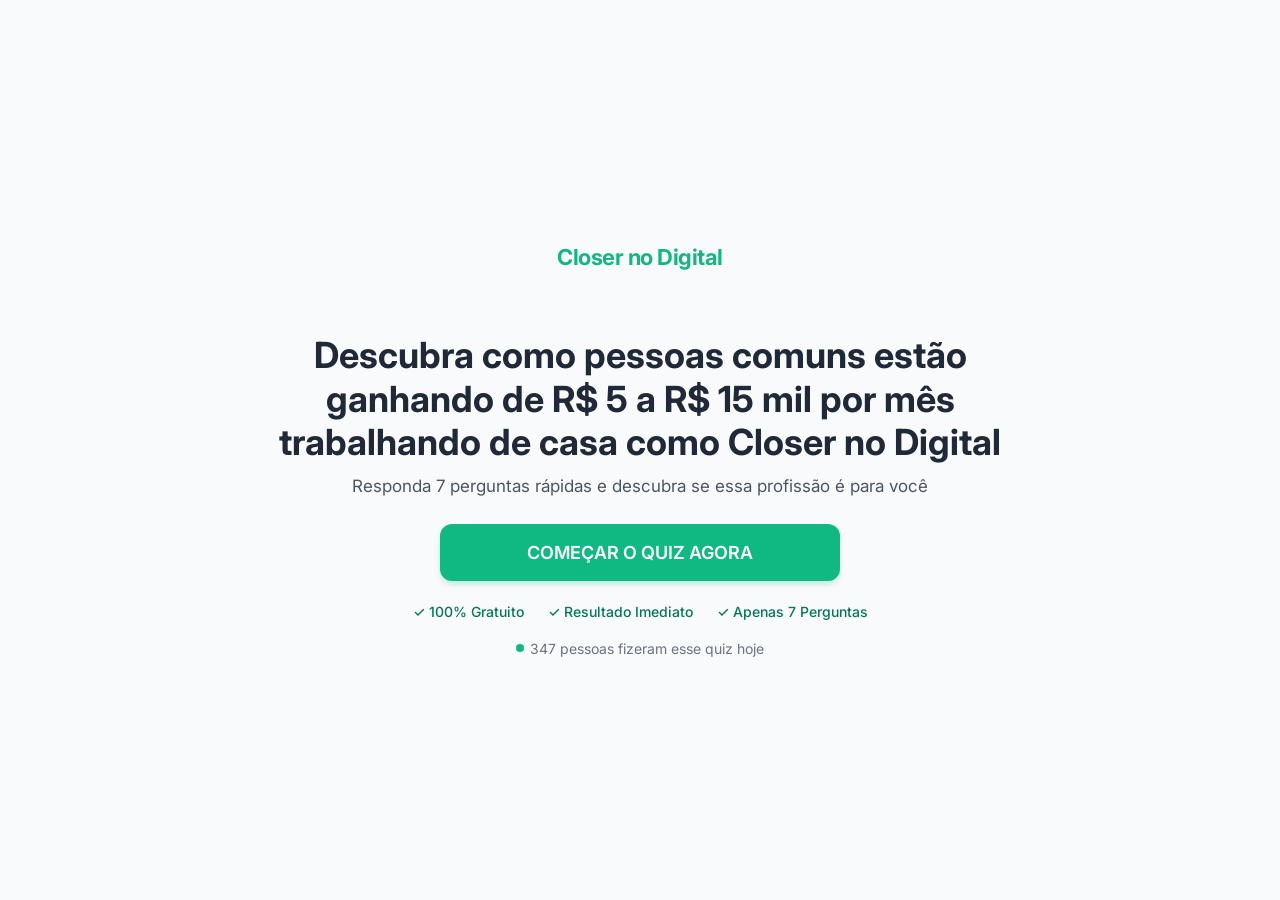
==== commit e9458c6e: "fix: remove fundo preto do container da VSL Co-Authored-By: Claude Opus 4.6 <noreply@anthropic.com>" ====
--- a/index.html
+++ b/index.html
@@ -11,7 +11,13 @@
   <meta name="format-detection" content="telephone=no">
   <meta name="mobile-web-app-capable" content="yes">
   <link rel="preconnect" href="https://fonts.gstatic.com" crossorigin>
+  <link rel="dns-prefetch" href="https://www.googletagmanager.com">
+  <link rel="dns-prefetch" href="https://scripts.converteai.net">
+  <link rel="dns-prefetch" href="https://chk.eduzz.com">
   <title>Quiz - Closer no Digital | Descubra seu perfil</title>
+  <!-- Google Tag Manager (delayed for mobile perf) -->
+  <script>window.addEventListener('load',function(){setTimeout(function(){(function(w,d,s,l,i){w[l]=w[l]||[];w[l].push({'gtm.start':new Date().getTime(),event:'gtm.js'});var f=d.getElementsByTagName(s)[0],j=d.createElement(s),dl=l!='dataLayer'?'&l='+l:'';j.async=true;j.src='https://www.googletagmanager.com/gtm.js?id='+i+dl;f.parentNode.insertBefore(j,f)})(window,document,'script','dataLayer','GTM-KDKH9M44')},1500)});</script>
+  <!-- End Google Tag Manager -->
   <style>
     *,*::before,*::after{margin:0;padding:0;box-sizing:border-box}
     *{-webkit-tap-highlight-color:transparent}
@@ -42,12 +48,16 @@
   </style>
 </head>
 <body>
+  <!-- Google Tag Manager (noscript) -->
+  <noscript><iframe src="https://www.googletagmanager.com/ns.html?id=GTM-KDKH9M44"
+  height="0" width="0" style="display:none;visibility:hidden"></iframe></noscript>
+  <!-- End Google Tag Manager (noscript) -->
 
   <main>
     <!-- ===== HERO ===== -->
     <section class="section active" id="hero" aria-label="Início do quiz">
       <div class="hero-logo" aria-hidden="true">Closer no Digital</div>
-      <h1 class="hero-headline">Descubra em 60 segundos se você tem o perfil para ganhar de R$ 5 a R$ 15 mil por mês trabalhando de casa como Closer Digital</h1>
+      <h1 class="hero-headline">Descubra como pessoas comuns estão ganhando de R$ 5 a R$ 15 mil por mês trabalhando de casa como Closer no Digital</h1>
       <p class="hero-subheadline">Responda 7 perguntas rápidas e descubra se essa profissão é para você</p>
       <button class="btn-start" id="btnStart" type="button">COMEÇAR O QUIZ AGORA</button>
       <div class="trust-badges" aria-label="Informações do quiz">
@@ -111,7 +121,7 @@
       <div class="vsl-container" id="vslContainer">
         <vturb-smartplayer id="vid-69661328da723d6f868bab31" style="display:block;margin:0 auto;width:100%;"></vturb-smartplayer>
       </div>
-      <a href="#checkout" class="btn-cta hidden" id="btnCta" role="button" rel="noopener">GARANTIR MINHA VAGA POR R$ 47</a>
+      <a href="https://chk.eduzz.com/3fcgzzbz" class="btn-cta hidden" id="btnCta" role="button" rel="noopener" target="_blank">GARANTIR MINHA VAGA POR R$ 47</a>
       <p class="urgency-text hidden" id="urgencyText" aria-hidden="true"></p>
       <p class="guarantee-text hidden" id="guaranteeText">Garantia de 7 dias ou seu dinheiro de volta</p>
     </section>
@@ -171,32 +181,32 @@
     .loading-pct{font-size:14px;font-weight:700;color:#10B981;margin-top:8px;transition:opacity .25s ease}
 
     /* ===== RESULT ===== */
-    #result{background:#F9FAFB;min-height:100vh;min-height:100dvh;flex-direction:column;align-items:center;padding:32px 16px;padding-top:max(32px,env(safe-area-inset-top,32px));padding-bottom:max(28px,env(safe-area-inset-bottom,28px));overflow-y:auto;-webkit-overflow-scrolling:touch;overscroll-behavior:contain;position:relative}
-    .result-logo{margin-bottom:24px;font-size:18px;font-weight:700;color:#10B981;letter-spacing:-.5px;z-index:1}
-    .result-badge{width:64px;height:64px;border-radius:50%;display:flex;align-items:center;justify-content:center;font-size:30px;margin-bottom:16px;border:3px solid;animation:bp .5s cubic-bezier(.175,.885,.32,1.275) forwards;will-change:transform;z-index:1}
+    #result{background:#F9FAFB;height:100vh;height:100dvh;flex-direction:column;align-items:center;padding:12px 12px;padding-top:max(12px,env(safe-area-inset-top,12px));padding-bottom:max(8px,env(safe-area-inset-bottom,8px));overflow:hidden;position:relative;justify-content:center}
+    .result-logo{margin-bottom:8px;font-size:16px;font-weight:700;color:#10B981;letter-spacing:-.5px;z-index:1}
+    .result-badge{width:48px;height:48px;border-radius:50%;display:flex;align-items:center;justify-content:center;font-size:22px;margin-bottom:8px;border:3px solid;animation:bp .5s cubic-bezier(.175,.885,.32,1.275) forwards;will-change:transform;z-index:1}
     .result-badge.qualified{background:#ECFDF5;color:#047857;border-color:#10B981}
     .result-badge.partial{background:#FFF7ED;color:#B45309;border-color:#F59E0B}
     .result-badge.disqualified{background:#FEF2F2;color:#DC2626;border-color:#EF4444}
-    .result-headline{font-size:clamp(20px,5vw,32px);font-weight:700;text-align:center;margin-bottom:8px;max-width:600px;line-height:1.2;animation:fs .6s ease .15s both;padding:0 4px;z-index:1}
+    .result-headline{font-size:clamp(16px,4.2vw,28px);font-weight:700;text-align:center;margin-bottom:4px;max-width:600px;line-height:1.2;animation:fs .6s ease .15s both;padding:0 4px;z-index:1}
     .result-headline.qualified{color:#047857}.result-headline.partial{color:#B45309}.result-headline.disqualified{color:#DC2626}
-    .result-subheadline{font-size:clamp(13px,3.2vw,16px);color:#4B5563;text-align:center;margin-bottom:16px;max-width:500px;line-height:1.5;animation:fs .6s ease .3s both;padding:0 4px;z-index:1}
+    .result-subheadline{font-size:clamp(15px,3.8vw,20px);color:#1F2937;text-align:center;margin-bottom:8px;max-width:500px;line-height:1.4;animation:fs .6s ease .3s both;padding:0 4px;z-index:1;font-weight:700}
 
     /* Result Stats Pills */
-    .result-stats{display:flex;gap:8px;flex-wrap:wrap;justify-content:center;margin-bottom:20px;animation:fs .6s ease .35s both;z-index:1}
-    .stat-pill{background:#FFF;border:1px solid #E5E7EB;border-radius:20px;padding:6px 14px;font-size:12px;font-weight:600;color:#1F2937;display:flex;align-items:center;gap:4px}
-    .stat-pill .stat-icon{font-size:14px}
-
-    .vsl-container{max-width:800px;width:100%;margin-bottom:20px;border-radius:12px;overflow:hidden;box-shadow:0 8px 16px -4px rgba(0,0,0,.1);background:#000;display:block;animation:fs .6s ease .4s both;z-index:1}
-    .vsl-container vturb-smartplayer{display:block;width:100%}
-    .btn-cta.hidden,.urgency-text.hidden,.guarantee-text.hidden{opacity:0;pointer-events:none;transform:translate3d(0,12px,0);animation:none}
+    .result-stats{display:flex;gap:6px;flex-wrap:wrap;justify-content:center;margin-bottom:8px;animation:fs .6s ease .35s both;z-index:1}
+    .stat-pill{background:#FFF;border:1px solid #E5E7EB;border-radius:20px;padding:4px 10px;font-size:11px;font-weight:600;color:#1F2937;display:flex;align-items:center;gap:3px}
+    .stat-pill .stat-icon{font-size:12px}
+
+    .vsl-container{max-width:800px;width:100%;flex:1;min-height:0;border-radius:10px;overflow:hidden;box-shadow:none;background:transparent;display:flex;align-items:center;justify-content:center;animation:fs .6s ease .4s both;z-index:1;margin-bottom:8px}
+    .vsl-container vturb-smartplayer{display:block;width:100%;height:100%}
+    .btn-cta.hidden,.urgency-text.hidden,.guarantee-text.hidden{opacity:0;height:0;margin:0;padding:0;min-height:0;overflow:hidden;pointer-events:none;animation:none}
     .btn-cta.reveal,.urgency-text.reveal,.guarantee-text.reveal{animation:ctaReveal .6s ease forwards}
-    @keyframes ctaReveal{from{opacity:0;transform:translate3d(0,16px,0)}to{opacity:1;transform:translate3d(0,0,0)}}
-    .btn-cta{background:#10B981;color:#FFF;font-size:16px;font-weight:700;padding:16px 28px;border-radius:12px;border:none;cursor:pointer;box-shadow:0 4px 12px -2px rgba(16,185,129,.35);max-width:400px;width:100%;text-align:center;font-family:inherit;text-decoration:none;min-height:52px;display:flex;align-items:center;justify-content:center;touch-action:manipulation;-webkit-user-select:none;user-select:none;z-index:1}
+    @keyframes ctaReveal{from{opacity:0;transform:translate3d(0,10px,0)}to{opacity:1;transform:translate3d(0,0,0)}}
+    .btn-cta{background:#10B981;color:#FFF;font-size:15px;font-weight:700;padding:14px 24px;border-radius:12px;border:none;cursor:pointer;box-shadow:0 4px 12px -2px rgba(16,185,129,.35);max-width:400px;width:100%;text-align:center;font-family:inherit;text-decoration:none;min-height:48px;display:flex;align-items:center;justify-content:center;touch-action:manipulation;-webkit-user-select:none;user-select:none;z-index:1;flex-shrink:0}
     .btn-cta.reveal{animation:ctaReveal .6s ease forwards,ctaPulse 2s ease-in-out .8s infinite}
     .btn-cta:active{background:#059669;transform:scale(.97);animation:none}
     @keyframes ctaPulse{0%,100%{transform:scale(1);box-shadow:0 4px 12px -2px rgba(16,185,129,.35)}50%{transform:scale(1.03);box-shadow:0 6px 24px -2px rgba(16,185,129,.5)}}
-    .urgency-text{font-size:13px;color:#DC2626;font-weight:600;text-align:center;margin-top:10px;animation:fs .6s ease .65s both;z-index:1;display:flex;align-items:center;gap:4px;justify-content:center}
-    .guarantee-text{font-size:12px;color:#4B5563;text-align:center;margin-top:8px;animation:fs .6s ease .7s both;z-index:1}
+    .urgency-text{font-size:11px;color:#DC2626;font-weight:600;text-align:center;margin-top:6px;z-index:1;display:flex;align-items:center;gap:4px;justify-content:center;flex-shrink:0}
+    .guarantee-text{font-size:11px;color:#4B5563;text-align:center;margin-top:4px;z-index:1;flex-shrink:0}
 
     /* ===== CONFETTI ===== */
     .confetti-container{position:absolute;inset:0;overflow:hidden;pointer-events:none;z-index:0}
@@ -211,12 +221,12 @@
     @media(prefers-reduced-motion:reduce){*,*::before,*::after{animation-duration:.01ms!important;transition-duration:.01ms!important}}
 
     /* ===== RESPONSIVE ===== */
-    @media(min-width:481px){.question-title{margin-bottom:28px}.option-card{padding:16px 20px;margin-bottom:12px}.option-text{font-size:16px}.option-icon{width:52px;height:52px;font-size:24px}#quiz{padding-top:calc(12px + env(safe-area-inset-top,0))}.gauge-wrapper{width:100px;height:100px;margin:8px auto 12px}.gauge-pct{font-size:26px}.gauge-sub{font-size:10px}.step-dot{width:40px}.result-badge{width:76px;height:76px;font-size:36px}.btn-cta{font-size:19px;padding:18px 44px}.vsl-container{border-radius:16px;margin-bottom:32px}.stat-pill{font-size:13px;padding:8px 16px}}
-    @media(min-width:769px){.question-section{justify-content:center}#result{padding:48px 32px}}
-    @media(max-width:360px){.hero-headline{font-size:20px}.hero-subheadline{font-size:13px}.question-title{font-size:17px}.option-text{font-size:13px}.option-icon{width:36px;height:36px;font-size:18px;margin-left:8px}.option-card{padding:10px 12px;margin-bottom:6px}.btn-start{padding:14px 24px;font-size:15px}.btn-cta{font-size:15px;padding:14px 24px}.result-headline{font-size:19px}.result-subheadline{font-size:12px}.trust-badges{font-size:11px}.gauge-wrapper{width:76px;height:76px}.gauge-pct{font-size:18px}.gauge-sub{font-size:8px}.step-dot{width:26px;height:5px}.float-pt{font-size:15px}.toast{font-size:13px;padding:10px 16px}.stat-pill{font-size:11px;padding:5px 10px}}
-    @media(max-width:320px){.hero-headline{font-size:18px}.hero-subheadline{font-size:12px;margin-bottom:20px}.question-title{font-size:16px}.option-text{font-size:12px}.option-icon{width:32px;height:32px;font-size:16px}.hero-logo,.loading-logo,.result-logo{font-size:16px}.gauge-wrapper{width:68px;height:68px}.gauge-pct{font-size:16px}}
-    @media(min-height:812px) and (max-width:480px){#hero{padding-top:max(40px,env(safe-area-inset-top,40px))}.hero-logo{margin-bottom:40px}.hero-subheadline{margin-bottom:32px}}
-    @media(max-height:600px) and (max-width:480px){.hero-logo{margin-bottom:16px;font-size:16px}.hero-headline{font-size:20px;margin-bottom:8px}.hero-subheadline{font-size:13px;margin-bottom:20px}.trust-badges{margin-top:12px}.social-proof{margin-top:10px}.gauge-wrapper{width:64px;height:64px;margin:2px auto 4px}.gauge-pct{font-size:15px}.gauge-sub{font-size:7px}.question-title{margin-bottom:10px}.option-card{padding:10px 12px;margin-bottom:5px;min-height:44px}.option-icon{width:34px;height:34px;font-size:17px}.loading-logo{margin-bottom:28px}.result-badge{width:56px;height:56px;font-size:26px;margin-bottom:12px}.vsl-container{margin-bottom:14px}.result-subheadline{margin-bottom:12px}.result-stats{margin-bottom:14px}.steps-bar{padding:8px 12px 2px}.step-dot{width:24px;height:4px}}
+    @media(min-width:481px){.question-title{margin-bottom:28px}.option-card{padding:16px 20px;margin-bottom:12px}.option-text{font-size:16px}.option-icon{width:52px;height:52px;font-size:24px}#quiz{padding-top:calc(12px + env(safe-area-inset-top,0))}.gauge-wrapper{width:100px;height:100px;margin:8px auto 12px}.gauge-pct{font-size:26px}.gauge-sub{font-size:10px}.step-dot{width:40px}.result-badge{width:56px;height:56px;font-size:28px}.result-headline{font-size:clamp(18px,4.5vw,30px)}.result-subheadline{font-size:clamp(13px,3vw,16px)}.btn-cta{font-size:17px;padding:16px 40px}.vsl-container{border-radius:14px}.stat-pill{font-size:12px;padding:5px 12px}}
+    @media(min-width:769px){.question-section{justify-content:center}#result{padding:20px 32px}}
+    @media(max-width:360px){.hero-headline{font-size:20px}.hero-subheadline{font-size:13px}.question-title{font-size:17px}.option-text{font-size:13px}.option-icon{width:36px;height:36px;font-size:18px;margin-left:8px}.option-card{padding:10px 12px;margin-bottom:6px}.btn-start{padding:14px 24px;font-size:15px}.btn-cta{font-size:14px;padding:12px 20px;min-height:44px}.result-logo{font-size:14px;margin-bottom:4px}.result-badge{width:40px;height:40px;font-size:18px;margin-bottom:6px}.result-headline{font-size:15px}.result-subheadline{font-size:11px;margin-bottom:6px}.result-stats{margin-bottom:6px}.trust-badges{font-size:11px}.gauge-wrapper{width:76px;height:76px}.gauge-pct{font-size:18px}.gauge-sub{font-size:8px}.step-dot{width:26px;height:5px}.float-pt{font-size:15px}.toast{font-size:13px;padding:10px 16px}.stat-pill{font-size:10px;padding:3px 8px}}
+    @media(max-width:320px){.hero-headline{font-size:18px}.hero-subheadline{font-size:12px;margin-bottom:20px}.question-title{font-size:16px}.option-text{font-size:12px}.option-icon{width:32px;height:32px;font-size:16px}.hero-logo,.loading-logo,.result-logo{font-size:14px}.gauge-wrapper{width:68px;height:68px}.gauge-pct{font-size:16px}.result-badge{width:36px;height:36px;font-size:16px;margin-bottom:4px}.result-headline{font-size:14px}.result-subheadline{font-size:10px}.btn-cta{font-size:13px;padding:10px 16px;min-height:40px}}
+    @media(min-height:812px) and (max-width:480px){#hero{padding-top:max(40px,env(safe-area-inset-top,40px))}.hero-logo{margin-bottom:40px}.hero-subheadline{margin-bottom:32px}#result{padding:16px 12px}.result-logo{margin-bottom:10px}.result-badge{width:52px;height:52px;font-size:24px;margin-bottom:10px}.result-headline{font-size:clamp(17px,4.5vw,24px);margin-bottom:6px}.result-subheadline{margin-bottom:10px}.result-stats{margin-bottom:10px}.vsl-container{margin-bottom:10px}}
+    @media(max-height:600px) and (max-width:480px){.hero-logo{margin-bottom:16px;font-size:16px}.hero-headline{font-size:20px;margin-bottom:8px}.hero-subheadline{font-size:13px;margin-bottom:20px}.trust-badges{margin-top:12px}.social-proof{margin-top:10px}.gauge-wrapper{width:64px;height:64px;margin:2px auto 4px}.gauge-pct{font-size:15px}.gauge-sub{font-size:7px}.question-title{margin-bottom:10px}.option-card{padding:10px 12px;margin-bottom:5px;min-height:44px}.option-icon{width:34px;height:34px;font-size:17px}.loading-logo{margin-bottom:28px}#result{padding:8px 10px}.result-logo{font-size:13px;margin-bottom:3px}.result-badge{width:32px;height:32px;font-size:14px;margin-bottom:4px;border-width:2px}.result-headline{font-size:14px;margin-bottom:3px}.result-subheadline{font-size:10px;margin-bottom:4px}.result-stats{margin-bottom:4px;gap:4px}.stat-pill{font-size:9px;padding:2px 6px}.vsl-container{margin-bottom:4px;border-radius:8px}.btn-cta{font-size:13px;padding:10px 16px;min-height:38px}.urgency-text{font-size:9px;margin-top:3px}.guarantee-text{font-size:9px;margin-top:2px}.steps-bar{padding:8px 12px 2px}.step-dot{width:24px;height:4px}}
   </style>
 
   <script>
@@ -411,9 +421,9 @@
       var pctScore=Math.round((tp/maxPts)*100);
 
       var d={
-        qualified:{ic:'✓',h:'PARABÉNS! Você tem o perfil IDEAL para ser Closer Digital',s:'Seu perfil está entre os top 5% dos candidatos. Assista o vídeo abaixo e descubra como começar AGORA'},
-        partial:{ic:'⚠',h:'Você TEM potencial para ser Closer Digital!',s:'Com o treinamento certo, você pode desenvolver as habilidades que faltam. Assista o vídeo abaixo'},
-        disqualified:{ic:'✕',h:'Essa profissão pode NÃO ser para você no momento',s:'Antes de desistir, assista esse vídeo. Talvez eu esteja errado.'}
+        qualified:{ic:'✓',h:'PARABÉNS! Você tem o perfil IDEAL para ser Closer no Digital',s:'Assista o vídeo abaixo e descubra como começar <span style="color:#10B981;font-size:1.15em;text-transform:uppercase">AGORA</span>'},
+        partial:{ic:'⚠',h:'Você TEM potencial para ser Closer no Digital!',s:'Assista o vídeo abaixo e descubra como começar <span style="color:#10B981;font-size:1.15em;text-transform:uppercase">AGORA</span>'},
+        disqualified:{ic:'✕',h:'Essa profissão pode NÃO ser para você no momento',s:'Assista o vídeo abaixo e descubra como começar <span style="color:#10B981;font-size:1.15em;text-transform:uppercase">AGORA</span>'}
       };
 
       var r=d[pf];
@@ -421,7 +431,7 @@
       g('resultBadge').textContent=r.ic;
       g('resultHeadline').className='result-headline '+pf;
       g('resultHeadline').textContent=r.h;
-      g('resultSubheadline').textContent=r.s;
+      g('resultSubheadline').innerHTML=r.s;
 
       // Stats pills
       var statsHTML='<div class="stat-pill"><span class="stat-icon">📊</span> Compatibilidade: '+pctScore+'%</div>';
@@ -433,13 +443,12 @@
       var vagas=Math.floor(Math.random()*6)+3;
       g('urgencyText').innerHTML='🔴 Restam apenas <strong>'+vagas+' vagas</strong> com esse valor';
 
-      // Load Vturb player script
-      var vs=document.createElement('script');
-      vs.src='https://scripts.converteai.net/0b616c7b-0c7a-4208-96b8-c19a003dfbbf/players/69661328da723d6f868bab31/v4/player.js';
-      vs.async=true;
-      document.head.appendChild(vs);
-
       tt('result').then(function(){
+        // Load Vturb player script after section is visible
+        var vs=document.createElement('script');
+        vs.src='https://scripts.converteai.net/0b616c7b-0c7a-4208-96b8-c19a003dfbbf/players/69661328da723d6f868bab31/v4/player.js';
+        vs.async=true;
+        document.head.appendChild(vs);
         if(pf==='qualified')launchConfetti();
         // Reveal CTA after 3 minutes
         setTimeout(function(){
